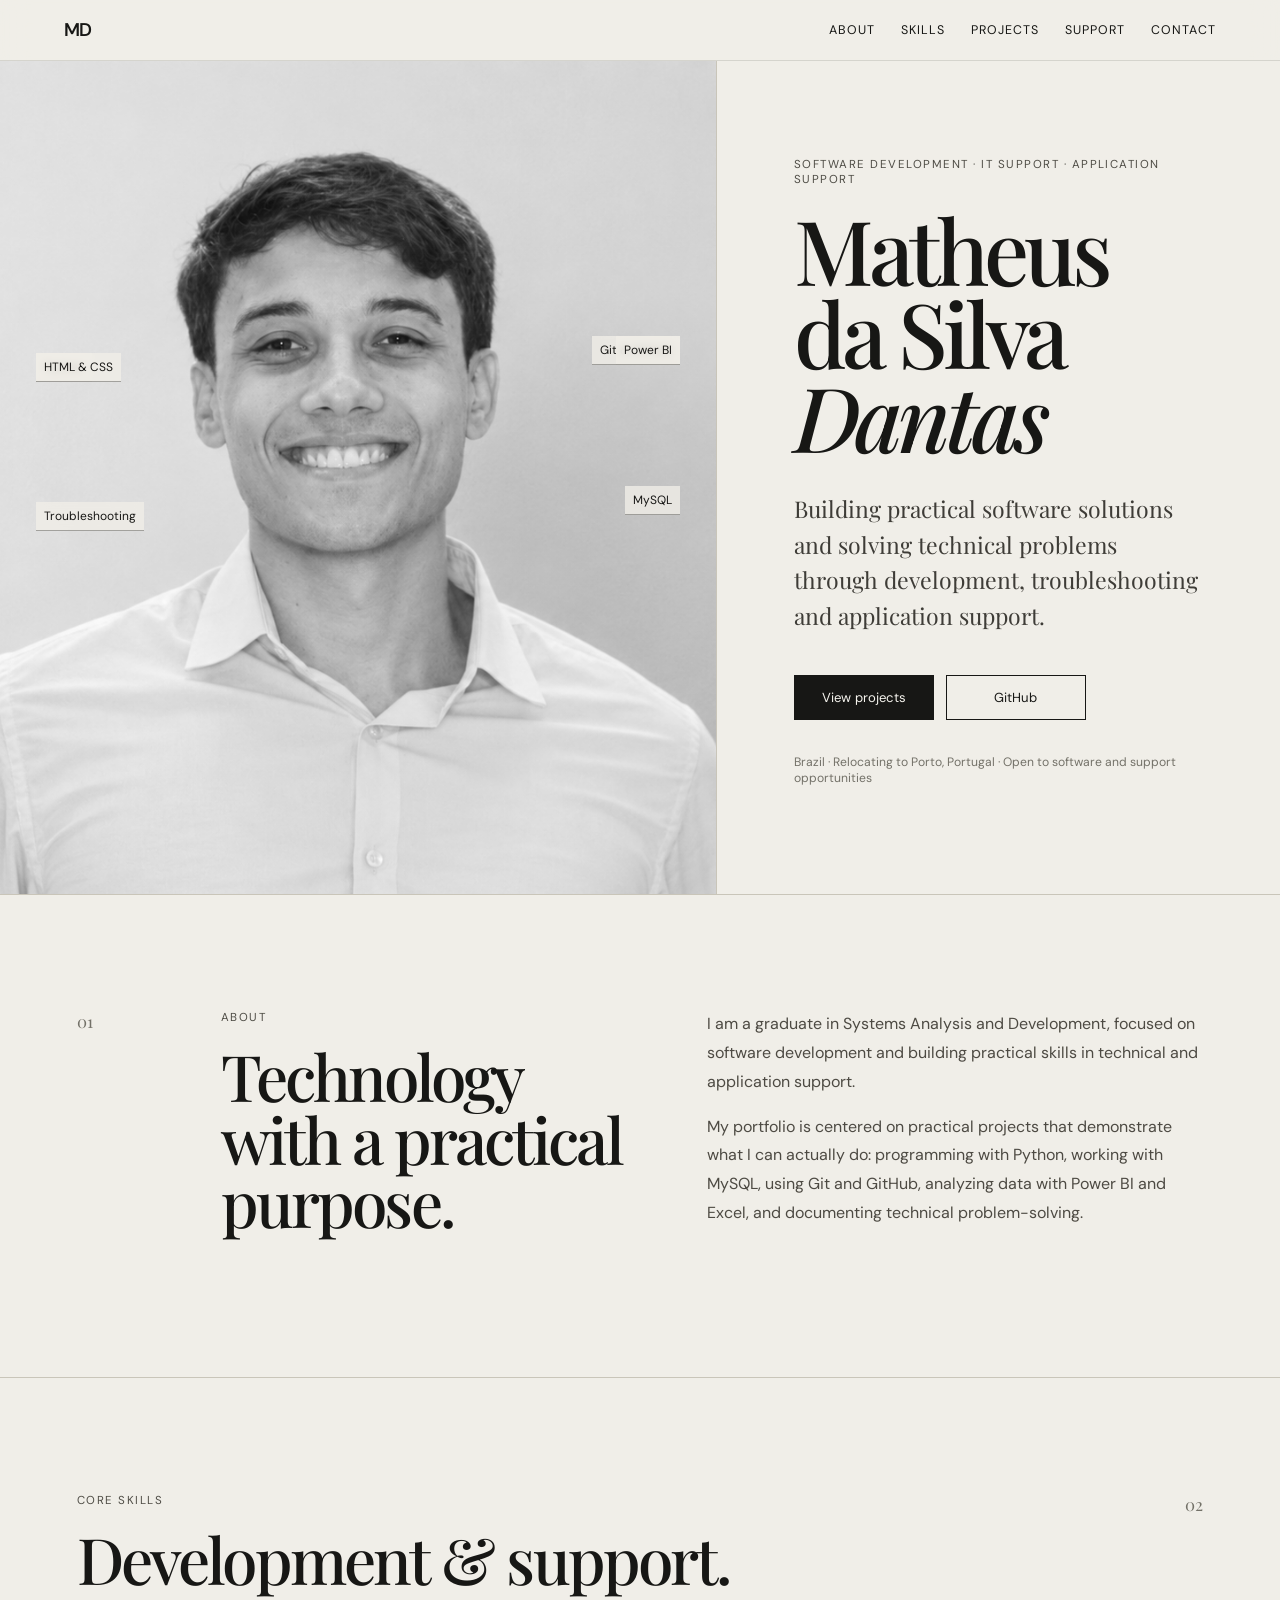
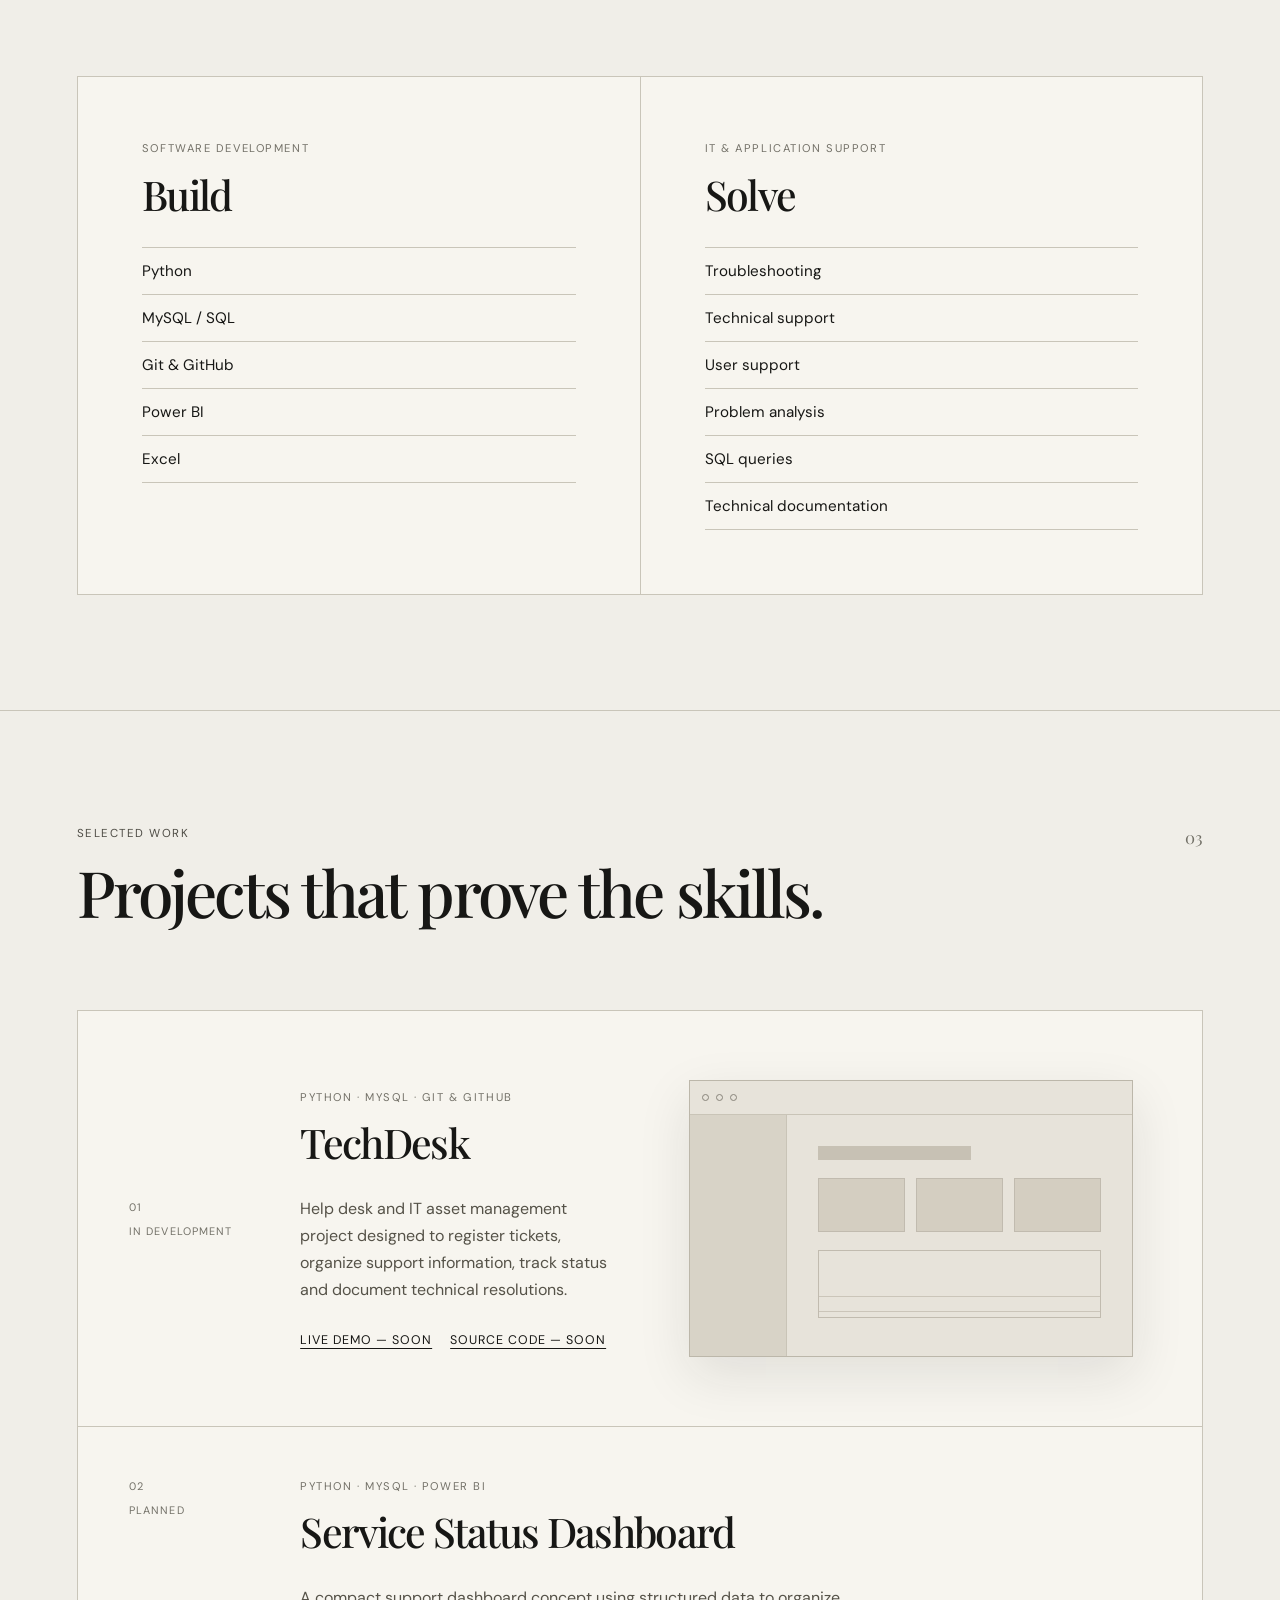
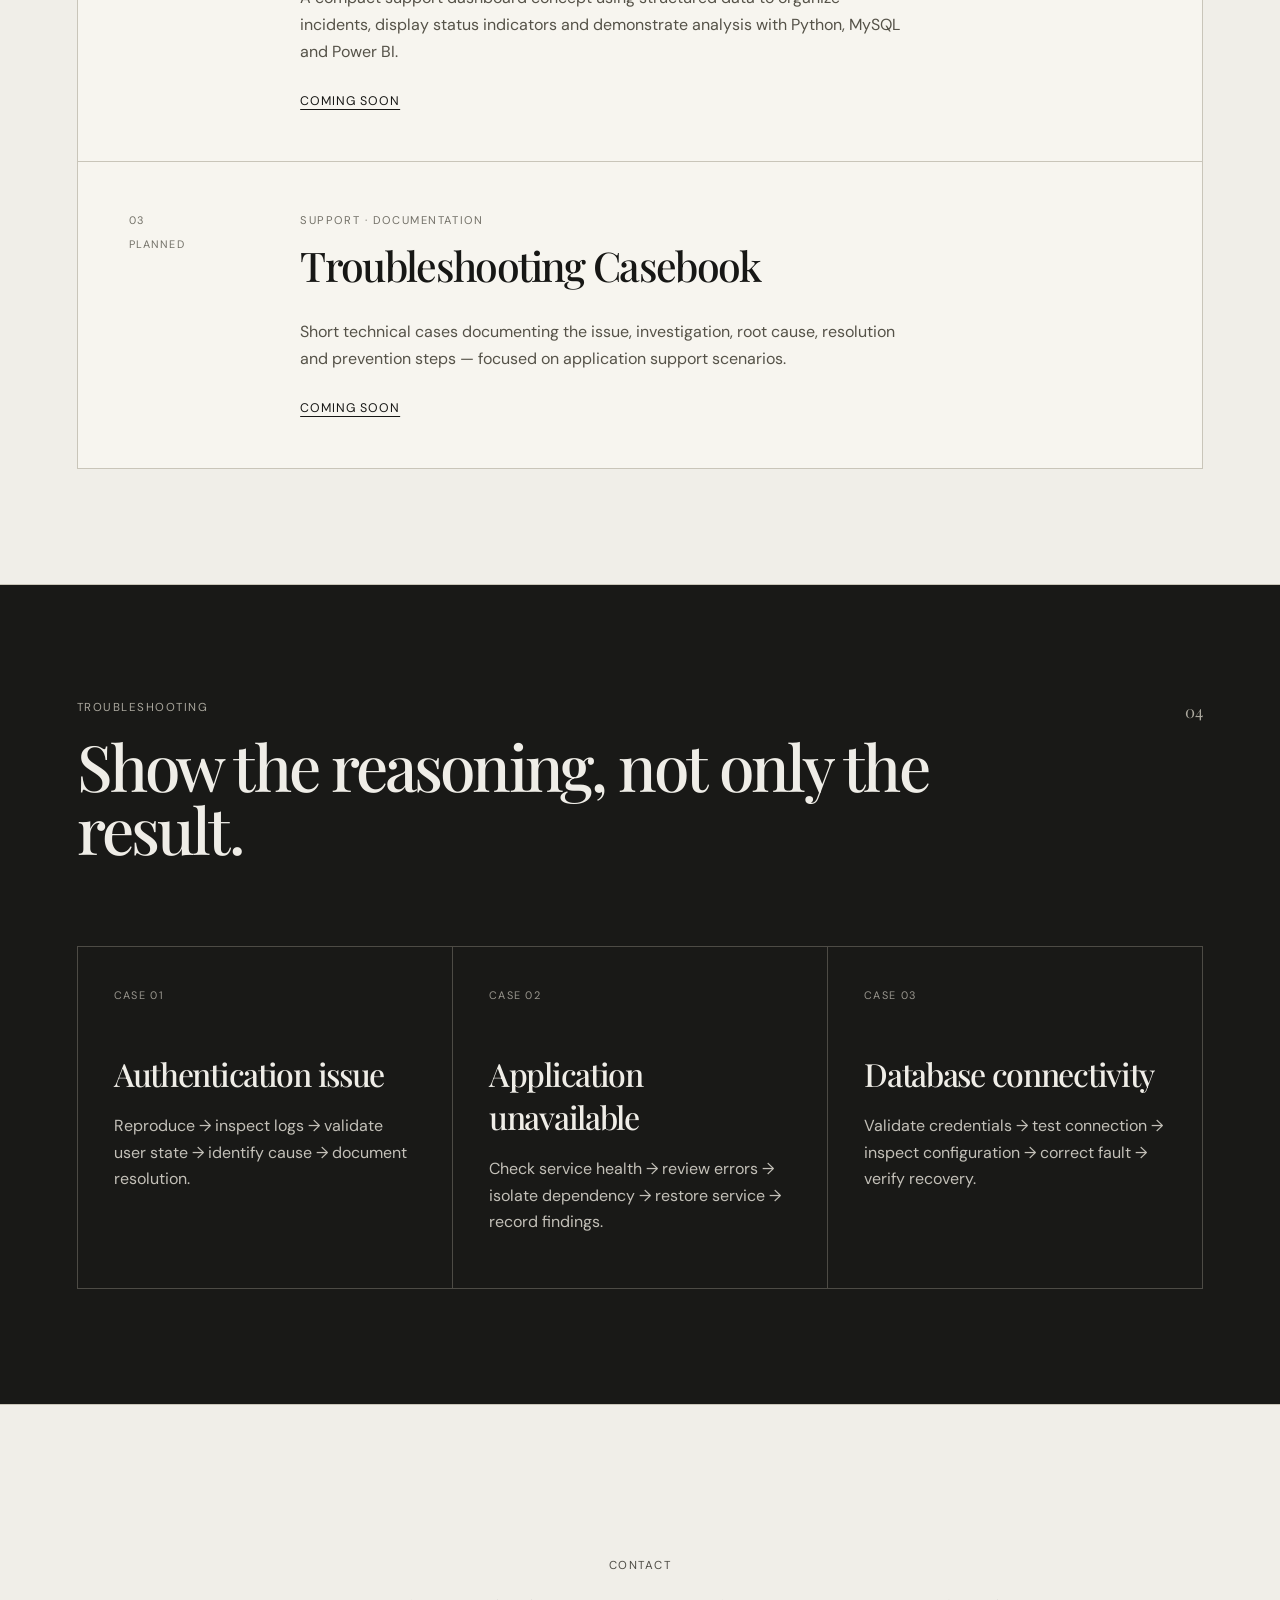
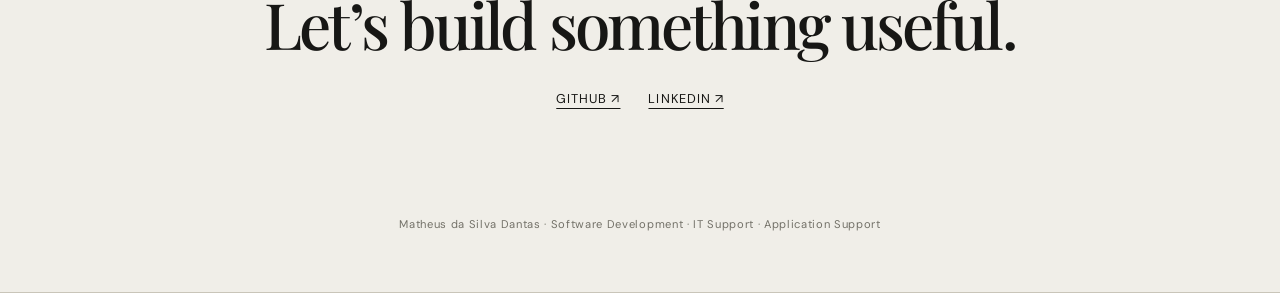
==== index.html @ ec2889f5 "Revise hero section photo tags Updated photo tags in the hero section to include HTML, CSS, and Powe" ====
<!doctype html>
<html lang="en">
<head>
  <meta charset="utf-8" />
  <meta name="viewport" content="width=device-width, initial-scale=1" />
  <meta name="description" content="Matheus da Silva Dantas — Software Development, IT Support and Application Support portfolio." />
  <title>Matheus Dantas — Portfolio</title>
  <link rel="preconnect" href="https://fonts.googleapis.com">
  <link rel="preconnect" href="https://fonts.gstatic.com" crossorigin>
  <link href="https://fonts.googleapis.com/css2?family=DM+Sans:wght@400;500;600&family=Playfair+Display:ital,wght@0,500;1,500&display=swap" rel="stylesheet">
  <link rel="stylesheet" href="styles.css" />
</head>
<body>
  <header class="site-header">
    <a class="brand" href="#top">MD</a>
    <nav aria-label="Main navigation">
      <a href="#about">About</a>
      <a href="#skills">Skills</a>
      <a href="#projects">Projects</a>
      <a href="#support">Support</a>
      <a href="#contact">Contact</a>
    </nav>
  </header>

  <main id="top">
    <section class="hero">
      <div class="hero-photo">
        <img src="assets/matheus-cover.png" alt="Matheus Dantas" />
       <div class="photo-tag tag-left">Python</div>
<div class="photo-tag tag-right">Git & GitHub</div>

<div class="photo-tag tag-left middle">HTML & CSS</div>
<div class="photo-tag tag-right middle">Power BI</div>

<div class="photo-tag tag-left lower">Troubleshooting</div>
<div class="photo-tag tag-right lower">MySQL</div>
      </div>

      <div class="hero-copy">
        <p class="eyebrow">SOFTWARE DEVELOPMENT · IT SUPPORT · APPLICATION SUPPORT</p>
        <h1>Matheus da Silva <em>Dantas</em></h1>
        <p class="intro">
          Building practical software solutions and solving technical problems through
development, troubleshooting and application support.
        </p>
        <div class="hero-actions">
          <a class="button primary" href="#projects">View projects</a>
          <a class="button" href="https://github.com/matheusdsdantas" target="_blank" rel="noreferrer">GitHub</a>
        </div>
        <p class="availability">Brazil · Relocating to Porto, Portugal · Open to software and support opportunities</p>
      </div>
    </section>

    <section class="section editorial-grid" id="about">
      <div class="section-number">01</div>
      <div>
        <p class="eyebrow">ABOUT</p>
        <h2>Technology with a practical purpose.</h2>
      </div>
      <div class="body-copy">
        <p>
          I am a graduate in Systems Analysis and Development, focused on software development
          and building practical skills in technical and application support.
        </p>
        <p>
          My portfolio is centered on practical projects that demonstrate what I can actually do:
          programming with Python, working with MySQL, using Git and GitHub, analyzing data
          with Power BI and Excel, and documenting technical problem-solving.
        </p>
      </div>
    </section>

    <section class="section" id="skills">
      <div class="section-heading">
        <div>
          <p class="eyebrow">CORE SKILLS</p>
          <h2>Development & support.</h2>
        </div>
        <span class="section-number">02</span>
      </div>

      <div class="skill-columns">
        <article class="skill-card">
          <p class="card-kicker">SOFTWARE DEVELOPMENT</p>
          <h3>Build</h3>
          <ul>
            <li>Python</li>
            <li>MySQL / SQL</li>
            <li>Git & GitHub</li>
            <li>Power BI</li>
            <li>Excel</li>
          </ul>
        </article>

        <article class="skill-card">
          <p class="card-kicker">IT & APPLICATION SUPPORT</p>
          <h3>Solve</h3>
          <ul>
            <li>Troubleshooting</li>
            <li>Technical support</li>
            <li>User support</li>
            <li>Problem analysis</li>
            <li>SQL queries</li>
            <li>Technical documentation</li>
          </ul>
        </article>
      </div>
    </section>

    <section class="section" id="projects">
      <div class="section-heading">
        <div>
          <p class="eyebrow">SELECTED WORK</p>
          <h2>Projects that prove the skills.</h2>
        </div>
        <span class="section-number">03</span>
      </div>

      <div class="projects">
        <article class="project project-featured">
          <div class="project-meta">
            <span>01</span>
            <span>IN DEVELOPMENT</span>
          </div>
          <div class="project-copy">
            <p class="card-kicker">PYTHON · MYSQL · GIT & GITHUB</p>
            <h3>TechDesk</h3>
            <p>
              Help desk and IT asset management project designed to register tickets,
              organize support information, track status and document technical resolutions.
            </p>
            <div class="project-links">
              <a href="#" aria-disabled="true">Live demo — soon</a>
              <a href="#" aria-disabled="true">Source code — soon</a>
            </div>
          </div>
          <div class="project-visual mock-ui">
            <div class="mock-window">
              <div class="mock-top"><i></i><i></i><i></i></div>
              <div class="mock-body">
                <div class="mock-sidebar"></div>
                <div class="mock-content">
                  <div class="mock-line wide"></div>
                  <div class="mock-cards">
                    <span></span><span></span><span></span>
                  </div>
                  <div class="mock-table"></div>
                </div>
              </div>
            </div>
          </div>
        </article>

        <article class="project">
          <div class="project-meta">
            <span>02</span>
            <span>PLANNED</span>
          </div>
          <div class="project-copy">
            <p class="card-kicker">PYTHON · MYSQL · POWER BI</p>
            <h3>Service Status Dashboard</h3>
            <p>
              A compact support dashboard concept using structured data to organize incidents,
              display status indicators and demonstrate analysis with Python, MySQL and Power BI.
            </p>
            <div class="project-links">
              <a href="#" aria-disabled="true">Coming soon</a>
            </div>
          </div>
        </article>

        <article class="project">
          <div class="project-meta">
            <span>03</span>
            <span>PLANNED</span>
          </div>
          <div class="project-copy">
            <p class="card-kicker">SUPPORT · DOCUMENTATION</p>
            <h3>Troubleshooting Casebook</h3>
            <p>
              Short technical cases documenting the issue, investigation, root cause,
              resolution and prevention steps — focused on application support scenarios.
            </p>
            <div class="project-links">
              <a href="#" aria-disabled="true">Coming soon</a>
            </div>
          </div>
        </article>
      </div>
    </section>

    <section class="section support-section" id="support">
      <div class="section-heading">
        <div>
          <p class="eyebrow">TROUBLESHOOTING</p>
          <h2>Show the reasoning, not only the result.</h2>
        </div>
        <span class="section-number">04</span>
      </div>

      <div class="case-grid">
        <article>
          <span>CASE 01</span>
          <h3>Authentication issue</h3>
          <p>Reproduce → inspect logs → validate user state → identify cause → document resolution.</p>
        </article>
        <article>
          <span>CASE 02</span>
          <h3>Application unavailable</h3>
          <p>Check service health → review errors → isolate dependency → restore service → record findings.</p>
        </article>
        <article>
          <span>CASE 03</span>
          <h3>Database connectivity</h3>
          <p>Validate credentials → test connection → inspect configuration → correct fault → verify recovery.</p>
        </article>
      </div>
    </section>

    <section class="section contact" id="contact">
      <p class="eyebrow">CONTACT</p>
      <h2>Let’s build something useful.</h2>
      <div class="contact-links">
        <a href="https://github.com/matheusdsdantas" target="_blank" rel="noreferrer">GitHub ↗</a>
        <a href="https://www.linkedin.com/in/matheus-ds-dantas/" target="_blank" rel="noreferrer">LinkedIn ↗</a>
      </div>
      <p class="footer-note">Matheus da Silva Dantas · Software Development · IT Support · Application Support</p>
    </section>
  </main>

  <script src="script.js"></script>
</body>
</html>
---- styles.css ----
:root{
  --bg:#f0eee8;
  --paper:#f7f5ef;
  --ink:#171715;
  --muted:#737168;
  --line:#c9c5b9;
  --accent:#d9d4c7;
  --serif:"Playfair Display", Georgia, serif;
  --sans:"DM Sans", Arial, sans-serif;
}
*{box-sizing:border-box}
html{scroll-behavior:smooth}
body{
  margin:0;
  background:var(--bg);
  color:var(--ink);
  font-family:var(--sans);
  -webkit-font-smoothing:antialiased;
}
a{color:inherit}
.site-header{
  position:sticky; top:0; z-index:50;
  display:flex; align-items:center; justify-content:space-between;
  padding:18px clamp(24px,5vw,80px);
  border-bottom:1px solid rgba(23,23,21,.12);
  background:rgba(240,238,232,.88);
  backdrop-filter:blur(14px);
}
.brand{
  text-decoration:none; font-weight:600; letter-spacing:-.04em; font-size:1.15rem;
}
nav{display:flex; gap:26px}
nav a{
  text-decoration:none; font-size:.78rem; text-transform:uppercase; letter-spacing:.08em;
}
.hero{
  min-height:calc(100vh - 66px);
  display:grid;
  grid-template-columns:minmax(0,1.12fr) minmax(360px,.88fr);
  border-bottom:1px solid var(--line);
}
.hero-photo{
  position:relative; min-height:680px; overflow:hidden; border-right:1px solid var(--line);
  background:#e9e7e2;
}
.hero-photo img{
  width:100%; height:100%; object-fit:cover; object-position:center center;
  filter:grayscale(1) contrast(.96) brightness(1.04);
  display:block;
}
.photo-tag{
  position:absolute; z-index:2; font-size:.75rem; background:rgba(240,238,232,.8);
  padding:6px 8px; border-bottom:1px solid rgba(23,23,21,.35); backdrop-filter:blur(4px);
}
.tag-left{left:5%; top:35%}
.tag-right{right:5%; top:33%}
.tag-left.lower{top:53%}
.tag-right.lower{top:51%}
.hero-copy{
  display:flex; flex-direction:column; justify-content:center;
  padding:clamp(44px,6vw,96px);
}
.eyebrow{
  font-size:.72rem; letter-spacing:.13em; text-transform:uppercase; margin:0 0 20px; color:#4e4c45;
}
h1,h2,h3,p{margin-top:0}
h1{
  font-family:var(--serif); font-weight:500; line-height:.93;
  font-size:clamp(3.8rem,7vw,7.8rem); letter-spacing:-.055em; margin-bottom:34px;
}
h1 em{font-weight:500}
.intro{
  max-width:620px; font-family:var(--serif); font-size:clamp(1.15rem,1.8vw,1.65rem);
  line-height:1.55; color:#3e3c37;
}
.hero-actions{display:flex; gap:12px; margin-top:18px; flex-wrap:wrap}
.button{
  display:inline-flex; align-items:center; justify-content:center;
  min-width:140px; padding:13px 18px; text-decoration:none;
  border:1px solid var(--ink); font-size:.82rem;
}
.button.primary{background:var(--ink); color:var(--paper)}
.availability{font-size:.76rem; color:var(--muted); margin-top:34px}
.section{
  padding:clamp(72px,9vw,150px) clamp(24px,6vw,96px);
  border-bottom:1px solid var(--line);
}
.editorial-grid{
  display:grid; grid-template-columns:80px minmax(260px,.85fr) minmax(280px,1fr);
  gap:clamp(24px,5vw,80px); align-items:start;
}
.section-number{
  font-family:var(--serif); font-size:1.05rem; color:var(--muted);
}
h2{
  font-family:var(--serif); font-weight:500; letter-spacing:-.045em;
  font-size:clamp(2.8rem,5vw,5.7rem); line-height:.98; max-width:900px; margin-bottom:28px;
}
.body-copy{
  max-width:700px; font-size:1rem; line-height:1.8; color:#4d4a43;
}
.section-heading{
  display:flex; justify-content:space-between; gap:30px; align-items:flex-start; margin-bottom:58px;
}
.skill-columns{
  display:grid; grid-template-columns:1fr 1fr; gap:1px; background:var(--line); border:1px solid var(--line);
}
.skill-card{background:var(--paper); padding:clamp(32px,5vw,70px)}
.card-kicker{
  font-size:.7rem; letter-spacing:.14em; text-transform:uppercase; color:var(--muted);
}
.skill-card h3,.project h3,.case-grid h3{
  font-family:var(--serif); font-weight:500; font-size:clamp(2.1rem,3.2vw,4rem);
  letter-spacing:-.04em; margin-bottom:26px;
}
.skill-card ul{list-style:none; padding:0; margin:0; border-top:1px solid var(--line)}
.skill-card li{padding:13px 0; border-bottom:1px solid var(--line); font-size:.95rem}
.projects{display:grid; gap:1px; background:var(--line); border:1px solid var(--line)}
.project{
  background:var(--paper); padding:clamp(28px,4vw,58px);
  display:grid; grid-template-columns:120px 1fr; gap:clamp(24px,4vw,60px);
}
.project-featured{grid-template-columns:120px .8fr 1.2fr; align-items:center}
.project-meta{
  display:flex; flex-direction:column; gap:10px; font-size:.68rem; letter-spacing:.1em; color:var(--muted);
}
.project-copy p:not(.card-kicker){max-width:600px; color:#555248; line-height:1.7}
.project-links{display:flex; gap:18px; flex-wrap:wrap; margin-top:28px}
.project-links a{font-size:.78rem; text-transform:uppercase; letter-spacing:.08em; text-underline-offset:4px}
.mock-ui{padding:18px}
.mock-window{
  width:100%; aspect-ratio:16/10; border:1px solid #bcb7aa; background:#e7e3da;
  box-shadow:0 18px 50px rgba(30,29,26,.10);
}
.mock-top{height:34px; display:flex; gap:7px; align-items:center; padding:0 12px; border-bottom:1px solid #c9c4b7}
.mock-top i{width:7px;height:7px;border:1px solid #88847a;border-radius:50%}
.mock-body{height:calc(100% - 34px); display:grid; grid-template-columns:22% 1fr}
.mock-sidebar{border-right:1px solid #c9c4b7;background:#d8d3c7}
.mock-content{padding:9%; display:flex; flex-direction:column; gap:10%}
.mock-line{height:8%;background:#c7c1b4;width:54%}
.mock-cards{display:grid;grid-template-columns:repeat(3,1fr);gap:4%}
.mock-cards span{aspect-ratio:1.6;background:#d4cec1;border:1px solid #c1bbaf}
.mock-table{height:38%;border:1px solid #c1bbaf;background:repeating-linear-gradient(to bottom,#e7e3da 0,#e7e3da 22%,#cbc5b9 22.5%,#cbc5b9 23%)}
.support-section{background:#191917;color:#efede7}
.support-section .eyebrow,.support-section .section-number{color:#aaa79d}
.case-grid{
  display:grid; grid-template-columns:repeat(3,1fr); gap:1px; background:#4d4b45; border:1px solid #4d4b45;
}
.case-grid article{background:#191917;padding:36px}
.case-grid span{font-size:.68rem;letter-spacing:.12em;color:#99968e}
.case-grid h3{font-size:2rem;margin:48px 0 18px}
.case-grid p{color:#c3c0b8;line-height:1.65}
.contact{text-align:center;padding-top:clamp(90px,12vw,190px);padding-bottom:50px}
.contact h2{margin-left:auto;margin-right:auto}
.contact-links{display:flex;justify-content:center;gap:28px;flex-wrap:wrap;margin:34px 0 110px}
.contact-links a{text-transform:uppercase;font-size:.8rem;letter-spacing:.08em;text-underline-offset:5px}
.footer-note{font-size:.7rem;letter-spacing:.06em;color:var(--muted)}
.reveal{opacity:0; transform:translateY(18px); transition:opacity .65s ease, transform .65s ease}
.reveal.visible{opacity:1; transform:none}

@media (max-width: 950px){
  nav{display:none}
  .hero{grid-template-columns:1fr}
  .hero-photo{min-height:58vh;border-right:0;border-bottom:1px solid var(--line)}
  .hero-copy{padding:55px 24px 70px}
  .editorial-grid{grid-template-columns:1fr}
  .skill-columns{grid-template-columns:1fr}
  .project,.project-featured{grid-template-columns:1fr}
  .case-grid{grid-template-columns:1fr}
  .mock-ui{padding:0}
}
@media (max-width: 560px){
  h1{font-size:3.7rem}
  .hero-photo{min-height:470px}
  .photo-tag{font-size:.65rem}
  .section{padding-left:20px;padding-right:20px}
}
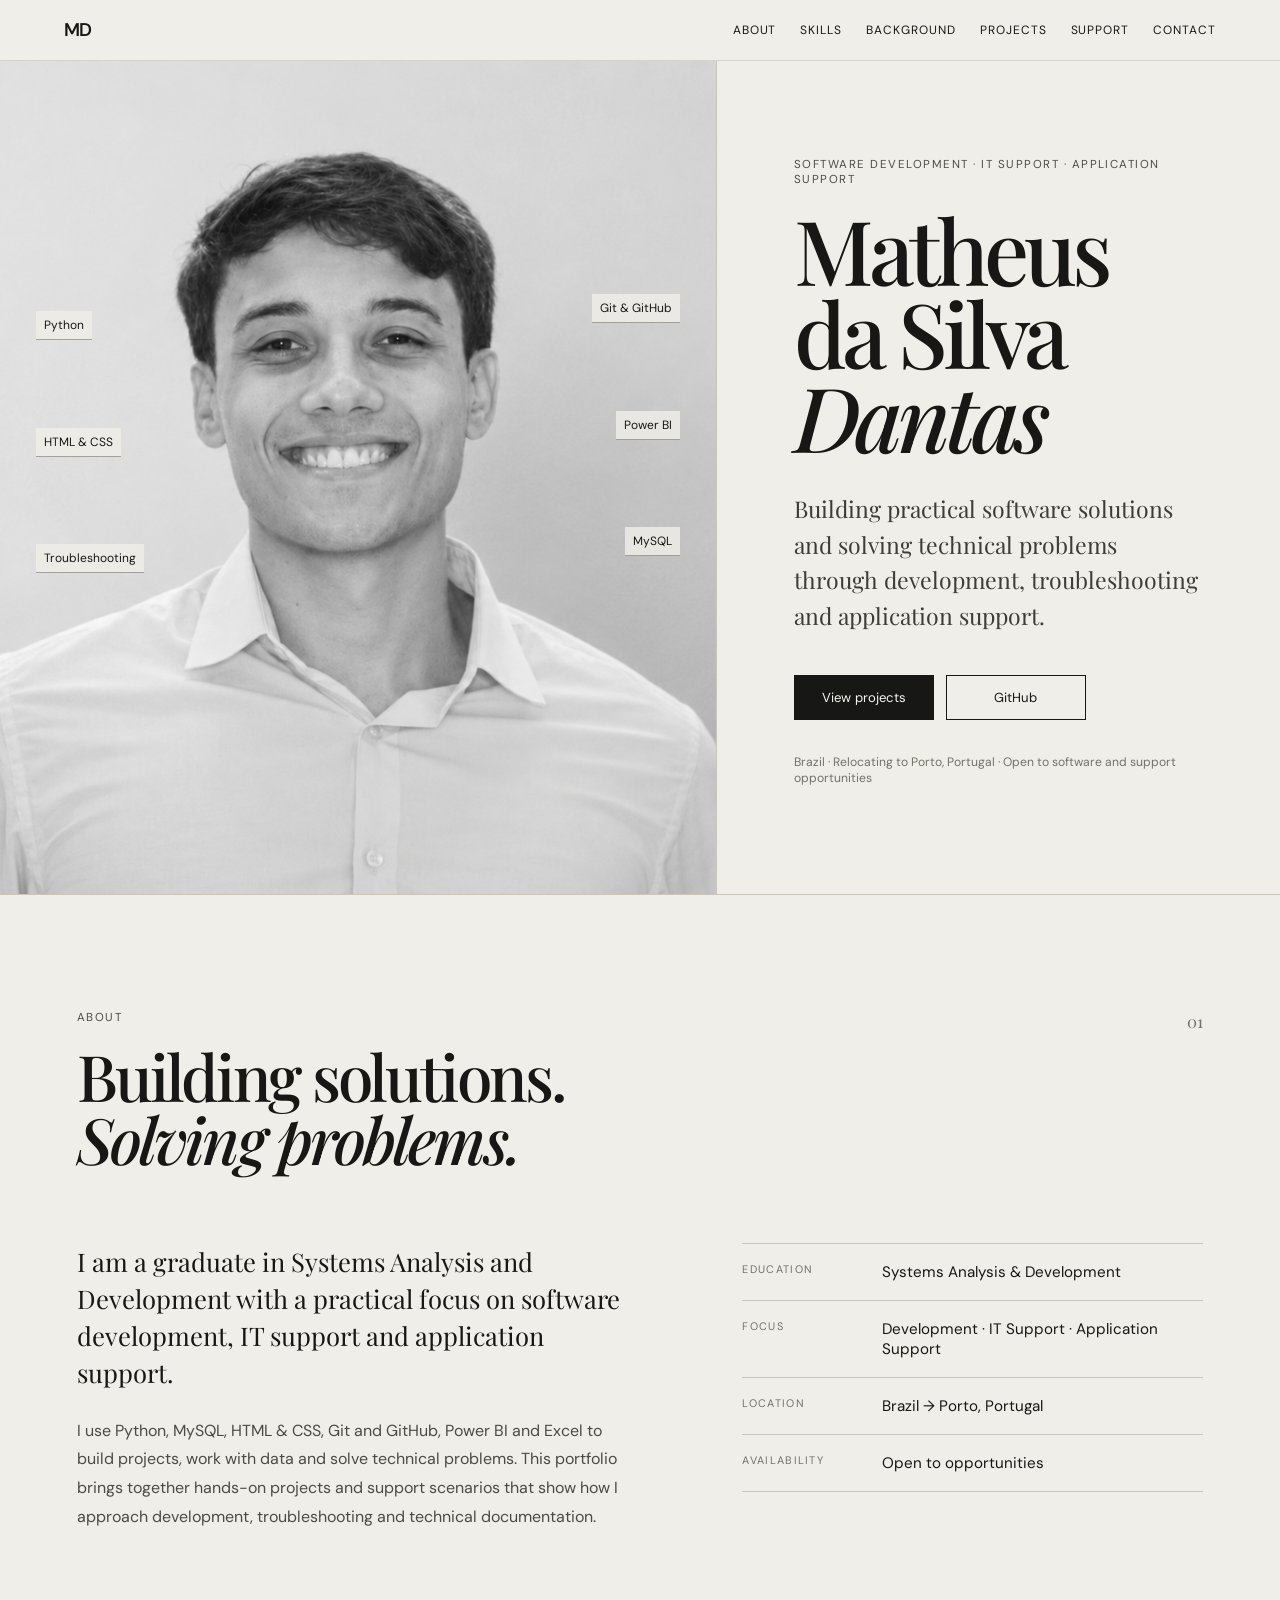
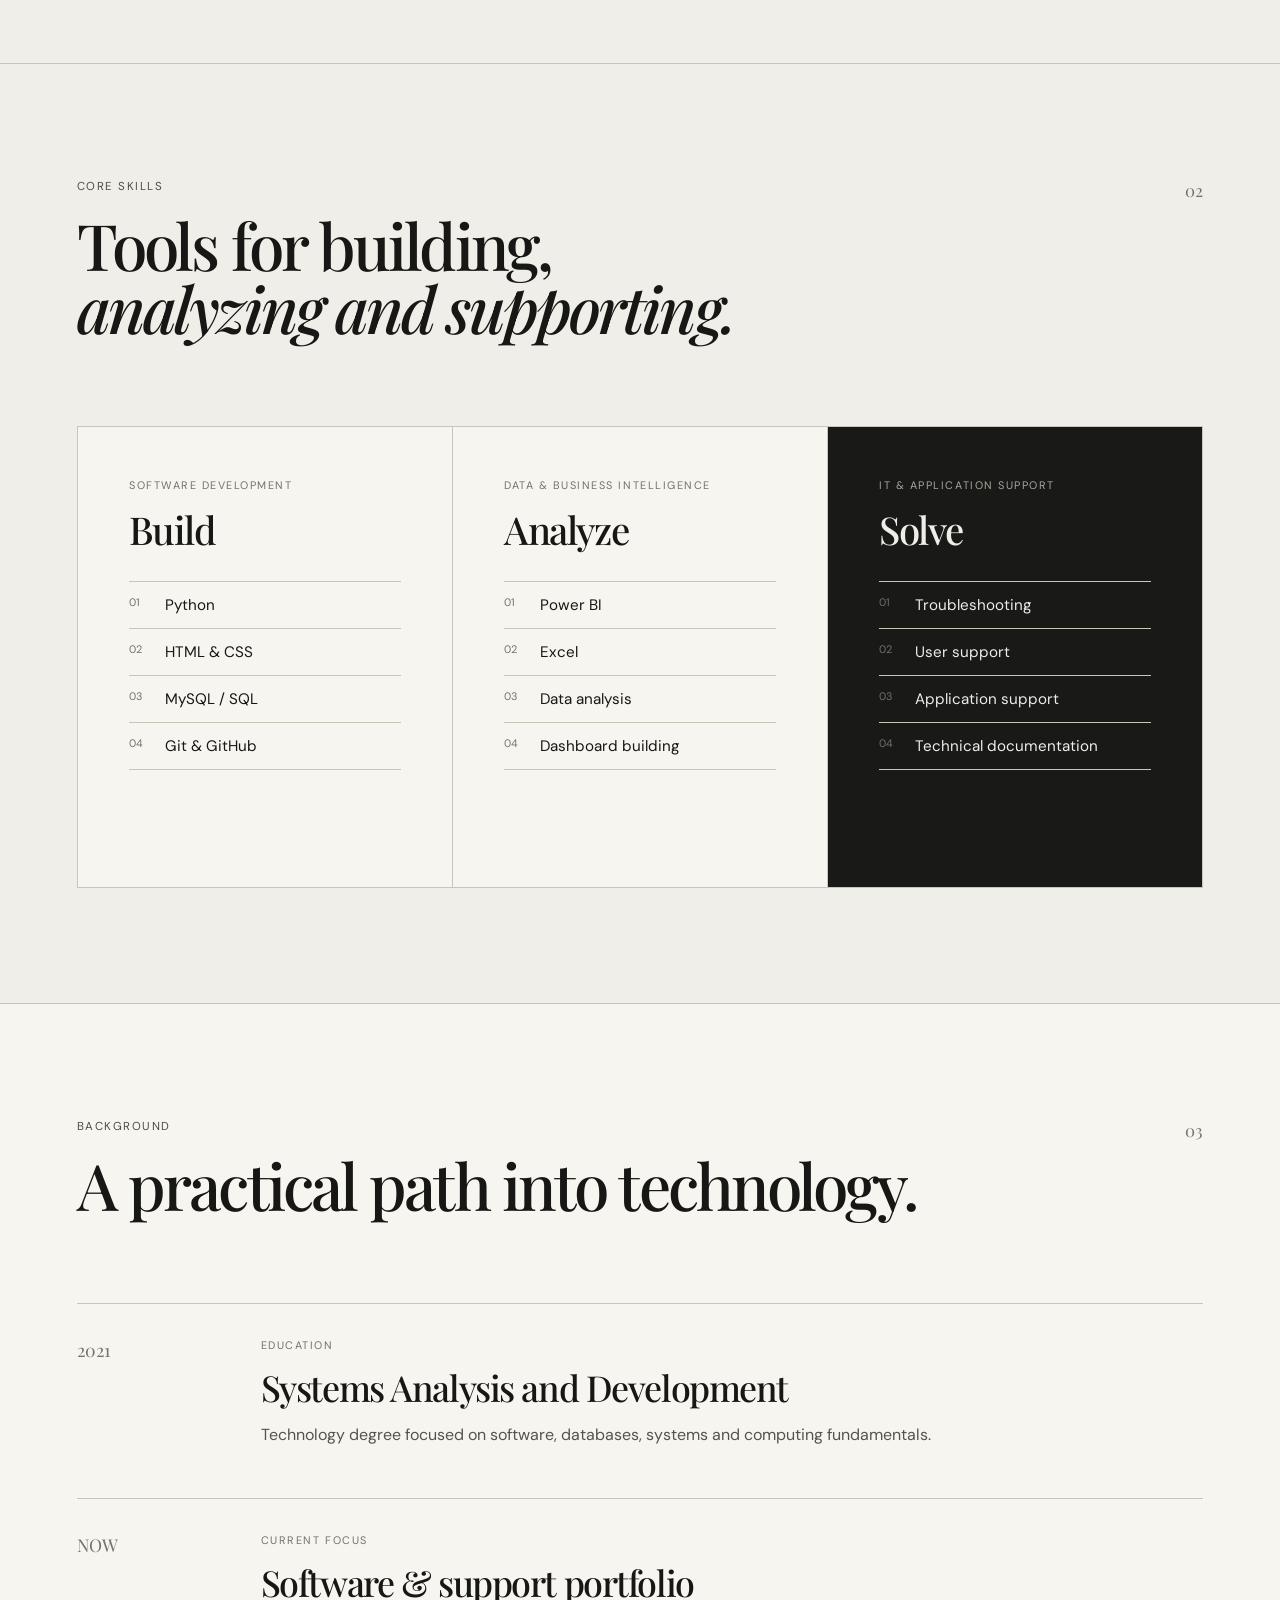
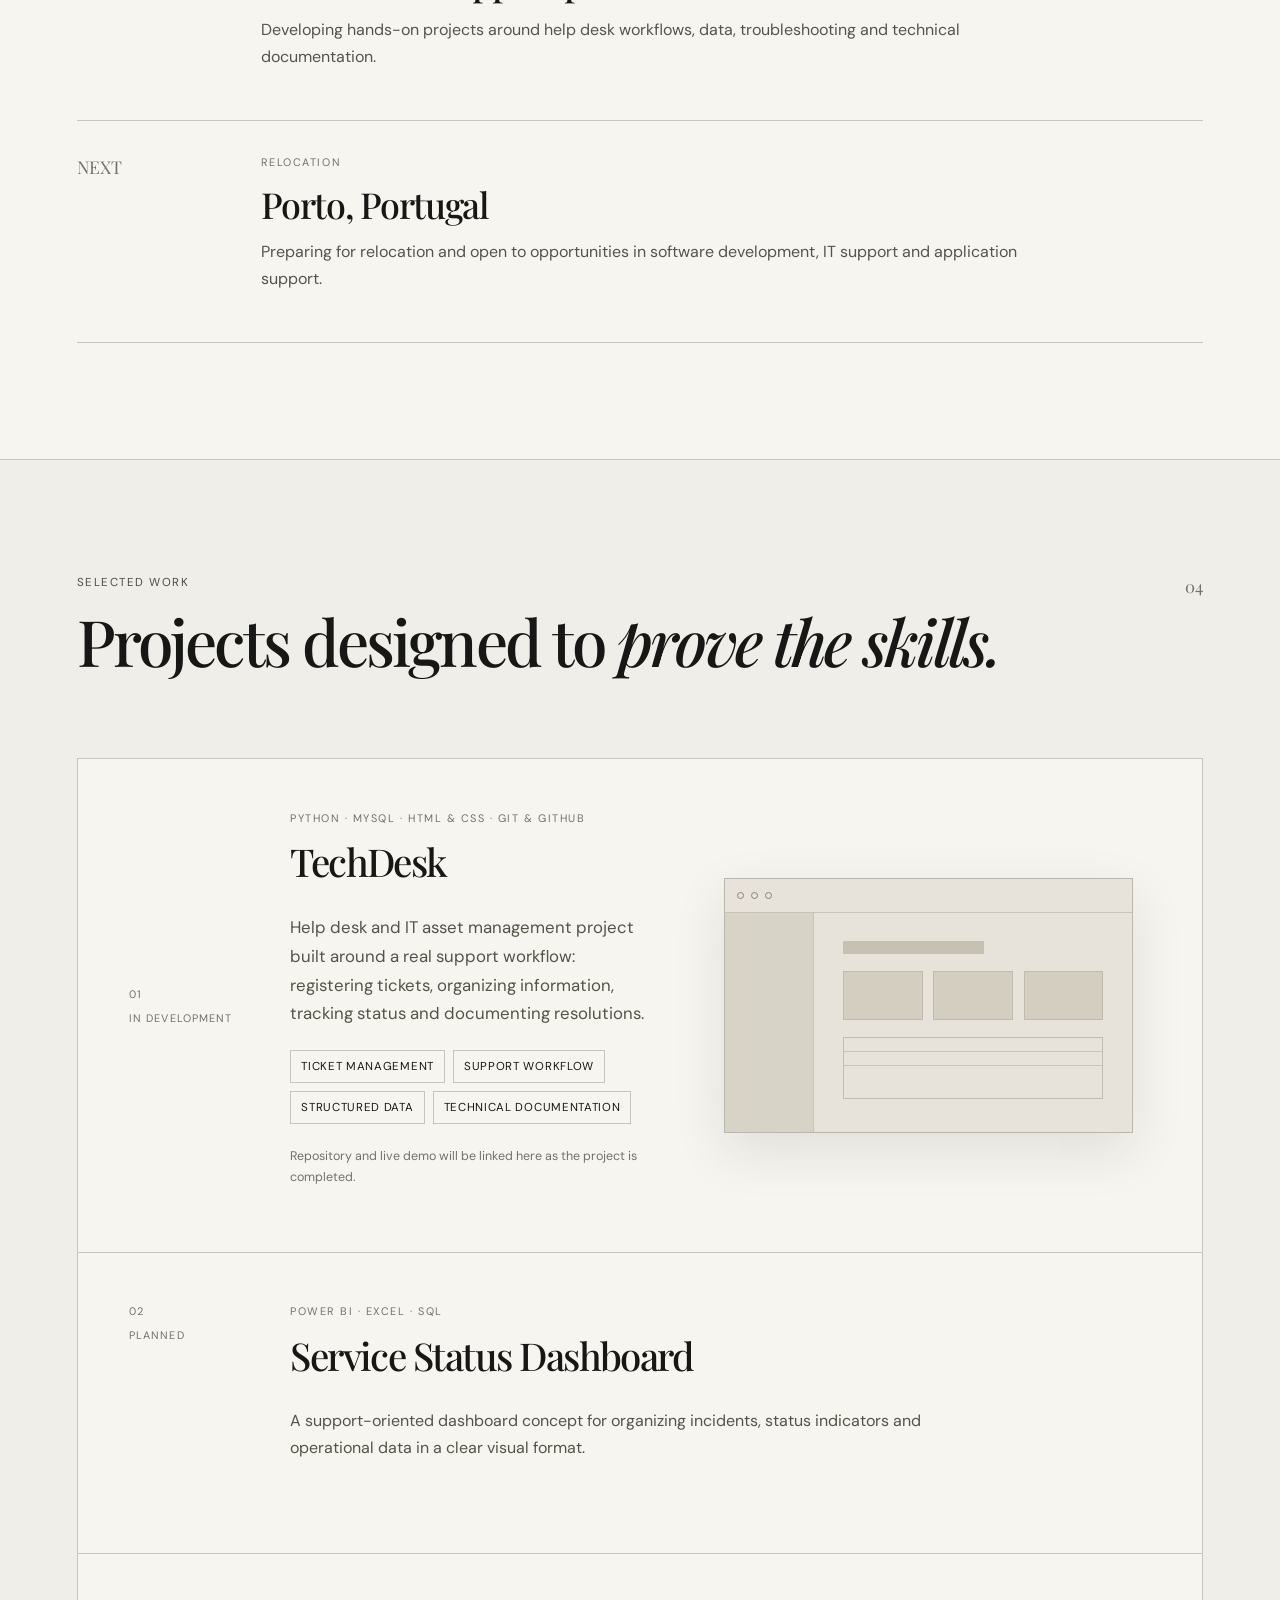
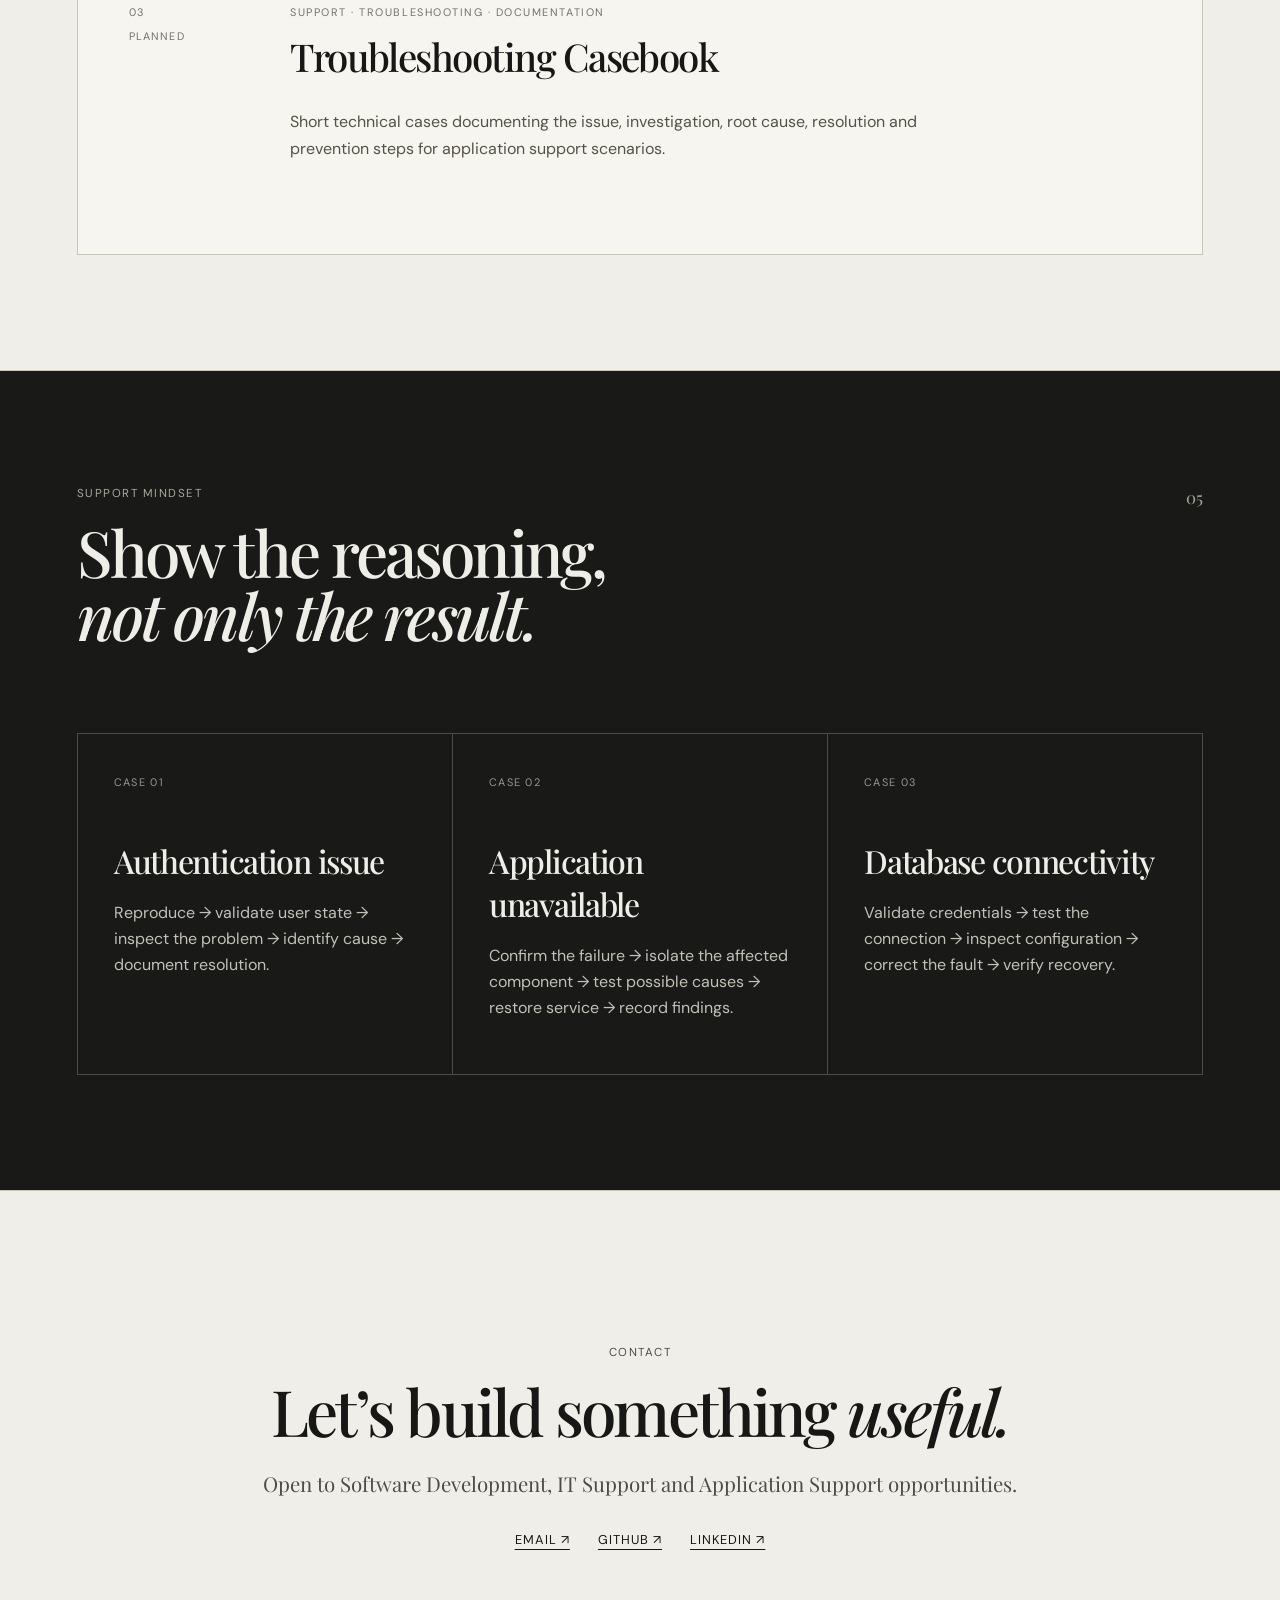
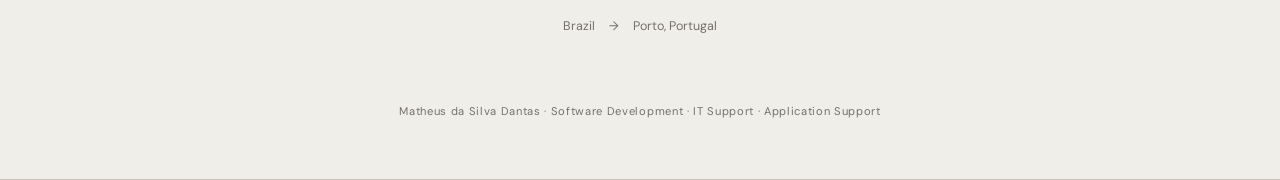
==== commit bc2eded7: "Redesign portfolio structure and content" ====
--- a/index.html
+++ b/index.html
@@ -4,6 +4,7 @@
   <meta charset="utf-8" />
   <meta name="viewport" content="width=device-width, initial-scale=1" />
   <meta name="description" content="Matheus da Silva Dantas — Software Development, IT Support and Application Support portfolio." />
+  <meta name="theme-color" content="#f0eee8" />
   <title>Matheus Dantas — Portfolio</title>
   <link rel="preconnect" href="https://fonts.googleapis.com">
   <link rel="preconnect" href="https://fonts.gstatic.com" crossorigin>
@@ -12,10 +13,12 @@
 </head>
 <body>
   <header class="site-header">
-    <a class="brand" href="#top">MD</a>
-    <nav aria-label="Main navigation">
+    <a class="brand" href="#top" aria-label="Matheus Dantas — Home">MD</a>
+    <button class="menu-toggle" type="button" aria-expanded="false" aria-controls="main-nav">Menu</button>
+    <nav id="main-nav" aria-label="Main navigation">
       <a href="#about">About</a>
       <a href="#skills">Skills</a>
+      <a href="#background">Background</a>
       <a href="#projects">Projects</a>
       <a href="#support">Support</a>
       <a href="#contact">Contact</a>
@@ -23,25 +26,23 @@
   </header>
 
   <main id="top">
-    <section class="hero">
+    <section class="hero" aria-labelledby="hero-title">
       <div class="hero-photo">
         <img src="assets/matheus-cover.png" alt="Matheus Dantas" />
-       <div class="photo-tag tag-left">Python</div>
-<div class="photo-tag tag-right">Git & GitHub</div>
-
-<div class="photo-tag tag-left middle">HTML & CSS</div>
-<div class="photo-tag tag-right middle">Power BI</div>
-
-<div class="photo-tag tag-left lower">Troubleshooting</div>
-<div class="photo-tag tag-right lower">MySQL</div>
+        <div class="photo-tag tag-left">Python</div>
+        <div class="photo-tag tag-right">Git & GitHub</div>
+        <div class="photo-tag tag-left middle">HTML & CSS</div>
+        <div class="photo-tag tag-right middle">Power BI</div>
+        <div class="photo-tag tag-left lower">Troubleshooting</div>
+        <div class="photo-tag tag-right lower">MySQL</div>
       </div>
 
       <div class="hero-copy">
         <p class="eyebrow">SOFTWARE DEVELOPMENT · IT SUPPORT · APPLICATION SUPPORT</p>
-        <h1>Matheus da Silva <em>Dantas</em></h1>
+        <h1 id="hero-title">Matheus da Silva <em>Dantas</em></h1>
         <p class="intro">
           Building practical software solutions and solving technical problems through
-development, troubleshooting and application support.
+          development, troubleshooting and application support.
         </p>
         <div class="hero-actions">
           <a class="button primary" href="#projects">View projects</a>
@@ -51,99 +52,158 @@
       </div>
     </section>
 
-    <section class="section editorial-grid" id="about">
-      <div class="section-number">01</div>
-      <div>
-        <p class="eyebrow">ABOUT</p>
-        <h2>Technology with a practical purpose.</h2>
-      </div>
-      <div class="body-copy">
-        <p>
-          I am a graduate in Systems Analysis and Development, focused on software development
-          and building practical skills in technical and application support.
-        </p>
-        <p>
-          My portfolio is centered on practical projects that demonstrate what I can actually do:
-          programming with Python, working with MySQL, using Git and GitHub, analyzing data
-          with Power BI and Excel, and documenting technical problem-solving.
-        </p>
-      </div>
-    </section>
-
-    <section class="section" id="skills">
+    <section class="section about-section" id="about">
+      <div class="section-heading compact">
+        <div>
+          <p class="eyebrow">ABOUT</p>
+          <h2>Building solutions.<br><em>Solving problems.</em></h2>
+        </div>
+        <span class="section-number">01</span>
+      </div>
+
+      <div class="about-layout">
+        <div class="about-copy body-copy">
+          <p class="lead">
+            I am a graduate in Systems Analysis and Development with a practical focus on
+            software development, IT support and application support.
+          </p>
+          <p>
+            I use Python, MySQL, HTML & CSS, Git and GitHub, Power BI and Excel to build projects,
+            work with data and solve technical problems. This portfolio brings together hands-on
+            projects and support scenarios that show how I approach development, troubleshooting
+            and technical documentation.
+          </p>
+        </div>
+
+        <dl class="profile-card">
+          <div><dt>Education</dt><dd>Systems Analysis & Development</dd></div>
+          <div><dt>Focus</dt><dd>Development · IT Support · Application Support</dd></div>
+          <div><dt>Location</dt><dd>Brazil → Porto, Portugal</dd></div>
+          <div><dt>Availability</dt><dd>Open to opportunities</dd></div>
+        </dl>
+      </div>
+    </section>
+
+    <section class="section skills-section" id="skills">
       <div class="section-heading">
         <div>
           <p class="eyebrow">CORE SKILLS</p>
-          <h2>Development & support.</h2>
+          <h2>Tools for building,<br><em>analyzing and supporting.</em></h2>
         </div>
         <span class="section-number">02</span>
       </div>
 
-      <div class="skill-columns">
+      <div class="skill-grid">
         <article class="skill-card">
           <p class="card-kicker">SOFTWARE DEVELOPMENT</p>
           <h3>Build</h3>
           <ul>
-            <li>Python</li>
-            <li>MySQL / SQL</li>
-            <li>Git & GitHub</li>
-            <li>Power BI</li>
-            <li>Excel</li>
+            <li><span>01</span>Python</li>
+            <li><span>02</span>HTML & CSS</li>
+            <li><span>03</span>MySQL / SQL</li>
+            <li><span>04</span>Git & GitHub</li>
           </ul>
         </article>
 
         <article class="skill-card">
+          <p class="card-kicker">DATA & BUSINESS INTELLIGENCE</p>
+          <h3>Analyze</h3>
+          <ul>
+            <li><span>01</span>Power BI</li>
+            <li><span>02</span>Excel</li>
+            <li><span>03</span>Data analysis</li>
+            <li><span>04</span>Dashboard building</li>
+          </ul>
+        </article>
+
+        <article class="skill-card dark-card">
           <p class="card-kicker">IT & APPLICATION SUPPORT</p>
           <h3>Solve</h3>
           <ul>
-            <li>Troubleshooting</li>
-            <li>Technical support</li>
-            <li>User support</li>
-            <li>Problem analysis</li>
-            <li>SQL queries</li>
-            <li>Technical documentation</li>
+            <li><span>01</span>Troubleshooting</li>
+            <li><span>02</span>User support</li>
+            <li><span>03</span>Application support</li>
+            <li><span>04</span>Technical documentation</li>
           </ul>
         </article>
       </div>
     </section>
 
-    <section class="section" id="projects">
+    <section class="section background-section" id="background">
+      <div class="section-heading">
+        <div>
+          <p class="eyebrow">BACKGROUND</p>
+          <h2>A practical path into technology.</h2>
+        </div>
+        <span class="section-number">03</span>
+      </div>
+
+      <div class="timeline">
+        <article class="timeline-item">
+          <div class="timeline-year">2021</div>
+          <div>
+            <p class="card-kicker">EDUCATION</p>
+            <h3>Systems Analysis and Development</h3>
+            <p>Technology degree focused on software, databases, systems and computing fundamentals.</p>
+          </div>
+        </article>
+        <article class="timeline-item">
+          <div class="timeline-year">NOW</div>
+          <div>
+            <p class="card-kicker">CURRENT FOCUS</p>
+            <h3>Software & support portfolio</h3>
+            <p>Developing hands-on projects around help desk workflows, data, troubleshooting and technical documentation.</p>
+          </div>
+        </article>
+        <article class="timeline-item">
+          <div class="timeline-year">NEXT</div>
+          <div>
+            <p class="card-kicker">RELOCATION</p>
+            <h3>Porto, Portugal</h3>
+            <p>Preparing for relocation and open to opportunities in software development, IT support and application support.</p>
+          </div>
+        </article>
+      </div>
+    </section>
+
+    <section class="section projects-section" id="projects">
       <div class="section-heading">
         <div>
           <p class="eyebrow">SELECTED WORK</p>
-          <h2>Projects that prove the skills.</h2>
-        </div>
-        <span class="section-number">03</span>
+          <h2>Projects designed to <em>prove the skills.</em></h2>
+        </div>
+        <span class="section-number">04</span>
       </div>
 
       <div class="projects">
         <article class="project project-featured">
           <div class="project-meta">
             <span>01</span>
-            <span>IN DEVELOPMENT</span>
+            <span class="status">IN DEVELOPMENT</span>
           </div>
           <div class="project-copy">
-            <p class="card-kicker">PYTHON · MYSQL · GIT & GITHUB</p>
+            <p class="card-kicker">PYTHON · MYSQL · HTML & CSS · GIT & GITHUB</p>
             <h3>TechDesk</h3>
-            <p>
-              Help desk and IT asset management project designed to register tickets,
-              organize support information, track status and document technical resolutions.
+            <p class="project-intro">
+              Help desk and IT asset management project built around a real support workflow:
+              registering tickets, organizing information, tracking status and documenting resolutions.
             </p>
-            <div class="project-links">
-              <a href="#" aria-disabled="true">Live demo — soon</a>
-              <a href="#" aria-disabled="true">Source code — soon</a>
+            <div class="feature-list">
+              <span>Ticket management</span>
+              <span>Support workflow</span>
+              <span>Structured data</span>
+              <span>Technical documentation</span>
             </div>
-          </div>
-          <div class="project-visual mock-ui">
+            <p class="project-note">Repository and live demo will be linked here as the project is completed.</p>
+          </div>
+          <div class="project-visual mock-ui" aria-hidden="true">
             <div class="mock-window">
               <div class="mock-top"><i></i><i></i><i></i></div>
               <div class="mock-body">
                 <div class="mock-sidebar"></div>
                 <div class="mock-content">
                   <div class="mock-line wide"></div>
-                  <div class="mock-cards">
-                    <span></span><span></span><span></span>
-                  </div>
+                  <div class="mock-cards"><span></span><span></span><span></span></div>
                   <div class="mock-table"></div>
                 </div>
               </div>
@@ -151,39 +211,21 @@
           </div>
         </article>
 
-        <article class="project">
-          <div class="project-meta">
-            <span>02</span>
-            <span>PLANNED</span>
-          </div>
+        <article class="project project-secondary">
+          <div class="project-meta"><span>02</span><span class="status">PLANNED</span></div>
           <div class="project-copy">
-            <p class="card-kicker">PYTHON · MYSQL · POWER BI</p>
+            <p class="card-kicker">POWER BI · EXCEL · SQL</p>
             <h3>Service Status Dashboard</h3>
-            <p>
-              A compact support dashboard concept using structured data to organize incidents,
-              display status indicators and demonstrate analysis with Python, MySQL and Power BI.
-            </p>
-            <div class="project-links">
-              <a href="#" aria-disabled="true">Coming soon</a>
-            </div>
-          </div>
-        </article>
-
-        <article class="project">
-          <div class="project-meta">
-            <span>03</span>
-            <span>PLANNED</span>
-          </div>
+            <p>A support-oriented dashboard concept for organizing incidents, status indicators and operational data in a clear visual format.</p>
+          </div>
+        </article>
+
+        <article class="project project-secondary">
+          <div class="project-meta"><span>03</span><span class="status">PLANNED</span></div>
           <div class="project-copy">
-            <p class="card-kicker">SUPPORT · DOCUMENTATION</p>
+            <p class="card-kicker">SUPPORT · TROUBLESHOOTING · DOCUMENTATION</p>
             <h3>Troubleshooting Casebook</h3>
-            <p>
-              Short technical cases documenting the issue, investigation, root cause,
-              resolution and prevention steps — focused on application support scenarios.
-            </p>
-            <div class="project-links">
-              <a href="#" aria-disabled="true">Coming soon</a>
-            </div>
+            <p>Short technical cases documenting the issue, investigation, root cause, resolution and prevention steps for application support scenarios.</p>
           </div>
         </article>
       </div>
@@ -192,37 +234,42 @@
     <section class="section support-section" id="support">
       <div class="section-heading">
         <div>
-          <p class="eyebrow">TROUBLESHOOTING</p>
-          <h2>Show the reasoning, not only the result.</h2>
-        </div>
-        <span class="section-number">04</span>
+          <p class="eyebrow">SUPPORT MINDSET</p>
+          <h2>Show the reasoning,<br><em>not only the result.</em></h2>
+        </div>
+        <span class="section-number">05</span>
       </div>
 
       <div class="case-grid">
         <article>
           <span>CASE 01</span>
           <h3>Authentication issue</h3>
-          <p>Reproduce → inspect logs → validate user state → identify cause → document resolution.</p>
+          <p>Reproduce → validate user state → inspect the problem → identify cause → document resolution.</p>
         </article>
         <article>
           <span>CASE 02</span>
           <h3>Application unavailable</h3>
-          <p>Check service health → review errors → isolate dependency → restore service → record findings.</p>
+          <p>Confirm the failure → isolate the affected component → test possible causes → restore service → record findings.</p>
         </article>
         <article>
           <span>CASE 03</span>
           <h3>Database connectivity</h3>
-          <p>Validate credentials → test connection → inspect configuration → correct fault → verify recovery.</p>
+          <p>Validate credentials → test the connection → inspect configuration → correct the fault → verify recovery.</p>
         </article>
       </div>
     </section>
 
     <section class="section contact" id="contact">
       <p class="eyebrow">CONTACT</p>
-      <h2>Let’s build something useful.</h2>
+      <h2>Let’s build something <em>useful.</em></h2>
+      <p class="contact-intro">Open to Software Development, IT Support and Application Support opportunities.</p>
       <div class="contact-links">
+        <a href="mailto:matheus.dantas3110@gmail.com">Email ↗</a>
         <a href="https://github.com/matheusdsdantas" target="_blank" rel="noreferrer">GitHub ↗</a>
         <a href="https://www.linkedin.com/in/matheus-ds-dantas/" target="_blank" rel="noreferrer">LinkedIn ↗</a>
+      </div>
+      <div class="contact-meta">
+        <span>Brazil</span><span>→</span><span>Porto, Portugal</span>
       </div>
       <p class="footer-note">Matheus da Silva Dantas · Software Development · IT Support · Application Support</p>
     </section>
--- a/styles.css
+++ b/styles.css
@@ -10,168 +10,56 @@
 }
 *{box-sizing:border-box}
 html{scroll-behavior:smooth}
-body{
-  margin:0;
-  background:var(--bg);
-  color:var(--ink);
-  font-family:var(--sans);
-  -webkit-font-smoothing:antialiased;
-}
+body{margin:0;background:var(--bg);color:var(--ink);font-family:var(--sans);-webkit-font-smoothing:antialiased}
 a{color:inherit}
-.site-header{
-  position:sticky; top:0; z-index:50;
-  display:flex; align-items:center; justify-content:space-between;
-  padding:18px clamp(24px,5vw,80px);
-  border-bottom:1px solid rgba(23,23,21,.12);
-  background:rgba(240,238,232,.88);
-  backdrop-filter:blur(14px);
-}
-.brand{
-  text-decoration:none; font-weight:600; letter-spacing:-.04em; font-size:1.15rem;
-}
-nav{display:flex; gap:26px}
-nav a{
-  text-decoration:none; font-size:.78rem; text-transform:uppercase; letter-spacing:.08em;
-}
-.hero{
-  min-height:calc(100vh - 66px);
-  display:grid;
-  grid-template-columns:minmax(0,1.12fr) minmax(360px,.88fr);
-  border-bottom:1px solid var(--line);
-}
-.hero-photo{
-  position:relative; min-height:680px; overflow:hidden; border-right:1px solid var(--line);
-  background:#e9e7e2;
-}
-.hero-photo img{
-  width:100%; height:100%; object-fit:cover; object-position:center center;
-  filter:grayscale(1) contrast(.96) brightness(1.04);
-  display:block;
-}
-.photo-tag{
-  position:absolute; z-index:2; font-size:.75rem; background:rgba(240,238,232,.8);
-  padding:6px 8px; border-bottom:1px solid rgba(23,23,21,.35); backdrop-filter:blur(4px);
-}
-.tag-left{left:5%; top:35%}
-.tag-right{right:5%; top:33%}
-.tag-left.lower{top:53%}
-.tag-right.lower{top:51%}
-.hero-copy{
-  display:flex; flex-direction:column; justify-content:center;
-  padding:clamp(44px,6vw,96px);
-}
-.eyebrow{
-  font-size:.72rem; letter-spacing:.13em; text-transform:uppercase; margin:0 0 20px; color:#4e4c45;
-}
+em{font-weight:500}
+.site-header{position:sticky;top:0;z-index:50;display:flex;align-items:center;justify-content:space-between;padding:18px clamp(24px,5vw,80px);border-bottom:1px solid rgba(23,23,21,.12);background:rgba(240,238,232,.9);backdrop-filter:blur(14px)}
+.brand{text-decoration:none;font-weight:600;letter-spacing:-.04em;font-size:1.15rem}
+nav{display:flex;gap:24px}
+nav a{text-decoration:none;font-size:.75rem;text-transform:uppercase;letter-spacing:.08em;position:relative}
+nav a:after{content:"";position:absolute;left:0;bottom:-6px;width:0;height:1px;background:var(--ink);transition:width .25s ease}
+nav a:hover:after{width:100%}
+.menu-toggle{display:none;border:1px solid var(--line);background:transparent;padding:9px 12px;font:inherit;font-size:.76rem;text-transform:uppercase;letter-spacing:.08em}
+.hero{min-height:calc(100vh - 66px);display:grid;grid-template-columns:minmax(0,1.12fr) minmax(360px,.88fr);border-bottom:1px solid var(--line)}
+.hero-photo{position:relative;min-height:680px;overflow:hidden;border-right:1px solid var(--line);background:#e9e7e2}
+.hero-photo:after{content:"";position:absolute;inset:0;background:linear-gradient(to top,rgba(23,23,21,.06),transparent 40%);pointer-events:none}
+.hero-photo img{width:100%;height:100%;object-fit:cover;object-position:center center;filter:grayscale(1) contrast(.96) brightness(1.04);display:block}
+.photo-tag{position:absolute;z-index:2;font-size:.75rem;background:rgba(240,238,232,.84);padding:6px 8px;border-bottom:1px solid rgba(23,23,21,.35);backdrop-filter:blur(4px)}
+.tag-left{left:5%;top:30%}.tag-right{right:5%;top:28%}.tag-left.middle{top:44%}.tag-right.middle{top:42%}.tag-left.lower{top:58%}.tag-right.lower{top:56%}
+.hero-copy{display:flex;flex-direction:column;justify-content:center;padding:clamp(44px,6vw,96px)}
+.eyebrow{font-size:.72rem;letter-spacing:.13em;text-transform:uppercase;margin:0 0 20px;color:#4e4c45}
 h1,h2,h3,p{margin-top:0}
-h1{
-  font-family:var(--serif); font-weight:500; line-height:.93;
-  font-size:clamp(3.8rem,7vw,7.8rem); letter-spacing:-.055em; margin-bottom:34px;
-}
-h1 em{font-weight:500}
-.intro{
-  max-width:620px; font-family:var(--serif); font-size:clamp(1.15rem,1.8vw,1.65rem);
-  line-height:1.55; color:#3e3c37;
-}
-.hero-actions{display:flex; gap:12px; margin-top:18px; flex-wrap:wrap}
-.button{
-  display:inline-flex; align-items:center; justify-content:center;
-  min-width:140px; padding:13px 18px; text-decoration:none;
-  border:1px solid var(--ink); font-size:.82rem;
-}
-.button.primary{background:var(--ink); color:var(--paper)}
-.availability{font-size:.76rem; color:var(--muted); margin-top:34px}
-.section{
-  padding:clamp(72px,9vw,150px) clamp(24px,6vw,96px);
-  border-bottom:1px solid var(--line);
-}
-.editorial-grid{
-  display:grid; grid-template-columns:80px minmax(260px,.85fr) minmax(280px,1fr);
-  gap:clamp(24px,5vw,80px); align-items:start;
-}
-.section-number{
-  font-family:var(--serif); font-size:1.05rem; color:var(--muted);
-}
-h2{
-  font-family:var(--serif); font-weight:500; letter-spacing:-.045em;
-  font-size:clamp(2.8rem,5vw,5.7rem); line-height:.98; max-width:900px; margin-bottom:28px;
-}
-.body-copy{
-  max-width:700px; font-size:1rem; line-height:1.8; color:#4d4a43;
-}
-.section-heading{
-  display:flex; justify-content:space-between; gap:30px; align-items:flex-start; margin-bottom:58px;
-}
-.skill-columns{
-  display:grid; grid-template-columns:1fr 1fr; gap:1px; background:var(--line); border:1px solid var(--line);
-}
-.skill-card{background:var(--paper); padding:clamp(32px,5vw,70px)}
-.card-kicker{
-  font-size:.7rem; letter-spacing:.14em; text-transform:uppercase; color:var(--muted);
-}
-.skill-card h3,.project h3,.case-grid h3{
-  font-family:var(--serif); font-weight:500; font-size:clamp(2.1rem,3.2vw,4rem);
-  letter-spacing:-.04em; margin-bottom:26px;
-}
-.skill-card ul{list-style:none; padding:0; margin:0; border-top:1px solid var(--line)}
-.skill-card li{padding:13px 0; border-bottom:1px solid var(--line); font-size:.95rem}
-.projects{display:grid; gap:1px; background:var(--line); border:1px solid var(--line)}
-.project{
-  background:var(--paper); padding:clamp(28px,4vw,58px);
-  display:grid; grid-template-columns:120px 1fr; gap:clamp(24px,4vw,60px);
-}
-.project-featured{grid-template-columns:120px .8fr 1.2fr; align-items:center}
-.project-meta{
-  display:flex; flex-direction:column; gap:10px; font-size:.68rem; letter-spacing:.1em; color:var(--muted);
-}
-.project-copy p:not(.card-kicker){max-width:600px; color:#555248; line-height:1.7}
-.project-links{display:flex; gap:18px; flex-wrap:wrap; margin-top:28px}
-.project-links a{font-size:.78rem; text-transform:uppercase; letter-spacing:.08em; text-underline-offset:4px}
-.mock-ui{padding:18px}
-.mock-window{
-  width:100%; aspect-ratio:16/10; border:1px solid #bcb7aa; background:#e7e3da;
-  box-shadow:0 18px 50px rgba(30,29,26,.10);
-}
-.mock-top{height:34px; display:flex; gap:7px; align-items:center; padding:0 12px; border-bottom:1px solid #c9c4b7}
-.mock-top i{width:7px;height:7px;border:1px solid #88847a;border-radius:50%}
-.mock-body{height:calc(100% - 34px); display:grid; grid-template-columns:22% 1fr}
-.mock-sidebar{border-right:1px solid #c9c4b7;background:#d8d3c7}
-.mock-content{padding:9%; display:flex; flex-direction:column; gap:10%}
-.mock-line{height:8%;background:#c7c1b4;width:54%}
-.mock-cards{display:grid;grid-template-columns:repeat(3,1fr);gap:4%}
-.mock-cards span{aspect-ratio:1.6;background:#d4cec1;border:1px solid #c1bbaf}
-.mock-table{height:38%;border:1px solid #c1bbaf;background:repeating-linear-gradient(to bottom,#e7e3da 0,#e7e3da 22%,#cbc5b9 22.5%,#cbc5b9 23%)}
-.support-section{background:#191917;color:#efede7}
-.support-section .eyebrow,.support-section .section-number{color:#aaa79d}
-.case-grid{
-  display:grid; grid-template-columns:repeat(3,1fr); gap:1px; background:#4d4b45; border:1px solid #4d4b45;
-}
-.case-grid article{background:#191917;padding:36px}
-.case-grid span{font-size:.68rem;letter-spacing:.12em;color:#99968e}
-.case-grid h3{font-size:2rem;margin:48px 0 18px}
-.case-grid p{color:#c3c0b8;line-height:1.65}
-.contact{text-align:center;padding-top:clamp(90px,12vw,190px);padding-bottom:50px}
-.contact h2{margin-left:auto;margin-right:auto}
-.contact-links{display:flex;justify-content:center;gap:28px;flex-wrap:wrap;margin:34px 0 110px}
-.contact-links a{text-transform:uppercase;font-size:.8rem;letter-spacing:.08em;text-underline-offset:5px}
-.footer-note{font-size:.7rem;letter-spacing:.06em;color:var(--muted)}
-.reveal{opacity:0; transform:translateY(18px); transition:opacity .65s ease, transform .65s ease}
-.reveal.visible{opacity:1; transform:none}
-
-@media (max-width: 950px){
-  nav{display:none}
-  .hero{grid-template-columns:1fr}
-  .hero-photo{min-height:58vh;border-right:0;border-bottom:1px solid var(--line)}
-  .hero-copy{padding:55px 24px 70px}
-  .editorial-grid{grid-template-columns:1fr}
-  .skill-columns{grid-template-columns:1fr}
-  .project,.project-featured{grid-template-columns:1fr}
-  .case-grid{grid-template-columns:1fr}
-  .mock-ui{padding:0}
-}
-@media (max-width: 560px){
-  h1{font-size:3.7rem}
-  .hero-photo{min-height:470px}
-  .photo-tag{font-size:.65rem}
-  .section{padding-left:20px;padding-right:20px}
-}
+h1{font-family:var(--serif);font-weight:500;line-height:.93;font-size:clamp(3.8rem,7vw,7.8rem);letter-spacing:-.055em;margin-bottom:34px}
+.intro{max-width:620px;font-family:var(--serif);font-size:clamp(1.15rem,1.8vw,1.65rem);line-height:1.55;color:#3e3c37}
+.hero-actions{display:flex;gap:12px;margin-top:18px;flex-wrap:wrap}
+.button{display:inline-flex;align-items:center;justify-content:center;min-width:140px;padding:13px 18px;text-decoration:none;border:1px solid var(--ink);font-size:.82rem;transition:transform .2s ease,background .2s ease,color .2s ease}
+.button:hover{transform:translateY(-2px)}.button.primary{background:var(--ink);color:var(--paper)}
+.availability{font-size:.76rem;color:var(--muted);margin-top:34px}
+.section{padding:clamp(72px,9vw,150px) clamp(24px,6vw,96px);border-bottom:1px solid var(--line)}
+.section-number{font-family:var(--serif);font-size:1.05rem;color:var(--muted)}
+.section-heading{display:flex;justify-content:space-between;gap:30px;align-items:flex-start;margin-bottom:58px}.section-heading.compact{margin-bottom:44px}
+h2{font-family:var(--serif);font-weight:500;letter-spacing:-.045em;font-size:clamp(2.8rem,5vw,5.7rem);line-height:.98;max-width:1000px;margin-bottom:28px}
+.body-copy{max-width:760px;font-size:1rem;line-height:1.8;color:#4d4a43}.body-copy .lead{font-family:var(--serif);font-size:clamp(1.35rem,2vw,2rem);line-height:1.45;color:var(--ink)}
+.about-layout{display:grid;grid-template-columns:minmax(0,1.1fr) minmax(320px,.9fr);gap:clamp(36px,8vw,110px);align-items:start}
+.profile-card{margin:0;border-top:1px solid var(--line)}.profile-card div{display:grid;grid-template-columns:120px 1fr;gap:20px;padding:18px 0;border-bottom:1px solid var(--line)}.profile-card dt{font-size:.68rem;text-transform:uppercase;letter-spacing:.12em;color:var(--muted)}.profile-card dd{margin:0;font-size:.95rem}
+.skill-grid{display:grid;grid-template-columns:repeat(3,1fr);gap:1px;background:var(--line);border:1px solid var(--line)}
+.skill-card{background:var(--paper);padding:clamp(30px,4vw,54px);min-height:460px}.dark-card{background:#191917;color:#efede7}.dark-card .card-kicker{color:#aaa79d}.dark-card ul{border-color:#4d4b45}.dark-card li{border-color:#4d4b45}
+.card-kicker{font-size:.68rem;letter-spacing:.14em;text-transform:uppercase;color:var(--muted)}
+.skill-card h3,.project h3,.timeline-item h3,.case-grid h3{font-family:var(--serif);font-weight:500;font-size:clamp(2rem,3vw,3.6rem);letter-spacing:-.04em;margin-bottom:26px}
+.skill-card ul{list-style:none;padding:0;margin:0;border-top:1px solid var(--line)}.skill-card li{display:flex;gap:14px;padding:13px 0;border-bottom:1px solid var(--line);font-size:.95rem}.skill-card li span{font-size:.68rem;color:var(--muted);min-width:22px}
+.background-section{background:var(--paper)}
+.timeline{border-top:1px solid var(--line)}.timeline-item{display:grid;grid-template-columns:120px 1fr;gap:clamp(24px,5vw,70px);padding:34px 0;border-bottom:1px solid var(--line)}.timeline-year{font-family:var(--serif);font-size:1.1rem;color:var(--muted)}.timeline-item h3{font-size:clamp(1.8rem,2.8vw,3.2rem);margin-bottom:10px}.timeline-item p:last-child{max-width:760px;color:#56534b;line-height:1.7}
+.projects{display:grid;gap:1px;background:var(--line);border:1px solid var(--line)}
+.project{background:var(--paper);padding:clamp(28px,4vw,58px);display:grid;grid-template-columns:110px 1fr;gap:clamp(24px,4vw,60px)}
+.project-featured{grid-template-columns:110px .9fr 1.1fr;align-items:center}.project-secondary{min-height:300px;align-items:start}
+.project-meta{display:flex;flex-direction:column;gap:10px;font-size:.68rem;letter-spacing:.1em;color:var(--muted)}.status{display:inline-block}
+.project-copy p:not(.card-kicker){max-width:640px;color:#555248;line-height:1.7}.project-intro{font-size:1.05rem}.project-note{font-size:.78rem;color:var(--muted)!important;margin-top:22px}
+.feature-list{display:flex;flex-wrap:wrap;gap:8px;margin-top:22px}.feature-list span{border:1px solid var(--line);padding:8px 10px;font-size:.72rem;text-transform:uppercase;letter-spacing:.06em}
+.mock-ui{padding:18px}.mock-window{width:100%;aspect-ratio:16/10;border:1px solid #bcb7aa;background:#e7e3da;box-shadow:0 18px 50px rgba(30,29,26,.10)}.mock-top{height:34px;display:flex;gap:7px;align-items:center;padding:0 12px;border-bottom:1px solid #c9c4b7}.mock-top i{width:7px;height:7px;border:1px solid #88847a;border-radius:50%}.mock-body{height:calc(100% - 34px);display:grid;grid-template-columns:22% 1fr}.mock-sidebar{border-right:1px solid #c9c4b7;background:#d8d3c7}.mock-content{padding:9%;display:flex;flex-direction:column;gap:10%}.mock-line{height:8%;background:#c7c1b4;width:54%}.mock-cards{display:grid;grid-template-columns:repeat(3,1fr);gap:4%}.mock-cards span{aspect-ratio:1.6;background:#d4cec1;border:1px solid #c1bbaf}.mock-table{height:38%;border:1px solid #c1bbaf;background:repeating-linear-gradient(to bottom,#e7e3da 0,#e7e3da 22%,#cbc5b9 22.5%,#cbc5b9 23%)}
+.support-section{background:#191917;color:#efede7}.support-section .eyebrow,.support-section .section-number{color:#aaa79d}
+.case-grid{display:grid;grid-template-columns:repeat(3,1fr);gap:1px;background:#4d4b45;border:1px solid #4d4b45}.case-grid article{background:#191917;padding:36px;min-height:330px}.case-grid span{font-size:.68rem;letter-spacing:.12em;color:#99968e}.case-grid h3{font-size:2rem;margin:48px 0 18px}.case-grid p{color:#c3c0b8;line-height:1.65}
+.contact{text-align:center;padding-top:clamp(90px,12vw,190px);padding-bottom:50px}.contact h2{margin-left:auto;margin-right:auto}.contact-intro{font-family:var(--serif);font-size:clamp(1.1rem,1.6vw,1.4rem);color:#4f4c44}.contact-links{display:flex;justify-content:center;gap:28px;flex-wrap:wrap;margin:34px 0 70px}.contact-links a{text-transform:uppercase;font-size:.8rem;letter-spacing:.08em;text-underline-offset:5px}.contact-meta{display:flex;justify-content:center;gap:14px;font-size:.78rem;color:var(--muted);margin-bottom:70px}.footer-note{font-size:.7rem;letter-spacing:.06em;color:var(--muted)}
+.reveal{opacity:0;transform:translateY(18px);transition:opacity .65s ease,transform .65s ease}.reveal.visible{opacity:1;transform:none}
+@media (max-width:1100px){nav{gap:16px}nav a{font-size:.7rem}.skill-grid{grid-template-columns:1fr}.skill-card{min-height:auto}.project-featured{grid-template-columns:90px 1fr}.project-featured .project-visual{grid-column:2}.about-layout{grid-template-columns:1fr}}
+@media (max-width:950px){.menu-toggle{display:inline-flex}nav{display:none;position:absolute;top:65px;right:20px;left:20px;background:var(--paper);border:1px solid var(--line);padding:16px;flex-direction:column}nav.open{display:flex}.hero{grid-template-columns:1fr}.hero-photo{min-height:58vh;border-right:0;border-bottom:1px solid var(--line)}.hero-copy{padding:55px 24px 70px}.project,.project-featured{grid-template-columns:1fr}.project-featured .project-visual{grid-column:auto}.case-grid{grid-template-columns:1fr}.mock-ui{padding:0}.timeline-item{grid-template-columns:1fr}}
+@media (max-width:560px){h1{font-size:3.7rem}.hero-photo{min-height:470px}.photo-tag{font-size:.65rem}.section{padding-left:20px;padding-right:20px}.profile-card div{grid-template-columns:1fr;gap:6px}.hero-actions{flex-direction:column}.button{width:100%}.contact-meta{flex-wrap:wrap}}
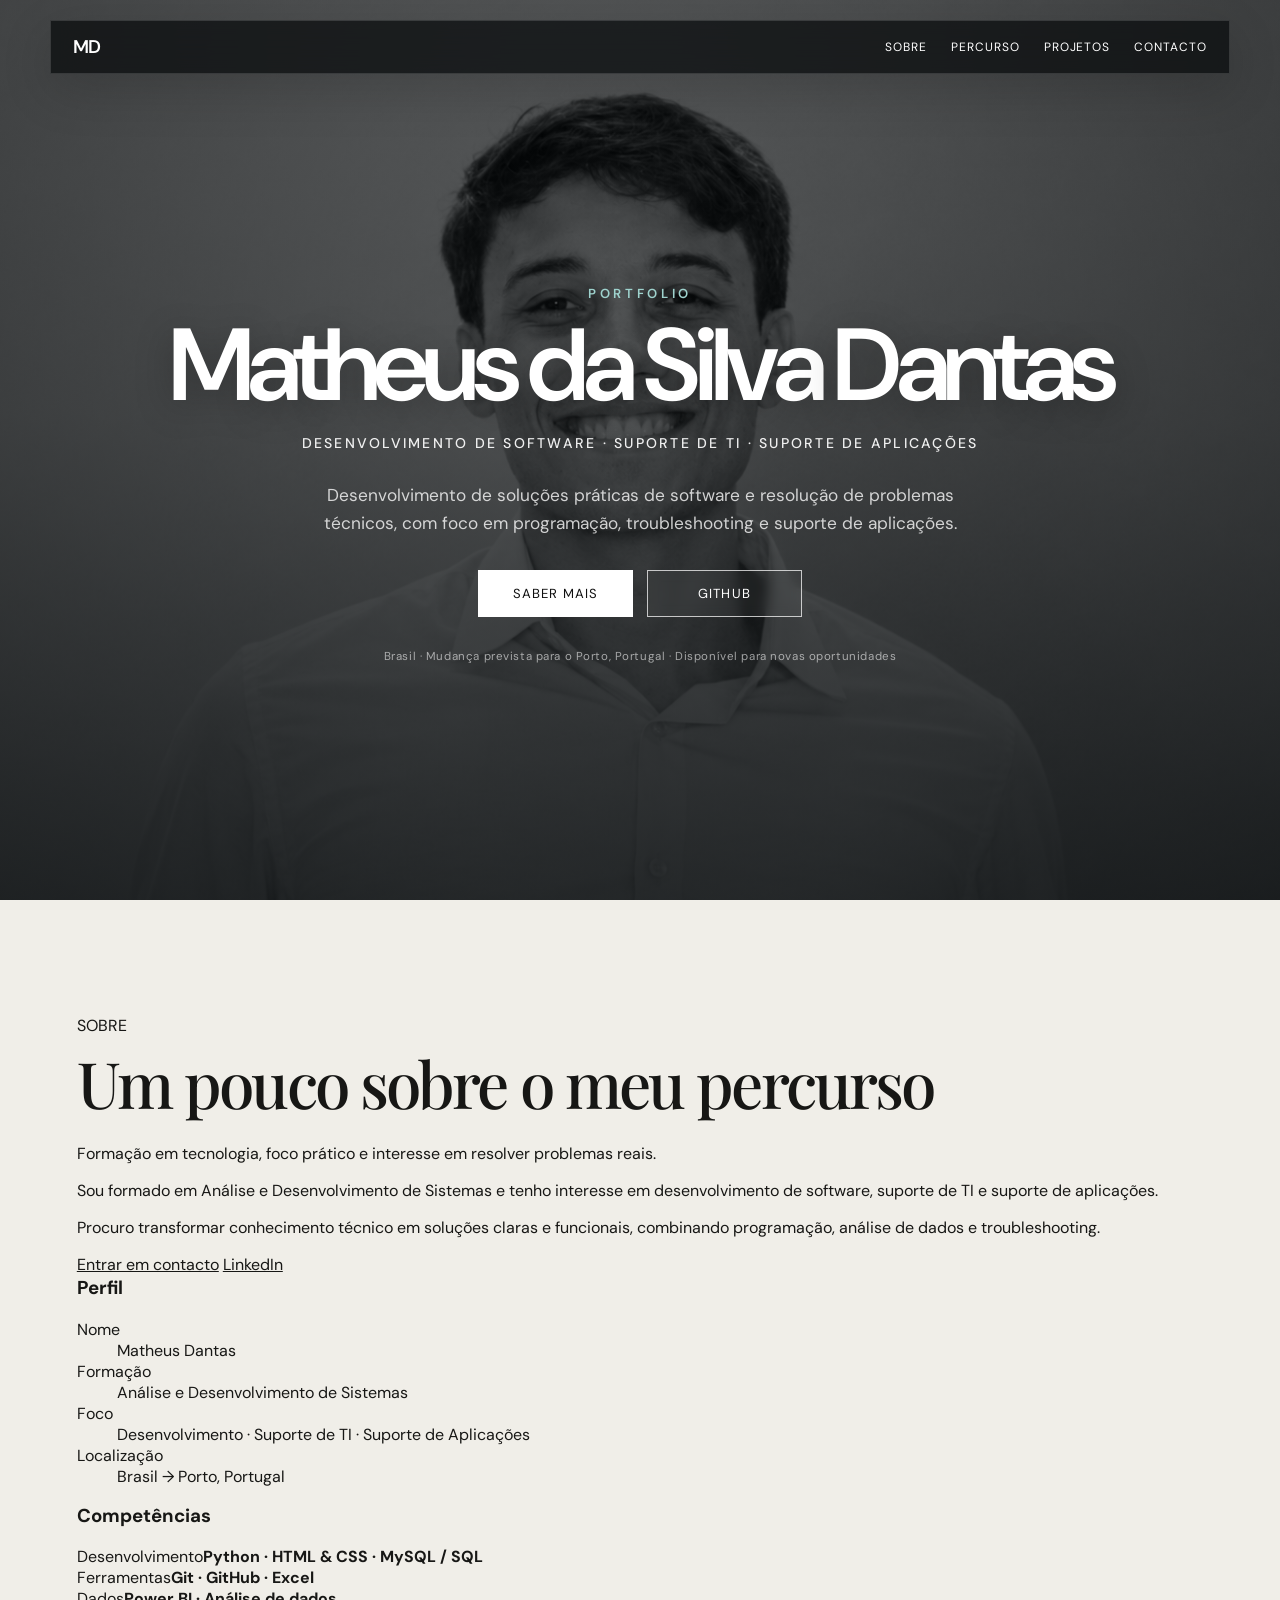
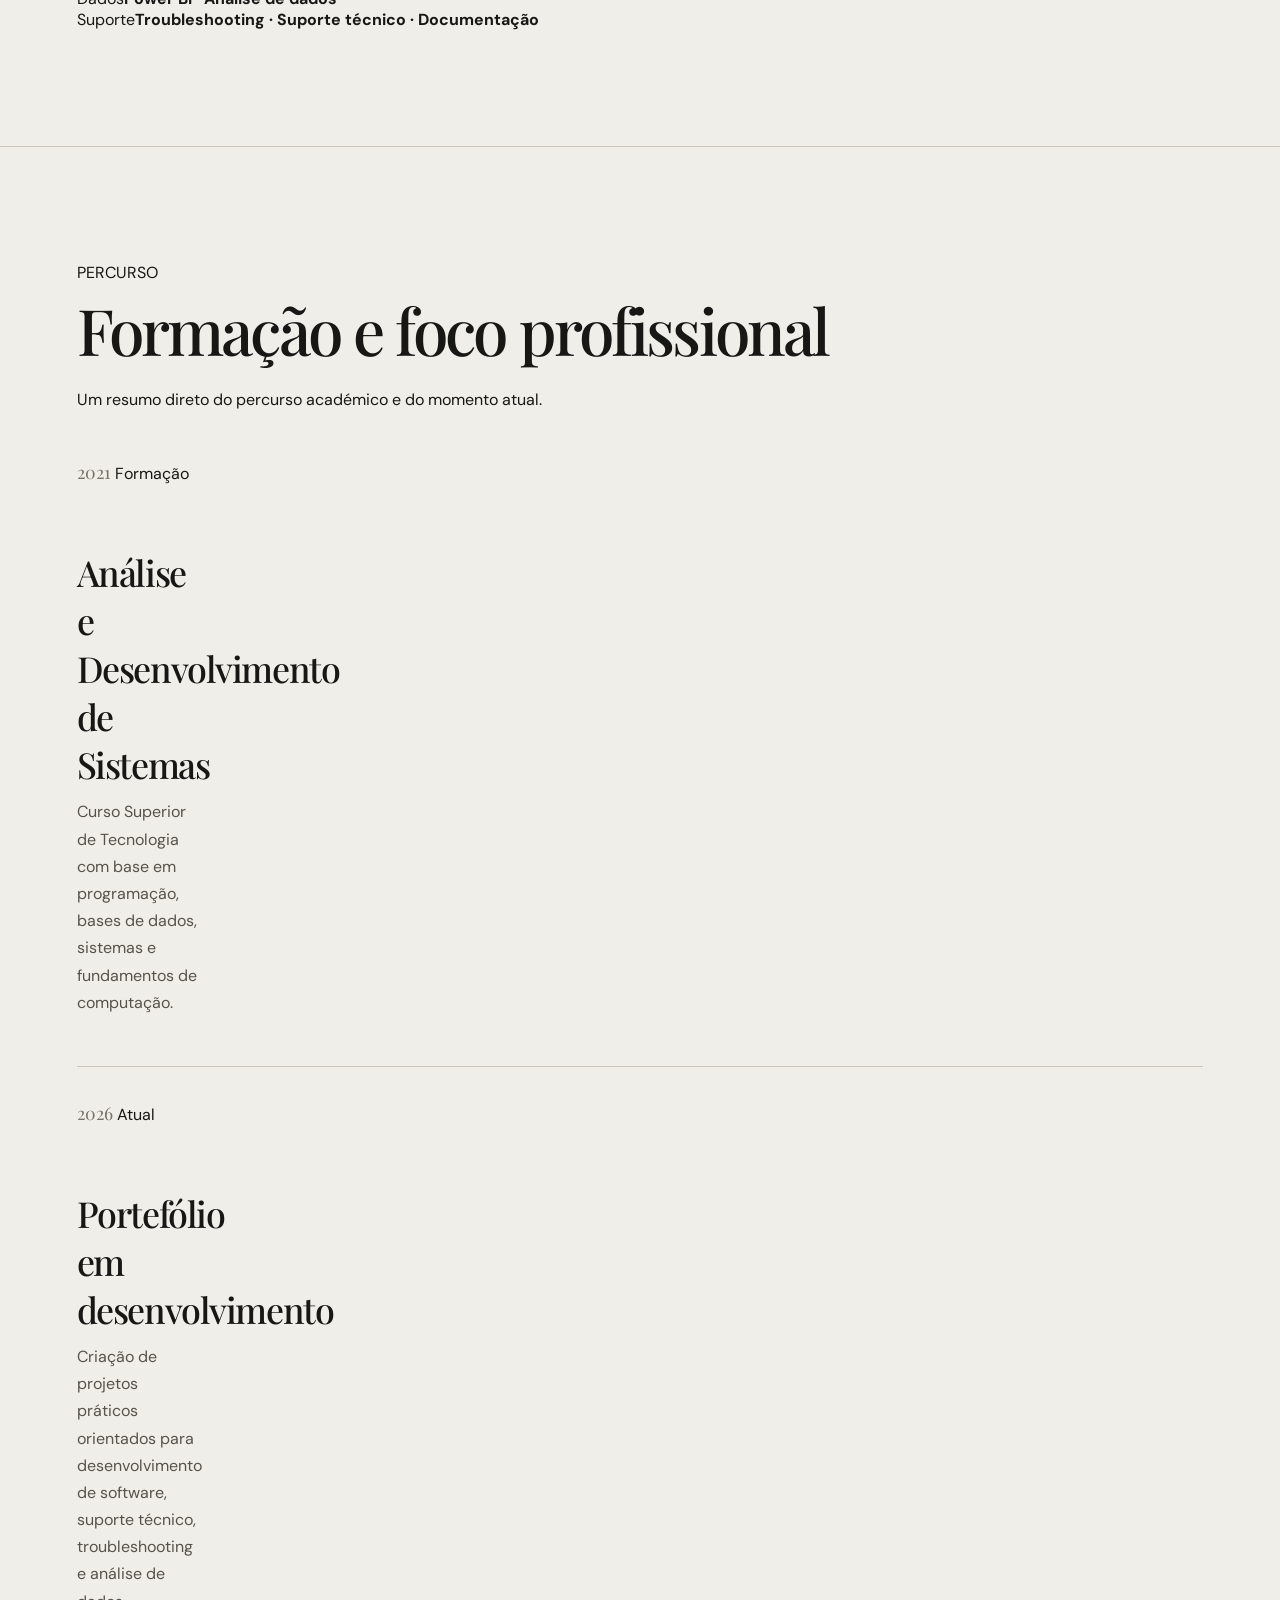
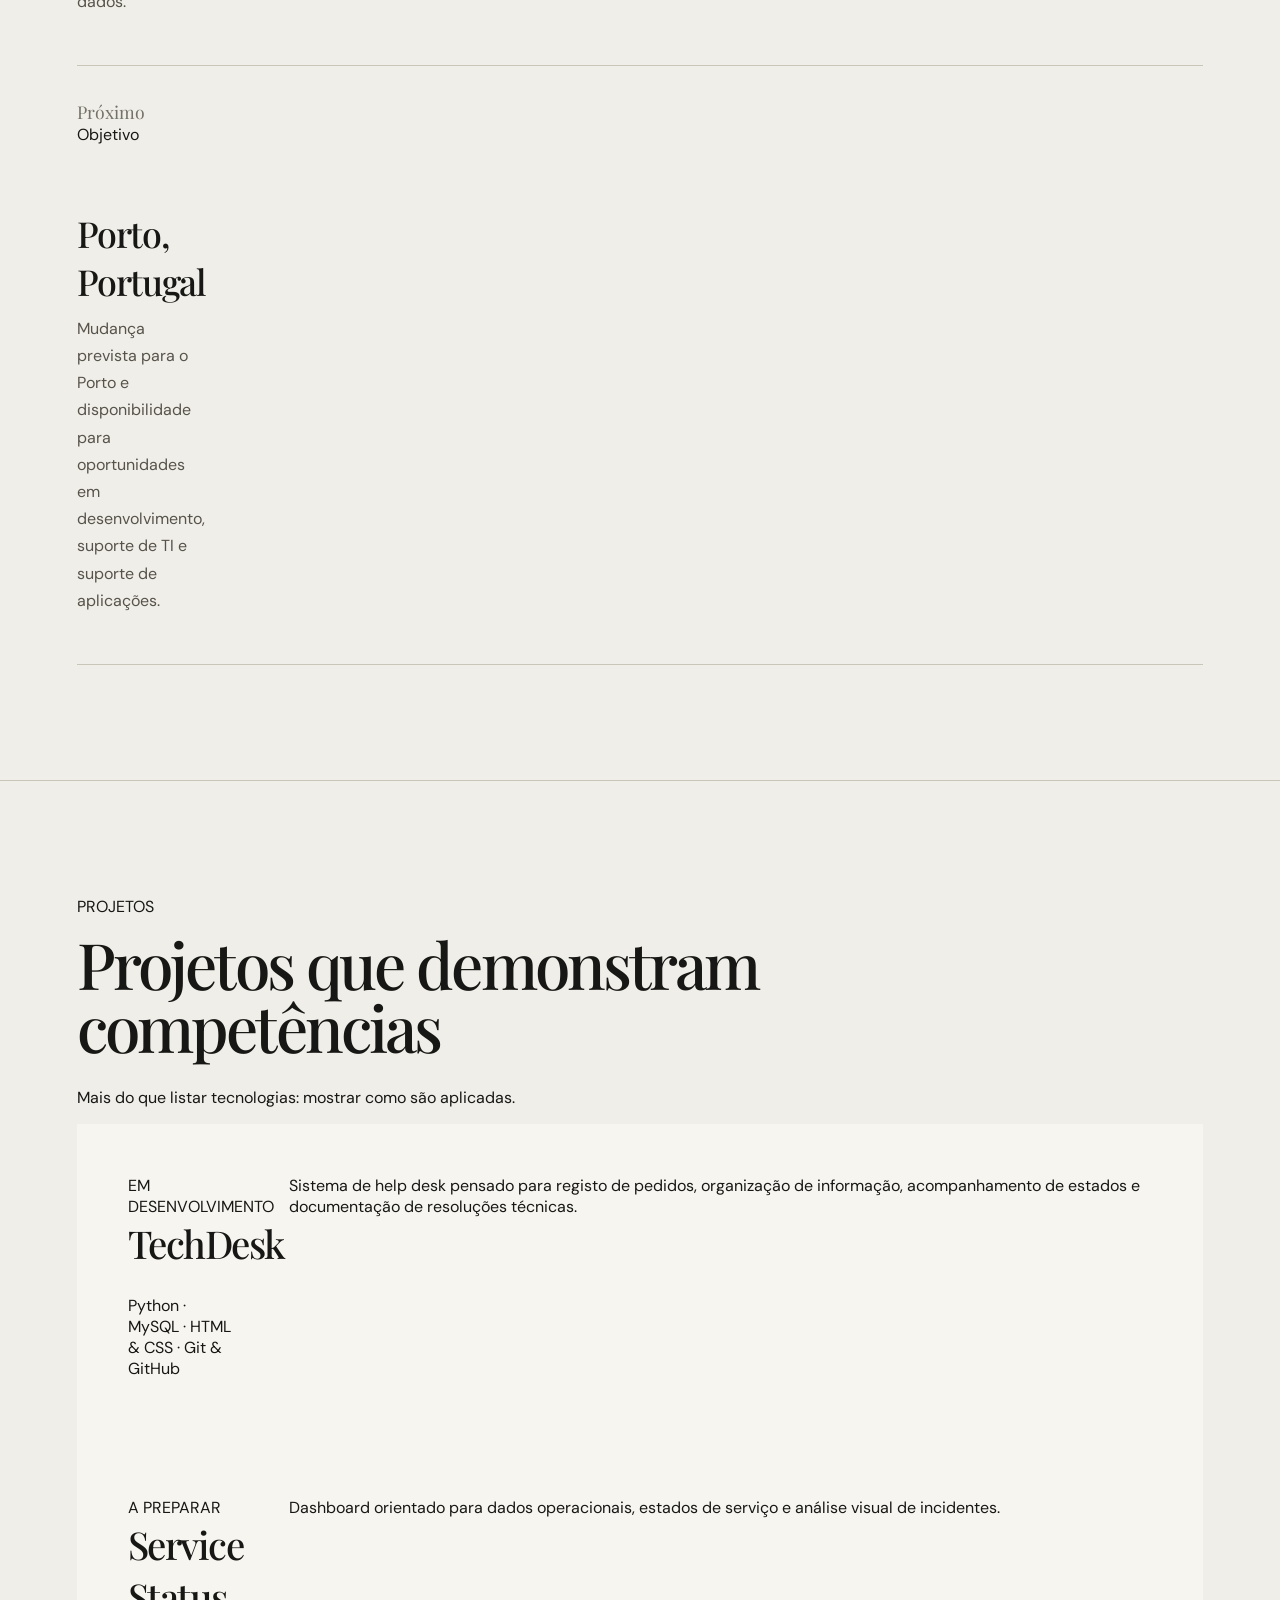
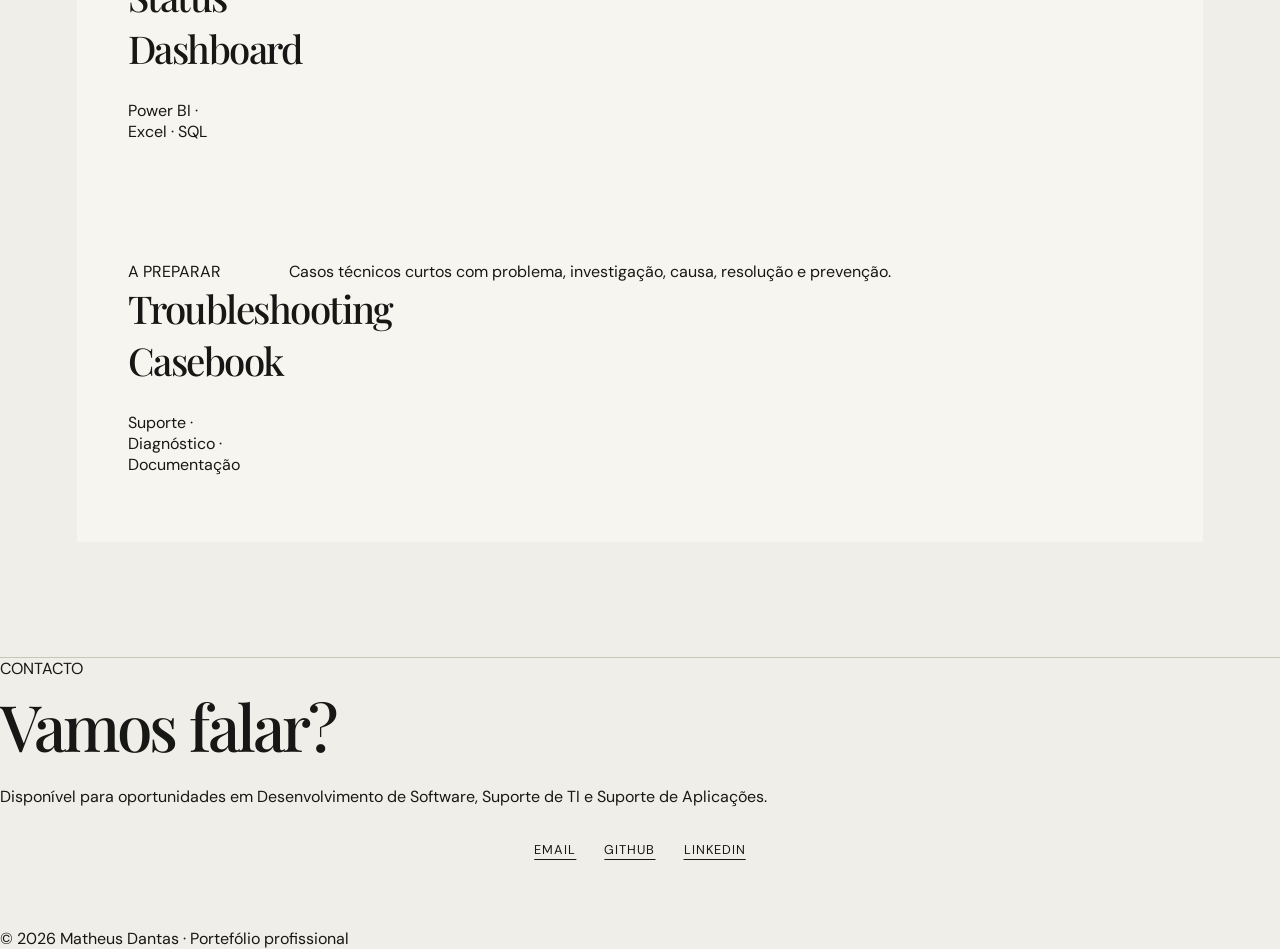
==== commit 31e7d845: "Simplify portfolio and adapt content to Portuguese" ====
--- a/index.html
+++ b/index.html
@@ -1,11 +1,11 @@
 <!doctype html>
-<html lang="en">
+<html lang="pt-PT">
 <head>
   <meta charset="utf-8" />
   <meta name="viewport" content="width=device-width, initial-scale=1" />
-  <meta name="description" content="Matheus da Silva Dantas — Software Development, IT Support and Application Support portfolio." />
-  <meta name="theme-color" content="#f0eee8" />
-  <title>Matheus Dantas — Portfolio</title>
+  <meta name="description" content="Portefólio de Matheus da Silva Dantas — Desenvolvimento de Software, Suporte de TI e Suporte de Aplicações." />
+  <meta name="theme-color" content="#0d1113" />
+  <title>Matheus Dantas — Portefólio</title>
   <link rel="preconnect" href="https://fonts.googleapis.com">
   <link rel="preconnect" href="https://fonts.gstatic.com" crossorigin>
   <link href="https://fonts.googleapis.com/css2?family=DM+Sans:wght@400;500;600&family=Playfair+Display:ital,wght@0,500;1,500&display=swap" rel="stylesheet">
@@ -13,15 +13,13 @@
 </head>
 <body>
   <header class="site-header">
-    <a class="brand" href="#top" aria-label="Matheus Dantas — Home">MD</a>
+    <a class="brand" href="#top" aria-label="Matheus Dantas — Início">MD</a>
     <button class="menu-toggle" type="button" aria-expanded="false" aria-controls="main-nav">Menu</button>
-    <nav id="main-nav" aria-label="Main navigation">
-      <a href="#about">About</a>
-      <a href="#skills">Skills</a>
-      <a href="#background">Background</a>
-      <a href="#projects">Projects</a>
-      <a href="#support">Support</a>
-      <a href="#contact">Contact</a>
+    <nav id="main-nav" aria-label="Navegação principal">
+      <a href="#sobre">Sobre</a>
+      <a href="#percurso">Percurso</a>
+      <a href="#projetos">Projetos</a>
+      <a href="#contacto">Contacto</a>
     </nav>
   </header>
 
@@ -29,249 +27,176 @@
     <section class="hero" aria-labelledby="hero-title">
       <div class="hero-photo">
         <img src="assets/matheus-cover.png" alt="Matheus Dantas" />
-        <div class="photo-tag tag-left">Python</div>
-        <div class="photo-tag tag-right">Git & GitHub</div>
-        <div class="photo-tag tag-left middle">HTML & CSS</div>
-        <div class="photo-tag tag-right middle">Power BI</div>
-        <div class="photo-tag tag-left lower">Troubleshooting</div>
-        <div class="photo-tag tag-right lower">MySQL</div>
       </div>
 
       <div class="hero-copy">
-        <p class="eyebrow">SOFTWARE DEVELOPMENT · IT SUPPORT · APPLICATION SUPPORT</p>
+        <p class="eyebrow">DESENVOLVIMENTO DE SOFTWARE · SUPORTE DE TI · SUPORTE DE APLICAÇÕES</p>
         <h1 id="hero-title">Matheus da Silva <em>Dantas</em></h1>
         <p class="intro">
-          Building practical software solutions and solving technical problems through
-          development, troubleshooting and application support.
+          Desenvolvimento de soluções práticas de software e resolução de problemas técnicos,
+          com foco em programação, troubleshooting e suporte de aplicações.
         </p>
         <div class="hero-actions">
-          <a class="button primary" href="#projects">View projects</a>
+          <a class="button primary" href="#sobre">Saber mais</a>
           <a class="button" href="https://github.com/matheusdsdantas" target="_blank" rel="noreferrer">GitHub</a>
         </div>
-        <p class="availability">Brazil · Relocating to Porto, Portugal · Open to software and support opportunities</p>
-      </div>
-    </section>
-
-    <section class="section about-section" id="about">
-      <div class="section-heading compact">
-        <div>
-          <p class="eyebrow">ABOUT</p>
-          <h2>Building solutions.<br><em>Solving problems.</em></h2>
-        </div>
-        <span class="section-number">01</span>
-      </div>
-
-      <div class="about-layout">
-        <div class="about-copy body-copy">
+        <p class="availability">Brasil · Mudança prevista para o Porto, Portugal · Disponível para novas oportunidades</p>
+      </div>
+    </section>
+
+    <section class="section about-section" id="sobre">
+      <div class="section-title centered-title">
+        <p class="section-kicker">SOBRE</p>
+        <h2>Um pouco sobre o meu percurso</h2>
+        <p class="section-subtitle">Formação em tecnologia, foco prático e interesse em resolver problemas reais.</p>
+      </div>
+
+      <div class="about-grid">
+        <div class="about-intro">
           <p class="lead">
-            I am a graduate in Systems Analysis and Development with a practical focus on
-            software development, IT support and application support.
+            Sou formado em Análise e Desenvolvimento de Sistemas e tenho interesse em
+            desenvolvimento de software, suporte de TI e suporte de aplicações.
           </p>
           <p>
-            I use Python, MySQL, HTML & CSS, Git and GitHub, Power BI and Excel to build projects,
-            work with data and solve technical problems. This portfolio brings together hands-on
-            projects and support scenarios that show how I approach development, troubleshooting
-            and technical documentation.
+            Procuro transformar conhecimento técnico em soluções claras e funcionais,
+            combinando programação, análise de dados e troubleshooting.
           </p>
-        </div>
-
-        <dl class="profile-card">
-          <div><dt>Education</dt><dd>Systems Analysis & Development</dd></div>
-          <div><dt>Focus</dt><dd>Development · IT Support · Application Support</dd></div>
-          <div><dt>Location</dt><dd>Brazil → Porto, Portugal</dd></div>
-          <div><dt>Availability</dt><dd>Open to opportunities</dd></div>
-        </dl>
-      </div>
-    </section>
-
-    <section class="section skills-section" id="skills">
-      <div class="section-heading">
-        <div>
-          <p class="eyebrow">CORE SKILLS</p>
-          <h2>Tools for building,<br><em>analyzing and supporting.</em></h2>
-        </div>
-        <span class="section-number">02</span>
-      </div>
-
-      <div class="skill-grid">
-        <article class="skill-card">
-          <p class="card-kicker">SOFTWARE DEVELOPMENT</p>
-          <h3>Build</h3>
-          <ul>
-            <li><span>01</span>Python</li>
-            <li><span>02</span>HTML & CSS</li>
-            <li><span>03</span>MySQL / SQL</li>
-            <li><span>04</span>Git & GitHub</li>
-          </ul>
-        </article>
-
-        <article class="skill-card">
-          <p class="card-kicker">DATA & BUSINESS INTELLIGENCE</p>
-          <h3>Analyze</h3>
-          <ul>
-            <li><span>01</span>Power BI</li>
-            <li><span>02</span>Excel</li>
-            <li><span>03</span>Data analysis</li>
-            <li><span>04</span>Dashboard building</li>
-          </ul>
-        </article>
-
-        <article class="skill-card dark-card">
-          <p class="card-kicker">IT & APPLICATION SUPPORT</p>
-          <h3>Solve</h3>
-          <ul>
-            <li><span>01</span>Troubleshooting</li>
-            <li><span>02</span>User support</li>
-            <li><span>03</span>Application support</li>
-            <li><span>04</span>Technical documentation</li>
-          </ul>
-        </article>
-      </div>
-    </section>
-
-    <section class="section background-section" id="background">
-      <div class="section-heading">
-        <div>
-          <p class="eyebrow">BACKGROUND</p>
-          <h2>A practical path into technology.</h2>
-        </div>
-        <span class="section-number">03</span>
-      </div>
-
-      <div class="timeline">
+
+          <div class="about-actions">
+            <a class="outline-link" href="#contacto">Entrar em contacto</a>
+            <a class="solid-link" href="https://www.linkedin.com/in/matheus-ds-dantas/" target="_blank" rel="noreferrer">LinkedIn</a>
+          </div>
+        </div>
+
+        <div class="profile-block">
+          <h3>Perfil</h3>
+          <dl class="profile-list">
+            <div><dt>Nome</dt><dd>Matheus Dantas</dd></div>
+            <div><dt>Formação</dt><dd>Análise e Desenvolvimento de Sistemas</dd></div>
+            <div><dt>Foco</dt><dd>Desenvolvimento · Suporte de TI · Suporte de Aplicações</dd></div>
+            <div><dt>Localização</dt><dd>Brasil → Porto, Portugal</dd></div>
+          </dl>
+        </div>
+
+        <div class="skills-block">
+          <h3>Competências</h3>
+          <div class="skill-lines">
+            <div class="skill-line"><span>Desenvolvimento</span><strong>Python · HTML & CSS · MySQL / SQL</strong></div>
+            <div class="skill-line"><span>Ferramentas</span><strong>Git · GitHub · Excel</strong></div>
+            <div class="skill-line"><span>Dados</span><strong>Power BI · Análise de dados</strong></div>
+            <div class="skill-line"><span>Suporte</span><strong>Troubleshooting · Suporte técnico · Documentação</strong></div>
+          </div>
+        </div>
+      </div>
+    </section>
+
+    <section class="section resume-section" id="percurso">
+      <div class="section-title centered-title">
+        <p class="section-kicker">PERCURSO</p>
+        <h2>Formação e foco profissional</h2>
+        <p class="section-subtitle">Um resumo direto do percurso académico e do momento atual.</p>
+      </div>
+
+      <div class="resume-timeline">
         <article class="timeline-item">
-          <div class="timeline-year">2021</div>
-          <div>
-            <p class="card-kicker">EDUCATION</p>
-            <h3>Systems Analysis and Development</h3>
-            <p>Technology degree focused on software, databases, systems and computing fundamentals.</p>
-          </div>
-        </article>
+          <div class="timeline-side">
+            <span class="timeline-year">2021</span>
+            <span class="timeline-label">Formação</span>
+          </div>
+          <div class="timeline-marker" aria-hidden="true"></div>
+          <div class="timeline-content">
+            <h3>Análise e Desenvolvimento de Sistemas</h3>
+            <p>Curso Superior de Tecnologia com base em programação, bases de dados, sistemas e fundamentos de computação.</p>
+          </div>
+        </article>
+
         <article class="timeline-item">
-          <div class="timeline-year">NOW</div>
-          <div>
-            <p class="card-kicker">CURRENT FOCUS</p>
-            <h3>Software & support portfolio</h3>
-            <p>Developing hands-on projects around help desk workflows, data, troubleshooting and technical documentation.</p>
-          </div>
-        </article>
+          <div class="timeline-side">
+            <span class="timeline-year">2026</span>
+            <span class="timeline-label">Atual</span>
+          </div>
+          <div class="timeline-marker" aria-hidden="true"></div>
+          <div class="timeline-content">
+            <h3>Portefólio em desenvolvimento</h3>
+            <p>Criação de projetos práticos orientados para desenvolvimento de software, suporte técnico, troubleshooting e análise de dados.</p>
+          </div>
+        </article>
+
         <article class="timeline-item">
-          <div class="timeline-year">NEXT</div>
-          <div>
-            <p class="card-kicker">RELOCATION</p>
+          <div class="timeline-side">
+            <span class="timeline-year">Próximo</span>
+            <span class="timeline-label">Objetivo</span>
+          </div>
+          <div class="timeline-marker" aria-hidden="true"></div>
+          <div class="timeline-content">
             <h3>Porto, Portugal</h3>
-            <p>Preparing for relocation and open to opportunities in software development, IT support and application support.</p>
-          </div>
-        </article>
-      </div>
-    </section>
-
-    <section class="section projects-section" id="projects">
-      <div class="section-heading">
-        <div>
-          <p class="eyebrow">SELECTED WORK</p>
-          <h2>Projects designed to <em>prove the skills.</em></h2>
-        </div>
-        <span class="section-number">04</span>
-      </div>
-
-      <div class="projects">
-        <article class="project project-featured">
-          <div class="project-meta">
-            <span>01</span>
-            <span class="status">IN DEVELOPMENT</span>
-          </div>
-          <div class="project-copy">
-            <p class="card-kicker">PYTHON · MYSQL · HTML & CSS · GIT & GITHUB</p>
-            <h3>TechDesk</h3>
-            <p class="project-intro">
-              Help desk and IT asset management project built around a real support workflow:
-              registering tickets, organizing information, tracking status and documenting resolutions.
-            </p>
-            <div class="feature-list">
-              <span>Ticket management</span>
-              <span>Support workflow</span>
-              <span>Structured data</span>
-              <span>Technical documentation</span>
+            <p>Mudança prevista para o Porto e disponibilidade para oportunidades em desenvolvimento, suporte de TI e suporte de aplicações.</p>
+          </div>
+        </article>
+      </div>
+    </section>
+
+    <section class="section portfolio-section" id="projetos">
+      <div class="section-title centered-title">
+        <p class="section-kicker">PROJETOS</p>
+        <h2>Projetos que demonstram competências</h2>
+        <p class="section-subtitle">Mais do que listar tecnologias: mostrar como são aplicadas.</p>
+      </div>
+
+      <div class="portfolio-grid">
+        <article class="project project-large">
+          <div class="project-cover cover-techdesk">
+            <div class="project-overlay">
+              <span class="project-status">EM DESENVOLVIMENTO</span>
+              <h3>TechDesk</h3>
+              <p>Python · MySQL · HTML & CSS · Git & GitHub</p>
             </div>
-            <p class="project-note">Repository and live demo will be linked here as the project is completed.</p>
-          </div>
-          <div class="project-visual mock-ui" aria-hidden="true">
-            <div class="mock-window">
-              <div class="mock-top"><i></i><i></i><i></i></div>
-              <div class="mock-body">
-                <div class="mock-sidebar"></div>
-                <div class="mock-content">
-                  <div class="mock-line wide"></div>
-                  <div class="mock-cards"><span></span><span></span><span></span></div>
-                  <div class="mock-table"></div>
-                </div>
-              </div>
+          </div>
+          <div class="project-description">
+            <p>Sistema de help desk pensado para registo de pedidos, organização de informação, acompanhamento de estados e documentação de resoluções técnicas.</p>
+          </div>
+        </article>
+
+        <article class="project">
+          <div class="project-cover cover-dashboard">
+            <div class="project-overlay">
+              <span class="project-status">A PREPARAR</span>
+              <h3>Service Status Dashboard</h3>
+              <p>Power BI · Excel · SQL</p>
             </div>
           </div>
-        </article>
-
-        <article class="project project-secondary">
-          <div class="project-meta"><span>02</span><span class="status">PLANNED</span></div>
-          <div class="project-copy">
-            <p class="card-kicker">POWER BI · EXCEL · SQL</p>
-            <h3>Service Status Dashboard</h3>
-            <p>A support-oriented dashboard concept for organizing incidents, status indicators and operational data in a clear visual format.</p>
-          </div>
-        </article>
-
-        <article class="project project-secondary">
-          <div class="project-meta"><span>03</span><span class="status">PLANNED</span></div>
-          <div class="project-copy">
-            <p class="card-kicker">SUPPORT · TROUBLESHOOTING · DOCUMENTATION</p>
-            <h3>Troubleshooting Casebook</h3>
-            <p>Short technical cases documenting the issue, investigation, root cause, resolution and prevention steps for application support scenarios.</p>
-          </div>
-        </article>
-      </div>
-    </section>
-
-    <section class="section support-section" id="support">
-      <div class="section-heading">
-        <div>
-          <p class="eyebrow">SUPPORT MINDSET</p>
-          <h2>Show the reasoning,<br><em>not only the result.</em></h2>
-        </div>
-        <span class="section-number">05</span>
-      </div>
-
-      <div class="case-grid">
-        <article>
-          <span>CASE 01</span>
-          <h3>Authentication issue</h3>
-          <p>Reproduce → validate user state → inspect the problem → identify cause → document resolution.</p>
-        </article>
-        <article>
-          <span>CASE 02</span>
-          <h3>Application unavailable</h3>
-          <p>Confirm the failure → isolate the affected component → test possible causes → restore service → record findings.</p>
-        </article>
-        <article>
-          <span>CASE 03</span>
-          <h3>Database connectivity</h3>
-          <p>Validate credentials → test the connection → inspect configuration → correct the fault → verify recovery.</p>
-        </article>
-      </div>
-    </section>
-
-    <section class="section contact" id="contact">
-      <p class="eyebrow">CONTACT</p>
-      <h2>Let’s build something <em>useful.</em></h2>
-      <p class="contact-intro">Open to Software Development, IT Support and Application Support opportunities.</p>
-      <div class="contact-links">
-        <a href="mailto:matheus.dantas3110@gmail.com">Email ↗</a>
-        <a href="https://github.com/matheusdsdantas" target="_blank" rel="noreferrer">GitHub ↗</a>
-        <a href="https://www.linkedin.com/in/matheus-ds-dantas/" target="_blank" rel="noreferrer">LinkedIn ↗</a>
-      </div>
-      <div class="contact-meta">
-        <span>Brazil</span><span>→</span><span>Porto, Portugal</span>
-      </div>
-      <p class="footer-note">Matheus da Silva Dantas · Software Development · IT Support · Application Support</p>
+          <div class="project-description">
+            <p>Dashboard orientado para dados operacionais, estados de serviço e análise visual de incidentes.</p>
+          </div>
+        </article>
+
+        <article class="project">
+          <div class="project-cover cover-support">
+            <div class="project-overlay">
+              <span class="project-status">A PREPARAR</span>
+              <h3>Troubleshooting Casebook</h3>
+              <p>Suporte · Diagnóstico · Documentação</p>
+            </div>
+          </div>
+          <div class="project-description">
+            <p>Casos técnicos curtos com problema, investigação, causa, resolução e prevenção.</p>
+          </div>
+        </article>
+      </div>
+    </section>
+
+    <section class="contact-section" id="contacto">
+      <div class="contact-inner">
+        <p class="section-kicker light">CONTACTO</p>
+        <h2>Vamos falar?</h2>
+        <p>Disponível para oportunidades em Desenvolvimento de Software, Suporte de TI e Suporte de Aplicações.</p>
+        <div class="contact-links">
+          <a href="mailto:matheus.dantas3110@gmail.com">Email</a>
+          <a href="https://github.com/matheusdsdantas" target="_blank" rel="noreferrer">GitHub</a>
+          <a href="https://www.linkedin.com/in/matheus-ds-dantas/" target="_blank" rel="noreferrer">LinkedIn</a>
+        </div>
+      </div>
+      <footer>© 2026 Matheus Dantas · Portefólio profissional</footer>
     </section>
   </main>
 
--- a/styles.css
+++ b/styles.css
@@ -63,3 +63,171 @@
 @media (max-width:1100px){nav{gap:16px}nav a{font-size:.7rem}.skill-grid{grid-template-columns:1fr}.skill-card{min-height:auto}.project-featured{grid-template-columns:90px 1fr}.project-featured .project-visual{grid-column:2}.about-layout{grid-template-columns:1fr}}
 @media (max-width:950px){.menu-toggle{display:inline-flex}nav{display:none;position:absolute;top:65px;right:20px;left:20px;background:var(--paper);border:1px solid var(--line);padding:16px;flex-direction:column}nav.open{display:flex}.hero{grid-template-columns:1fr}.hero-photo{min-height:58vh;border-right:0;border-bottom:1px solid var(--line)}.hero-copy{padding:55px 24px 70px}.project,.project-featured{grid-template-columns:1fr}.project-featured .project-visual{grid-column:auto}.case-grid{grid-template-columns:1fr}.mock-ui{padding:0}.timeline-item{grid-template-columns:1fr}}
 @media (max-width:560px){h1{font-size:3.7rem}.hero-photo{min-height:470px}.photo-tag{font-size:.65rem}.section{padding-left:20px;padding-right:20px}.profile-card div{grid-template-columns:1fr;gap:6px}.hero-actions{flex-direction:column}.button{width:100%}.contact-meta{flex-wrap:wrap}}
+
+/* Full-screen photographic hero */
+.site-header{
+  position:fixed;
+  top:20px;
+  left:50%;
+  transform:translateX(-50%);
+  width:min(1180px,calc(100% - 40px));
+  padding:14px 22px;
+  border:1px solid rgba(255,255,255,.14);
+  background:rgba(7,10,12,.72);
+  color:#fff;
+  backdrop-filter:blur(16px);
+  -webkit-backdrop-filter:blur(16px);
+  box-shadow:0 16px 50px rgba(0,0,0,.16);
+}
+.site-header .brand,.site-header nav a{color:#fff}
+.site-header nav a:after{background:#fff}
+.menu-toggle{color:#fff;border-color:rgba(255,255,255,.35)}
+
+.hero{
+  position:relative;
+  min-height:100vh;
+  min-height:100svh;
+  display:flex;
+  align-items:center;
+  justify-content:center;
+  padding:140px 32px 80px;
+  border:0;
+  overflow:hidden;
+  background:#0d1113;
+  color:#fff;
+  text-align:center;
+}
+.hero-photo{
+  position:absolute;
+  inset:0;
+  z-index:0;
+  min-height:0;
+  border:0;
+  overflow:hidden;
+  background:#0d1113;
+}
+.hero-photo:after{
+  content:"";
+  position:absolute;
+  inset:0;
+  pointer-events:none;
+  background:
+    linear-gradient(180deg,rgba(4,8,10,.48) 0%,rgba(4,8,10,.55) 46%,rgba(4,8,10,.74) 100%),
+    radial-gradient(circle at 50% 35%,rgba(0,0,0,.04) 0%,rgba(0,0,0,.42) 100%);
+}
+.hero-photo img{
+  width:100%;
+  height:100%;
+  display:block;
+  object-fit:cover;
+  object-position:center 34%;
+  filter:grayscale(1) contrast(1.08) brightness(.82);
+  transform:scale(1.015);
+}
+.photo-tag{display:none}
+.hero-copy{
+  position:relative;
+  z-index:2;
+  width:min(980px,100%);
+  padding:0;
+  display:flex;
+  flex-direction:column;
+  align-items:center;
+  justify-content:center;
+  text-align:center;
+}
+.hero-copy:before{
+  content:"PORTFOLIO";
+  order:1;
+  display:block;
+  margin-bottom:18px;
+  color:#9fd3ce;
+  font-size:.82rem;
+  font-weight:600;
+  letter-spacing:.28em;
+}
+.hero-copy h1{
+  order:2;
+  margin:0 0 22px;
+  max-width:1000px;
+  color:#fff;
+  font-family:var(--sans);
+  font-size:clamp(4.3rem,8vw,8.6rem);
+  font-weight:600;
+  line-height:.88;
+  letter-spacing:-.065em;
+  text-shadow:0 8px 36px rgba(0,0,0,.28);
+}
+.hero-copy h1 em{
+  font-family:var(--sans);
+  font-style:normal;
+  font-weight:600;
+}
+.hero-copy .eyebrow{
+  order:3;
+  margin:0 0 26px;
+  color:rgba(255,255,255,.92);
+  font-size:clamp(.72rem,1.1vw,.95rem);
+  font-weight:500;
+  letter-spacing:.16em;
+  line-height:1.6;
+}
+.hero-copy .intro{
+  order:4;
+  margin:0 auto;
+  max-width:690px;
+  color:rgba(255,255,255,.78);
+  font-family:var(--sans);
+  font-size:clamp(.98rem,1.35vw,1.2rem);
+  line-height:1.65;
+}
+.hero-actions{
+  order:5;
+  justify-content:center;
+  gap:14px;
+  margin-top:32px;
+}
+.hero .button{
+  min-width:155px;
+  padding:14px 22px;
+  border-color:rgba(255,255,255,.72);
+  color:#fff;
+  background:rgba(255,255,255,.04);
+  text-transform:uppercase;
+  letter-spacing:.08em;
+  backdrop-filter:blur(6px);
+}
+.hero .button:hover{background:rgba(255,255,255,.12)}
+.hero .button.primary{
+  background:#fff;
+  border-color:#fff;
+  color:#111;
+}
+.hero .button.primary:hover{background:#efefec}
+.availability{
+  order:6;
+  margin-top:32px;
+  color:rgba(255,255,255,.58);
+  font-size:.72rem;
+  letter-spacing:.05em;
+}
+
+@media (max-width:950px){
+  .site-header{top:12px;width:calc(100% - 24px);padding:12px 14px}
+  .site-header nav{top:58px;right:0;left:0;background:rgba(7,10,12,.95);border-color:rgba(255,255,255,.14);backdrop-filter:blur(16px)}
+  .site-header nav a{color:#fff}
+  .hero{min-height:100svh;padding:120px 22px 64px}
+  .hero-photo{min-height:0;border:0}
+  .hero-photo img{object-position:center 30%}
+  .hero-copy{padding:0}
+  .hero-copy h1{font-size:clamp(3.4rem,13vw,5.4rem);line-height:.92}
+  .hero-copy .eyebrow{font-size:.7rem;letter-spacing:.11em}
+  .hero-copy .intro{font-size:.98rem;max-width:560px}
+}
+@media (max-width:560px){
+  .hero-copy:before{font-size:.7rem;letter-spacing:.22em}
+  .hero-copy h1{font-size:clamp(3rem,15vw,4.4rem)}
+  .hero-actions{width:100%;max-width:340px}
+  .hero .button{width:100%}
+  .availability{max-width:330px;line-height:1.55}
+}
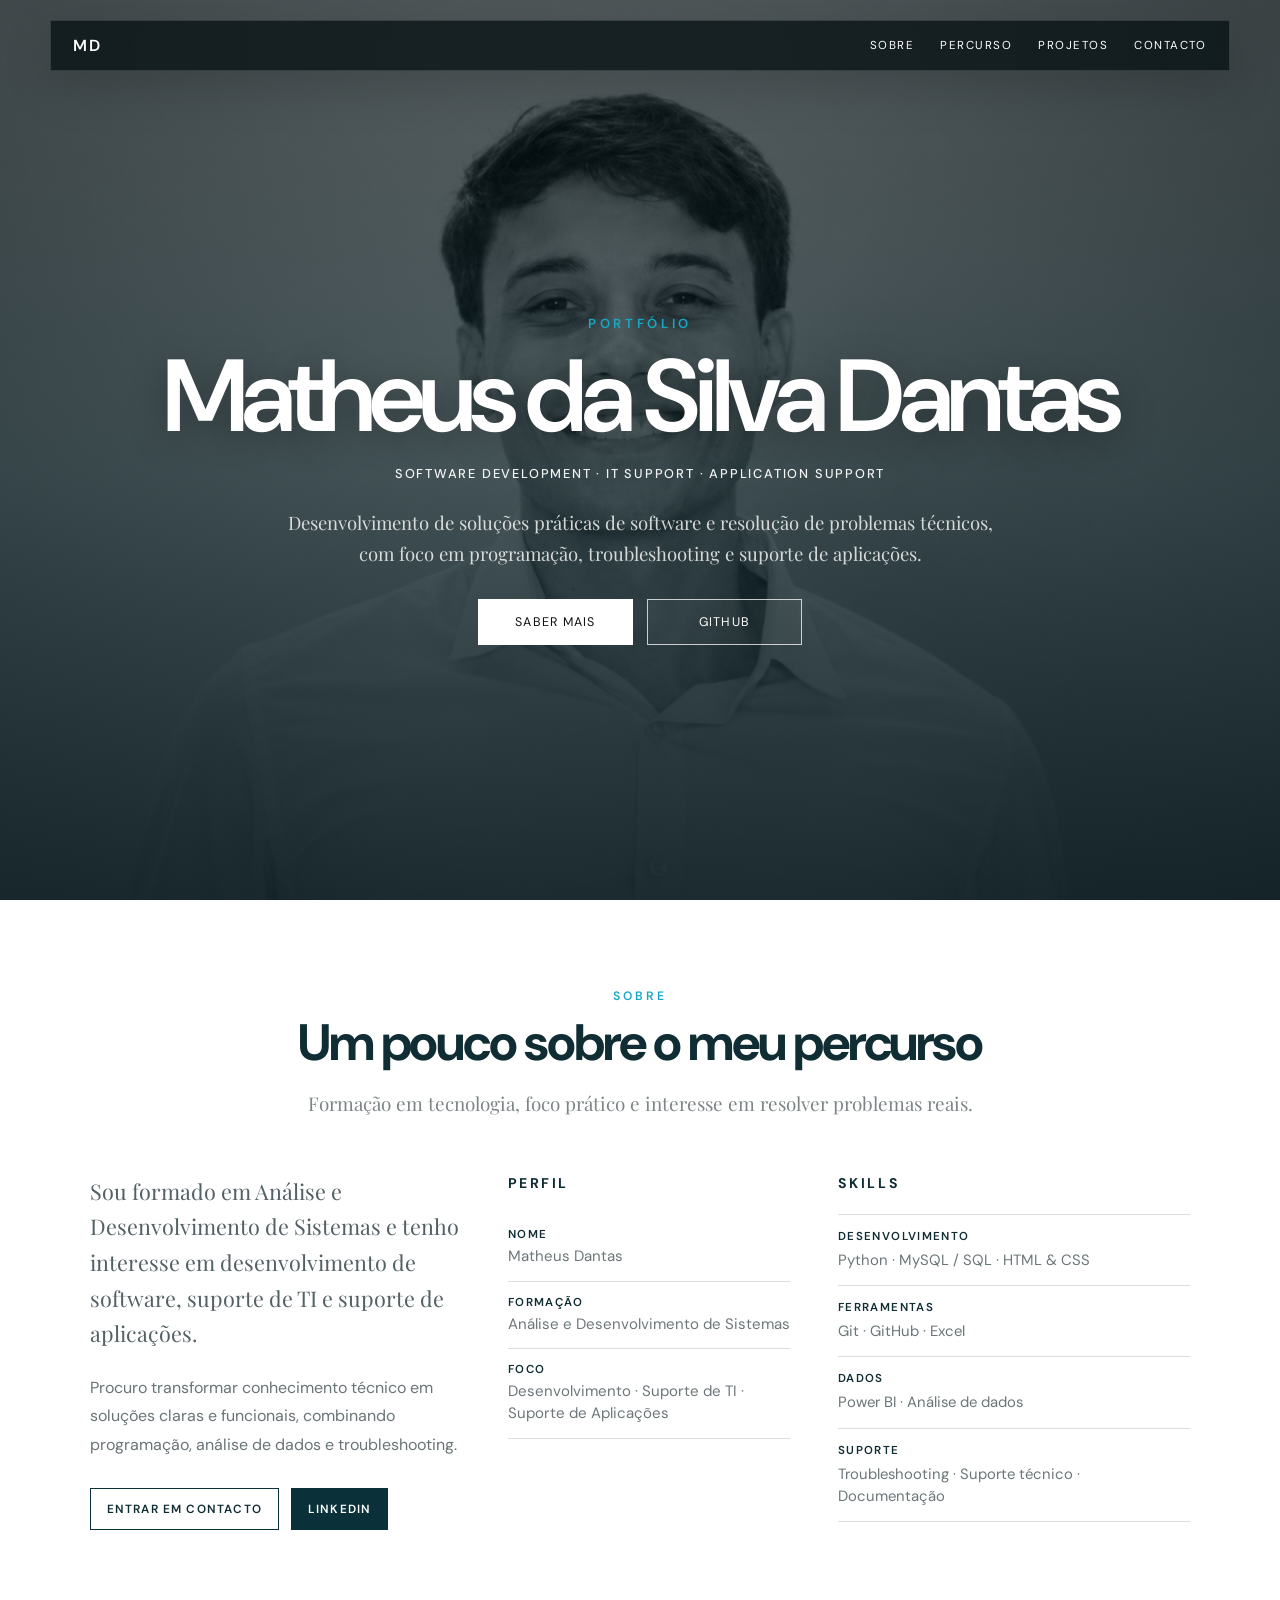
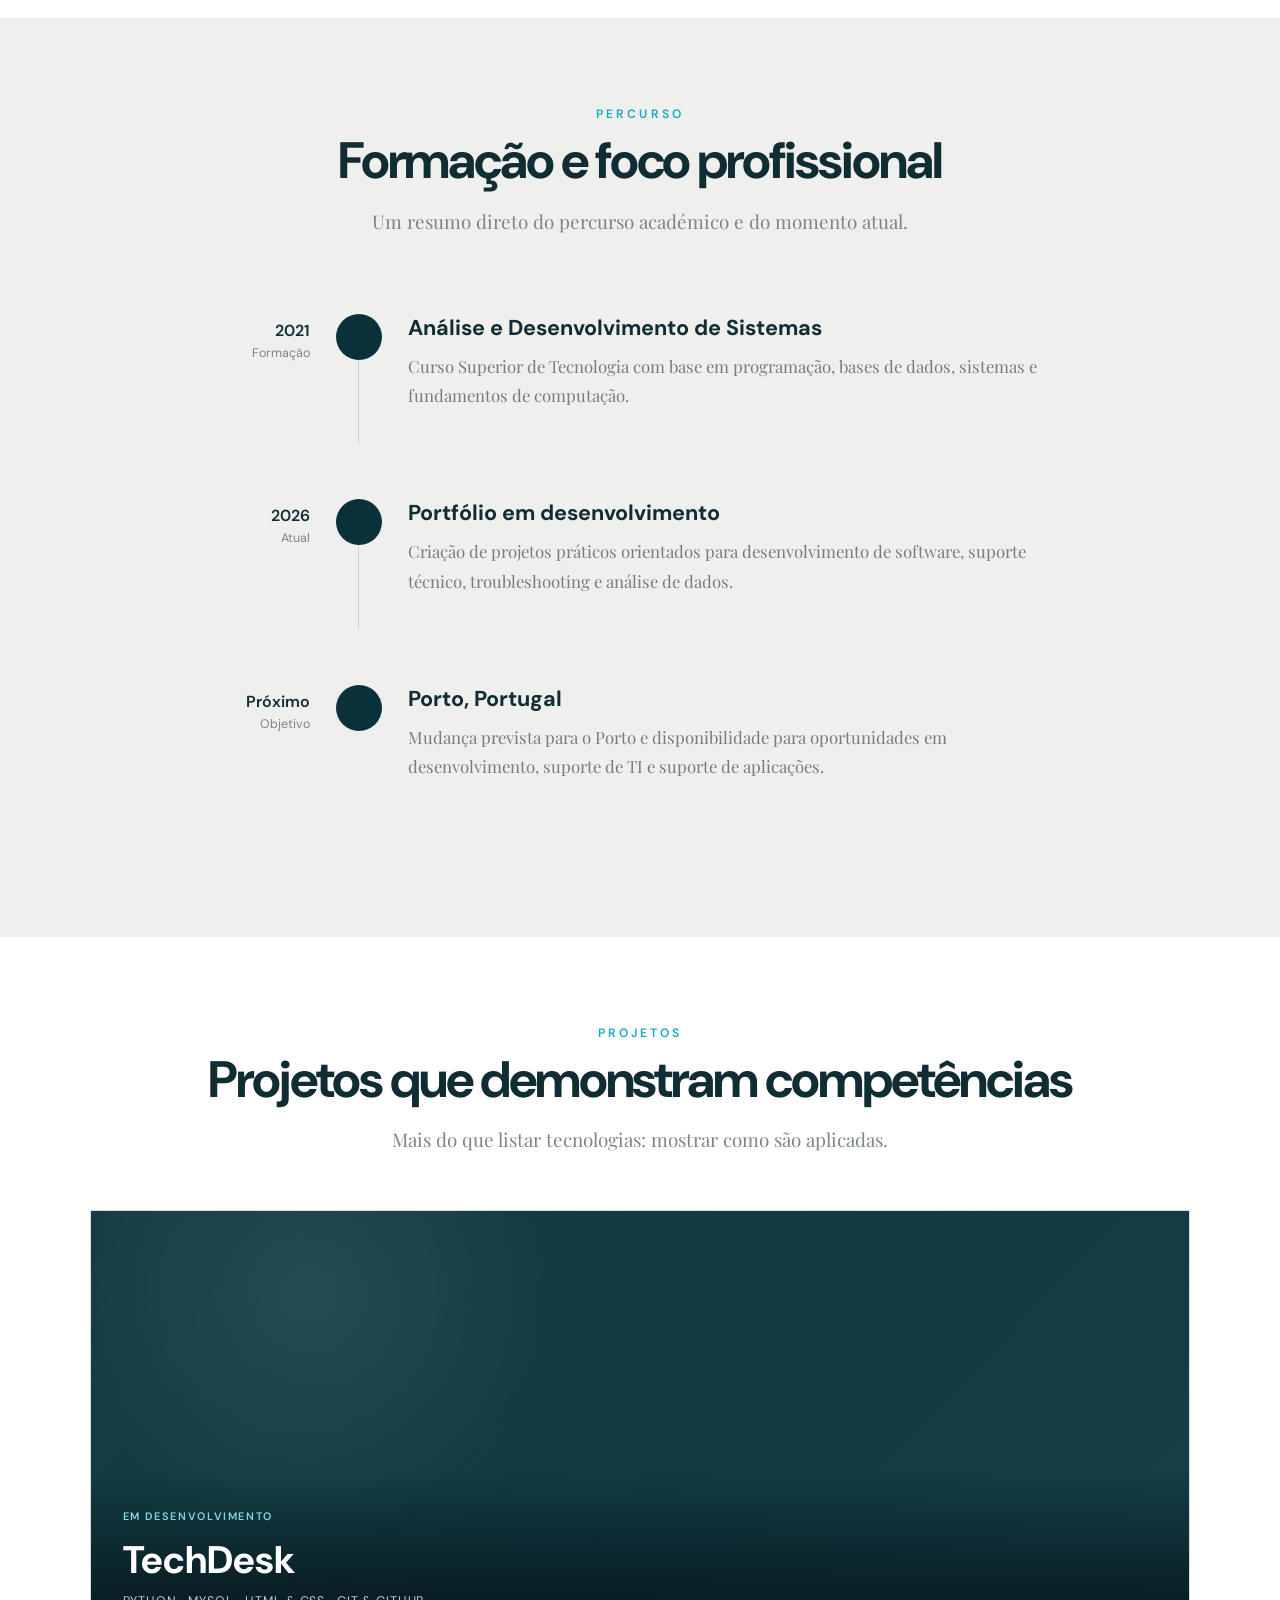
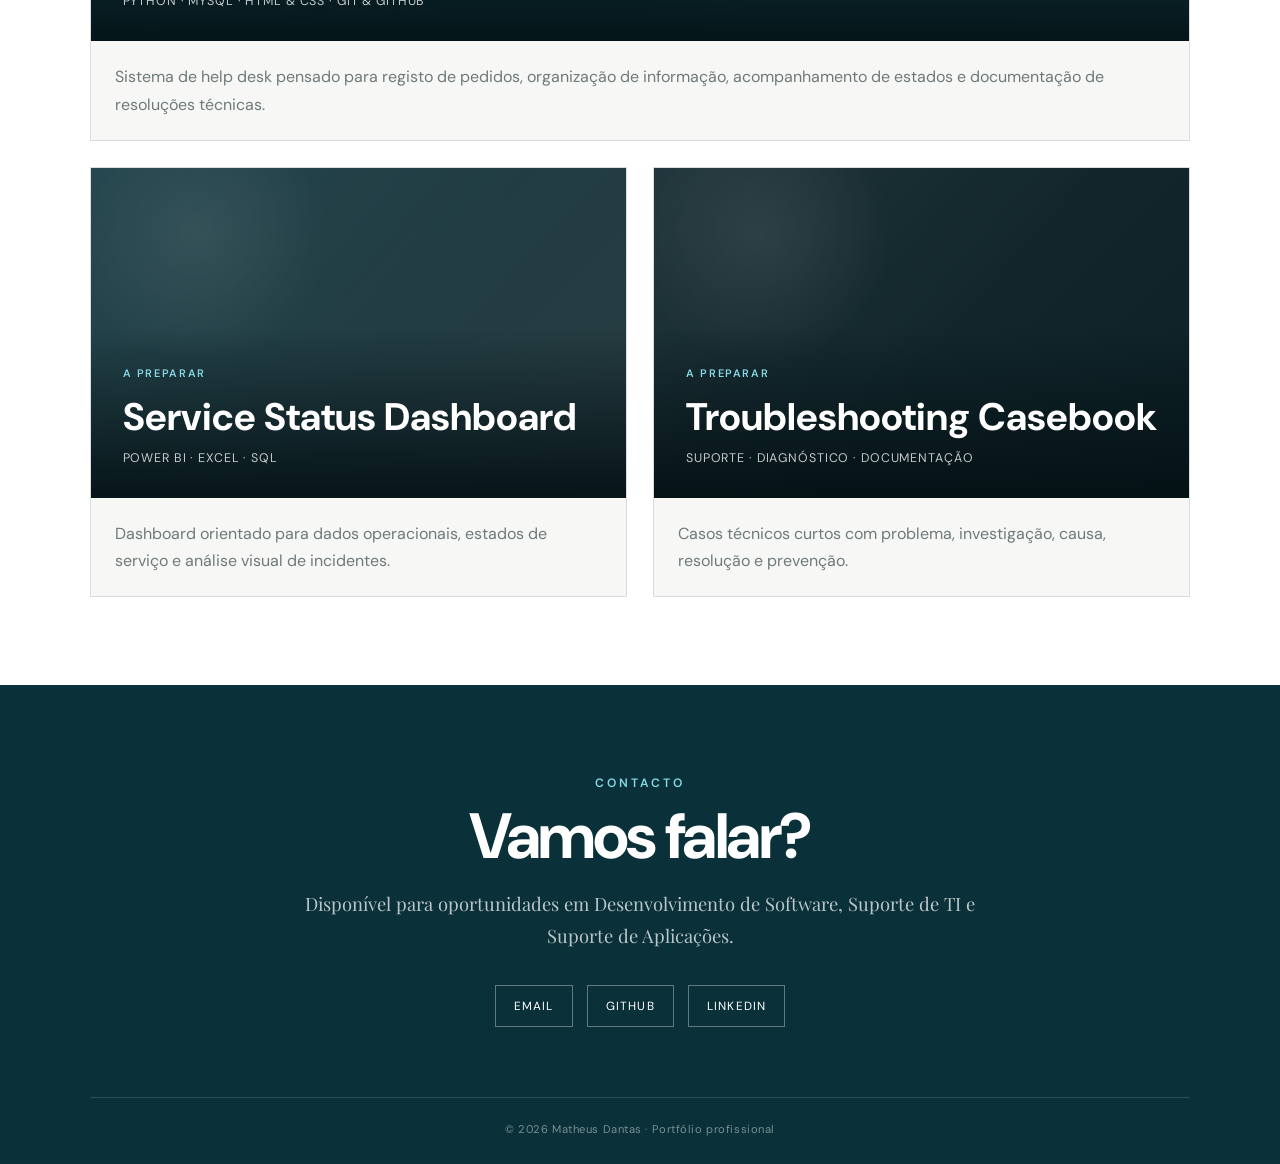
==== commit 42e5a1a4: "Refine portfolio wording and profile details" ====
--- a/index.html
+++ b/index.html
@@ -3,9 +3,9 @@
 <head>
   <meta charset="utf-8" />
   <meta name="viewport" content="width=device-width, initial-scale=1" />
-  <meta name="description" content="Portefólio de Matheus da Silva Dantas — Desenvolvimento de Software, Suporte de TI e Suporte de Aplicações." />
+  <meta name="description" content="Portfólio de Matheus da Silva Dantas — Desenvolvimento de Software, Suporte de TI e Suporte de Aplicações." />
   <meta name="theme-color" content="#0d1113" />
-  <title>Matheus Dantas — Portefólio</title>
+  <title>Matheus Dantas — Portfólio</title>
   <link rel="preconnect" href="https://fonts.googleapis.com">
   <link rel="preconnect" href="https://fonts.gstatic.com" crossorigin>
   <link href="https://fonts.googleapis.com/css2?family=DM+Sans:wght@400;500;600&family=Playfair+Display:ital,wght@0,500;1,500&display=swap" rel="stylesheet">
@@ -30,7 +30,7 @@
       </div>
 
       <div class="hero-copy">
-        <p class="eyebrow">DESENVOLVIMENTO DE SOFTWARE · SUPORTE DE TI · SUPORTE DE APLICAÇÕES</p>
+        <p class="eyebrow">SOFTWARE DEVELOPMENT · IT SUPPORT · APPLICATION SUPPORT</p>
         <h1 id="hero-title">Matheus da Silva <em>Dantas</em></h1>
         <p class="intro">
           Desenvolvimento de soluções práticas de software e resolução de problemas técnicos,
@@ -40,7 +40,6 @@
           <a class="button primary" href="#sobre">Saber mais</a>
           <a class="button" href="https://github.com/matheusdsdantas" target="_blank" rel="noreferrer">GitHub</a>
         </div>
-        <p class="availability">Brasil · Mudança prevista para o Porto, Portugal · Disponível para novas oportunidades</p>
       </div>
     </section>
 
@@ -74,14 +73,13 @@
             <div><dt>Nome</dt><dd>Matheus Dantas</dd></div>
             <div><dt>Formação</dt><dd>Análise e Desenvolvimento de Sistemas</dd></div>
             <div><dt>Foco</dt><dd>Desenvolvimento · Suporte de TI · Suporte de Aplicações</dd></div>
-            <div><dt>Localização</dt><dd>Brasil → Porto, Portugal</dd></div>
           </dl>
         </div>
 
         <div class="skills-block">
-          <h3>Competências</h3>
+          <h3>Skills</h3>
           <div class="skill-lines">
-            <div class="skill-line"><span>Desenvolvimento</span><strong>Python · HTML & CSS · MySQL / SQL</strong></div>
+            <div class="skill-line"><span>Desenvolvimento</span><strong>Python · MySQL / SQL · HTML & CSS</strong></div>
             <div class="skill-line"><span>Ferramentas</span><strong>Git · GitHub · Excel</strong></div>
             <div class="skill-line"><span>Dados</span><strong>Power BI · Análise de dados</strong></div>
             <div class="skill-line"><span>Suporte</span><strong>Troubleshooting · Suporte técnico · Documentação</strong></div>
@@ -117,7 +115,7 @@
           </div>
           <div class="timeline-marker" aria-hidden="true"></div>
           <div class="timeline-content">
-            <h3>Portefólio em desenvolvimento</h3>
+            <h3>Portfólio em desenvolvimento</h3>
             <p>Criação de projetos práticos orientados para desenvolvimento de software, suporte técnico, troubleshooting e análise de dados.</p>
           </div>
         </article>
@@ -196,7 +194,7 @@
           <a href="https://www.linkedin.com/in/matheus-ds-dantas/" target="_blank" rel="noreferrer">LinkedIn</a>
         </div>
       </div>
-      <footer>© 2026 Matheus Dantas · Portefólio profissional</footer>
+      <footer>© 2026 Matheus Dantas · Portfólio profissional</footer>
     </section>
   </main>
 
--- a/styles.css
+++ b/styles.css
@@ -1,10 +1,11 @@
 :root{
-  --bg:#f0eee8;
-  --paper:#f7f5ef;
-  --ink:#171715;
-  --muted:#737168;
-  --line:#c9c5b9;
-  --accent:#d9d4c7;
+  --bg:#f6f5f1;
+  --paper:#ffffff;
+  --ink:#102d34;
+  --muted:#7d8587;
+  --line:#d8dddd;
+  --accent:#17a9c3;
+  --dark:#0a3139;
   --serif:"Playfair Display", Georgia, serif;
   --sans:"DM Sans", Arial, sans-serif;
 }
@@ -12,222 +13,112 @@
 html{scroll-behavior:smooth}
 body{margin:0;background:var(--bg);color:var(--ink);font-family:var(--sans);-webkit-font-smoothing:antialiased}
 a{color:inherit}
-em{font-weight:500}
-.site-header{position:sticky;top:0;z-index:50;display:flex;align-items:center;justify-content:space-between;padding:18px clamp(24px,5vw,80px);border-bottom:1px solid rgba(23,23,21,.12);background:rgba(240,238,232,.9);backdrop-filter:blur(14px)}
-.brand{text-decoration:none;font-weight:600;letter-spacing:-.04em;font-size:1.15rem}
-nav{display:flex;gap:24px}
-nav a{text-decoration:none;font-size:.75rem;text-transform:uppercase;letter-spacing:.08em;position:relative}
-nav a:after{content:"";position:absolute;left:0;bottom:-6px;width:0;height:1px;background:var(--ink);transition:width .25s ease}
+h1,h2,h3,p{margin-top:0}
+
+.site-header{position:fixed;top:20px;left:50%;transform:translateX(-50%);z-index:50;width:min(1180px,calc(100% - 40px));display:flex;align-items:center;justify-content:space-between;padding:14px 22px;border:1px solid rgba(255,255,255,.14);background:rgba(5,15,18,.74);color:#fff;backdrop-filter:blur(16px);-webkit-backdrop-filter:blur(16px);box-shadow:0 16px 50px rgba(0,0,0,.16)}
+.brand{text-decoration:none;font-weight:600;letter-spacing:.14em;font-size:1rem}
+nav{display:flex;gap:26px}
+nav a{text-decoration:none;font-size:.72rem;text-transform:uppercase;letter-spacing:.13em;position:relative;color:#fff}
+nav a:after{content:"";position:absolute;left:0;bottom:-6px;width:0;height:2px;background:var(--accent);transition:width .25s ease}
 nav a:hover:after{width:100%}
-.menu-toggle{display:none;border:1px solid var(--line);background:transparent;padding:9px 12px;font:inherit;font-size:.76rem;text-transform:uppercase;letter-spacing:.08em}
-.hero{min-height:calc(100vh - 66px);display:grid;grid-template-columns:minmax(0,1.12fr) minmax(360px,.88fr);border-bottom:1px solid var(--line)}
-.hero-photo{position:relative;min-height:680px;overflow:hidden;border-right:1px solid var(--line);background:#e9e7e2}
-.hero-photo:after{content:"";position:absolute;inset:0;background:linear-gradient(to top,rgba(23,23,21,.06),transparent 40%);pointer-events:none}
-.hero-photo img{width:100%;height:100%;object-fit:cover;object-position:center center;filter:grayscale(1) contrast(.96) brightness(1.04);display:block}
-.photo-tag{position:absolute;z-index:2;font-size:.75rem;background:rgba(240,238,232,.84);padding:6px 8px;border-bottom:1px solid rgba(23,23,21,.35);backdrop-filter:blur(4px)}
-.tag-left{left:5%;top:30%}.tag-right{right:5%;top:28%}.tag-left.middle{top:44%}.tag-right.middle{top:42%}.tag-left.lower{top:58%}.tag-right.lower{top:56%}
-.hero-copy{display:flex;flex-direction:column;justify-content:center;padding:clamp(44px,6vw,96px)}
-.eyebrow{font-size:.72rem;letter-spacing:.13em;text-transform:uppercase;margin:0 0 20px;color:#4e4c45}
-h1,h2,h3,p{margin-top:0}
-h1{font-family:var(--serif);font-weight:500;line-height:.93;font-size:clamp(3.8rem,7vw,7.8rem);letter-spacing:-.055em;margin-bottom:34px}
-.intro{max-width:620px;font-family:var(--serif);font-size:clamp(1.15rem,1.8vw,1.65rem);line-height:1.55;color:#3e3c37}
-.hero-actions{display:flex;gap:12px;margin-top:18px;flex-wrap:wrap}
-.button{display:inline-flex;align-items:center;justify-content:center;min-width:140px;padding:13px 18px;text-decoration:none;border:1px solid var(--ink);font-size:.82rem;transition:transform .2s ease,background .2s ease,color .2s ease}
-.button:hover{transform:translateY(-2px)}.button.primary{background:var(--ink);color:var(--paper)}
-.availability{font-size:.76rem;color:var(--muted);margin-top:34px}
-.section{padding:clamp(72px,9vw,150px) clamp(24px,6vw,96px);border-bottom:1px solid var(--line)}
-.section-number{font-family:var(--serif);font-size:1.05rem;color:var(--muted)}
-.section-heading{display:flex;justify-content:space-between;gap:30px;align-items:flex-start;margin-bottom:58px}.section-heading.compact{margin-bottom:44px}
-h2{font-family:var(--serif);font-weight:500;letter-spacing:-.045em;font-size:clamp(2.8rem,5vw,5.7rem);line-height:.98;max-width:1000px;margin-bottom:28px}
-.body-copy{max-width:760px;font-size:1rem;line-height:1.8;color:#4d4a43}.body-copy .lead{font-family:var(--serif);font-size:clamp(1.35rem,2vw,2rem);line-height:1.45;color:var(--ink)}
-.about-layout{display:grid;grid-template-columns:minmax(0,1.1fr) minmax(320px,.9fr);gap:clamp(36px,8vw,110px);align-items:start}
-.profile-card{margin:0;border-top:1px solid var(--line)}.profile-card div{display:grid;grid-template-columns:120px 1fr;gap:20px;padding:18px 0;border-bottom:1px solid var(--line)}.profile-card dt{font-size:.68rem;text-transform:uppercase;letter-spacing:.12em;color:var(--muted)}.profile-card dd{margin:0;font-size:.95rem}
-.skill-grid{display:grid;grid-template-columns:repeat(3,1fr);gap:1px;background:var(--line);border:1px solid var(--line)}
-.skill-card{background:var(--paper);padding:clamp(30px,4vw,54px);min-height:460px}.dark-card{background:#191917;color:#efede7}.dark-card .card-kicker{color:#aaa79d}.dark-card ul{border-color:#4d4b45}.dark-card li{border-color:#4d4b45}
-.card-kicker{font-size:.68rem;letter-spacing:.14em;text-transform:uppercase;color:var(--muted)}
-.skill-card h3,.project h3,.timeline-item h3,.case-grid h3{font-family:var(--serif);font-weight:500;font-size:clamp(2rem,3vw,3.6rem);letter-spacing:-.04em;margin-bottom:26px}
-.skill-card ul{list-style:none;padding:0;margin:0;border-top:1px solid var(--line)}.skill-card li{display:flex;gap:14px;padding:13px 0;border-bottom:1px solid var(--line);font-size:.95rem}.skill-card li span{font-size:.68rem;color:var(--muted);min-width:22px}
-.background-section{background:var(--paper)}
-.timeline{border-top:1px solid var(--line)}.timeline-item{display:grid;grid-template-columns:120px 1fr;gap:clamp(24px,5vw,70px);padding:34px 0;border-bottom:1px solid var(--line)}.timeline-year{font-family:var(--serif);font-size:1.1rem;color:var(--muted)}.timeline-item h3{font-size:clamp(1.8rem,2.8vw,3.2rem);margin-bottom:10px}.timeline-item p:last-child{max-width:760px;color:#56534b;line-height:1.7}
-.projects{display:grid;gap:1px;background:var(--line);border:1px solid var(--line)}
-.project{background:var(--paper);padding:clamp(28px,4vw,58px);display:grid;grid-template-columns:110px 1fr;gap:clamp(24px,4vw,60px)}
-.project-featured{grid-template-columns:110px .9fr 1.1fr;align-items:center}.project-secondary{min-height:300px;align-items:start}
-.project-meta{display:flex;flex-direction:column;gap:10px;font-size:.68rem;letter-spacing:.1em;color:var(--muted)}.status{display:inline-block}
-.project-copy p:not(.card-kicker){max-width:640px;color:#555248;line-height:1.7}.project-intro{font-size:1.05rem}.project-note{font-size:.78rem;color:var(--muted)!important;margin-top:22px}
-.feature-list{display:flex;flex-wrap:wrap;gap:8px;margin-top:22px}.feature-list span{border:1px solid var(--line);padding:8px 10px;font-size:.72rem;text-transform:uppercase;letter-spacing:.06em}
-.mock-ui{padding:18px}.mock-window{width:100%;aspect-ratio:16/10;border:1px solid #bcb7aa;background:#e7e3da;box-shadow:0 18px 50px rgba(30,29,26,.10)}.mock-top{height:34px;display:flex;gap:7px;align-items:center;padding:0 12px;border-bottom:1px solid #c9c4b7}.mock-top i{width:7px;height:7px;border:1px solid #88847a;border-radius:50%}.mock-body{height:calc(100% - 34px);display:grid;grid-template-columns:22% 1fr}.mock-sidebar{border-right:1px solid #c9c4b7;background:#d8d3c7}.mock-content{padding:9%;display:flex;flex-direction:column;gap:10%}.mock-line{height:8%;background:#c7c1b4;width:54%}.mock-cards{display:grid;grid-template-columns:repeat(3,1fr);gap:4%}.mock-cards span{aspect-ratio:1.6;background:#d4cec1;border:1px solid #c1bbaf}.mock-table{height:38%;border:1px solid #c1bbaf;background:repeating-linear-gradient(to bottom,#e7e3da 0,#e7e3da 22%,#cbc5b9 22.5%,#cbc5b9 23%)}
-.support-section{background:#191917;color:#efede7}.support-section .eyebrow,.support-section .section-number{color:#aaa79d}
-.case-grid{display:grid;grid-template-columns:repeat(3,1fr);gap:1px;background:#4d4b45;border:1px solid #4d4b45}.case-grid article{background:#191917;padding:36px;min-height:330px}.case-grid span{font-size:.68rem;letter-spacing:.12em;color:#99968e}.case-grid h3{font-size:2rem;margin:48px 0 18px}.case-grid p{color:#c3c0b8;line-height:1.65}
-.contact{text-align:center;padding-top:clamp(90px,12vw,190px);padding-bottom:50px}.contact h2{margin-left:auto;margin-right:auto}.contact-intro{font-family:var(--serif);font-size:clamp(1.1rem,1.6vw,1.4rem);color:#4f4c44}.contact-links{display:flex;justify-content:center;gap:28px;flex-wrap:wrap;margin:34px 0 70px}.contact-links a{text-transform:uppercase;font-size:.8rem;letter-spacing:.08em;text-underline-offset:5px}.contact-meta{display:flex;justify-content:center;gap:14px;font-size:.78rem;color:var(--muted);margin-bottom:70px}.footer-note{font-size:.7rem;letter-spacing:.06em;color:var(--muted)}
+.menu-toggle{display:none;color:#fff;border:1px solid rgba(255,255,255,.34);background:transparent;padding:9px 12px;font:inherit;font-size:.72rem;text-transform:uppercase;letter-spacing:.1em}
+
+.hero{position:relative;min-height:100vh;min-height:100svh;display:flex;align-items:center;justify-content:center;padding:140px 32px 80px;overflow:hidden;background:#08191e;color:#fff;text-align:center}
+.hero-photo{position:absolute;inset:0;z-index:0;overflow:hidden;background:#08191e}
+.hero-photo:after{content:"";position:absolute;inset:0;background:linear-gradient(180deg,rgba(2,17,22,.48) 0%,rgba(3,29,35,.58) 52%,rgba(2,22,28,.8) 100%),radial-gradient(circle at 50% 35%,rgba(0,0,0,.02) 0%,rgba(0,0,0,.42) 100%)}
+.hero-photo img{width:100%;height:100%;display:block;object-fit:cover;object-position:center 34%;filter:grayscale(1) contrast(1.05) brightness(.82);transform:scale(1.015)}
+.hero-copy{position:relative;z-index:2;width:min(980px,100%);display:flex;flex-direction:column;align-items:center;text-align:center}
+.hero-copy:before{content:"PORTFÓLIO";order:1;display:block;margin-bottom:18px;color:var(--accent);font-size:.82rem;font-weight:600;letter-spacing:.28em}
+.hero-copy h1{order:2;margin:0 0 22px;color:#fff;font-family:var(--sans);font-size:clamp(4.2rem,8vw,8.4rem);font-weight:600;line-height:.9;letter-spacing:-.06em;text-shadow:0 8px 36px rgba(0,0,0,.28)}
+.hero-copy h1 em{font-style:normal;font-weight:600}
+.hero-copy .eyebrow{order:3;margin:0 0 24px;color:rgba(255,255,255,.94);font-size:clamp(.7rem,1vw,.92rem);font-weight:500;letter-spacing:.14em;line-height:1.6}
+.intro{order:4;margin:0 auto;max-width:720px;color:rgba(255,255,255,.8);font-family:var(--serif);font-size:clamp(1.05rem,1.45vw,1.28rem);line-height:1.65}
+.hero-actions{order:5;display:flex;gap:14px;justify-content:center;flex-wrap:wrap;margin-top:30px}
+.button{display:inline-flex;align-items:center;justify-content:center;min-width:155px;padding:14px 22px;text-decoration:none;border:1px solid rgba(255,255,255,.74);color:#fff;font-size:.78rem;text-transform:uppercase;letter-spacing:.1em;background:rgba(255,255,255,.04);transition:.2s ease}
+.button:hover{transform:translateY(-2px);background:rgba(255,255,255,.12)}
+.button.primary{background:#fff;color:#111;border-color:#fff}
+.availability{order:6;margin-top:30px;color:rgba(255,255,255,.58);font-size:.7rem;letter-spacing:.05em}
+
+.section{padding:88px clamp(24px,7vw,110px)}
+.section-title{text-align:center;max-width:900px;margin:0 auto 54px}
+.section-kicker{margin-bottom:12px;color:var(--accent);font-size:.76rem;font-weight:600;letter-spacing:.25em;text-transform:uppercase}
+.section-kicker.light{color:#83d9e8}
+.section-title h2,.contact-inner h2{margin-bottom:18px;font-size:clamp(2.2rem,4vw,4.3rem);line-height:1.05;letter-spacing:-.04em}
+.section-subtitle{margin:0 auto;max-width:720px;color:var(--muted);font-family:var(--serif);font-size:1.18rem;line-height:1.7}
+
+.about-section{background:#fff}
+.about-grid{display:grid;grid-template-columns:1.05fr .8fr 1fr;gap:48px;max-width:1180px;margin:0 auto;align-items:start}
+.about-intro .lead{font-family:var(--serif);font-size:1.35rem;line-height:1.65;color:#536064}
+.about-intro p:not(.lead){color:#697477;line-height:1.8}
+.profile-block h3,.skills-block h3{margin-bottom:22px;font-size:.88rem;letter-spacing:.18em;text-transform:uppercase}
+.profile-list{margin:0}
+.profile-list div{padding:13px 0;border-bottom:1px solid var(--line)}
+.profile-list dt{margin-bottom:4px;color:var(--ink);font-size:.72rem;font-weight:600;letter-spacing:.12em;text-transform:uppercase}
+.profile-list dd{margin:0;color:#6d777a;font-size:.94rem;line-height:1.45}
+.skill-lines{border-top:1px solid var(--line)}
+.skill-line{padding:14px 0;border-bottom:1px solid var(--line)}
+.skill-line span{display:block;margin-bottom:5px;font-size:.72rem;font-weight:600;letter-spacing:.12em;text-transform:uppercase}
+.skill-line strong{font-weight:400;color:#6b7679;font-size:.93rem;line-height:1.5}
+.about-actions{display:flex;gap:12px;margin-top:28px;flex-wrap:wrap}
+.outline-link,.solid-link{display:inline-flex;align-items:center;justify-content:center;padding:12px 16px;text-decoration:none;font-size:.74rem;font-weight:600;letter-spacing:.1em;text-transform:uppercase;border:1px solid var(--dark)}
+.solid-link{background:var(--dark);color:#fff}
+
+.resume-section{background:#efefed}
+.resume-timeline{max-width:980px;margin:0 auto}
+.timeline-item{display:grid;grid-template-columns:160px 46px 1fr;gap:26px;position:relative;padding:22px 0}
+.timeline-side{text-align:right;padding-top:6px}
+.timeline-year{display:block;font-weight:600;font-size:1rem}
+.timeline-label{display:block;margin-top:4px;color:#7c8588;font-size:.78rem}
+.timeline-marker{position:relative;width:46px;height:46px;border-radius:50%;background:var(--dark);box-shadow:0 0 0 8px #efefed;z-index:2}
+.timeline-marker:after{content:"";position:absolute;left:22px;top:46px;width:1px;height:calc(100% + 38px);background:#ccd2d3}
+.timeline-item:last-child .timeline-marker:after{display:none}
+.timeline-content{padding-bottom:28px}
+.timeline-content h3{margin-bottom:10px;font-size:1.35rem}
+.timeline-content p{max-width:650px;color:#747d80;font-family:var(--serif);font-size:1.05rem;line-height:1.75}
+
+.portfolio-section{background:#fff}
+.portfolio-grid{display:grid;grid-template-columns:repeat(2,1fr);gap:26px;max-width:1180px;margin:0 auto}
+.project{background:#f7f7f5;border:1px solid var(--line)}
+.project-large{grid-column:span 2}
+.project-cover{position:relative;min-height:330px;overflow:hidden;background:linear-gradient(135deg,#0b343c,#163f48)}
+.project-large .project-cover{min-height:430px}
+.project-cover:before{content:"";position:absolute;inset:0;opacity:.8;background:radial-gradient(circle at 20% 20%,rgba(255,255,255,.10),transparent 26%),linear-gradient(130deg,rgba(255,255,255,.05),transparent 60%)}
+.cover-dashboard{background:linear-gradient(135deg,#1b3e46,#273b40)}
+.cover-support{background:linear-gradient(135deg,#172d33,#0d2025)}
+.project-overlay{position:absolute;left:0;right:0;bottom:0;padding:32px;color:#fff;background:linear-gradient(transparent,rgba(3,16,20,.9))}
+.project-status{display:inline-block;margin-bottom:12px;color:#86d6e4;font-size:.68rem;font-weight:600;letter-spacing:.15em}
+.project-overlay h3{margin-bottom:8px;font-size:clamp(1.7rem,3vw,3rem)}
+.project-overlay p{margin:0;color:rgba(255,255,255,.76);font-size:.78rem;letter-spacing:.07em;text-transform:uppercase}
+.project-description{padding:22px 24px}
+.project-description p{margin:0;color:#6e797b;line-height:1.7}
+
+.contact-section{background:var(--dark);color:#fff;padding:90px clamp(24px,7vw,110px) 28px;text-align:center}
+.contact-inner{max-width:850px;margin:0 auto}
+.contact-inner h2{color:#fff;font-size:clamp(2.6rem,5vw,5rem)}
+.contact-inner>p:not(.section-kicker){margin:0 auto;max-width:680px;color:rgba(255,255,255,.72);font-family:var(--serif);font-size:1.15rem;line-height:1.7}
+.contact-links{display:flex;justify-content:center;gap:14px;flex-wrap:wrap;margin:34px 0 70px}
+.contact-links a{padding:12px 18px;border:1px solid rgba(255,255,255,.35);text-decoration:none;font-size:.74rem;letter-spacing:.1em;text-transform:uppercase}
+.contact-links a:hover{background:#fff;color:var(--dark)}
+footer{border-top:1px solid rgba(255,255,255,.14);padding-top:24px;color:rgba(255,255,255,.45);font-size:.7rem;letter-spacing:.05em}
+
 .reveal{opacity:0;transform:translateY(18px);transition:opacity .65s ease,transform .65s ease}.reveal.visible{opacity:1;transform:none}
-@media (max-width:1100px){nav{gap:16px}nav a{font-size:.7rem}.skill-grid{grid-template-columns:1fr}.skill-card{min-height:auto}.project-featured{grid-template-columns:90px 1fr}.project-featured .project-visual{grid-column:2}.about-layout{grid-template-columns:1fr}}
-@media (max-width:950px){.menu-toggle{display:inline-flex}nav{display:none;position:absolute;top:65px;right:20px;left:20px;background:var(--paper);border:1px solid var(--line);padding:16px;flex-direction:column}nav.open{display:flex}.hero{grid-template-columns:1fr}.hero-photo{min-height:58vh;border-right:0;border-bottom:1px solid var(--line)}.hero-copy{padding:55px 24px 70px}.project,.project-featured{grid-template-columns:1fr}.project-featured .project-visual{grid-column:auto}.case-grid{grid-template-columns:1fr}.mock-ui{padding:0}.timeline-item{grid-template-columns:1fr}}
-@media (max-width:560px){h1{font-size:3.7rem}.hero-photo{min-height:470px}.photo-tag{font-size:.65rem}.section{padding-left:20px;padding-right:20px}.profile-card div{grid-template-columns:1fr;gap:6px}.hero-actions{flex-direction:column}.button{width:100%}.contact-meta{flex-wrap:wrap}}
 
-/* Full-screen photographic hero */
-.site-header{
-  position:fixed;
-  top:20px;
-  left:50%;
-  transform:translateX(-50%);
-  width:min(1180px,calc(100% - 40px));
-  padding:14px 22px;
-  border:1px solid rgba(255,255,255,.14);
-  background:rgba(7,10,12,.72);
-  color:#fff;
-  backdrop-filter:blur(16px);
-  -webkit-backdrop-filter:blur(16px);
-  box-shadow:0 16px 50px rgba(0,0,0,.16);
+@media (max-width:1000px){
+  .about-grid{grid-template-columns:1fr 1fr}.about-intro{grid-column:span 2}
+  .portfolio-grid{grid-template-columns:1fr}.project-large{grid-column:auto}.project-large .project-cover{min-height:360px}
 }
-.site-header .brand,.site-header nav a{color:#fff}
-.site-header nav a:after{background:#fff}
-.menu-toggle{color:#fff;border-color:rgba(255,255,255,.35)}
-
-.hero{
-  position:relative;
-  min-height:100vh;
-  min-height:100svh;
-  display:flex;
-  align-items:center;
-  justify-content:center;
-  padding:140px 32px 80px;
-  border:0;
-  overflow:hidden;
-  background:#0d1113;
-  color:#fff;
-  text-align:center;
-}
-.hero-photo{
-  position:absolute;
-  inset:0;
-  z-index:0;
-  min-height:0;
-  border:0;
-  overflow:hidden;
-  background:#0d1113;
-}
-.hero-photo:after{
-  content:"";
-  position:absolute;
-  inset:0;
-  pointer-events:none;
-  background:
-    linear-gradient(180deg,rgba(4,8,10,.48) 0%,rgba(4,8,10,.55) 46%,rgba(4,8,10,.74) 100%),
-    radial-gradient(circle at 50% 35%,rgba(0,0,0,.04) 0%,rgba(0,0,0,.42) 100%);
-}
-.hero-photo img{
-  width:100%;
-  height:100%;
-  display:block;
-  object-fit:cover;
-  object-position:center 34%;
-  filter:grayscale(1) contrast(1.08) brightness(.82);
-  transform:scale(1.015);
-}
-.photo-tag{display:none}
-.hero-copy{
-  position:relative;
-  z-index:2;
-  width:min(980px,100%);
-  padding:0;
-  display:flex;
-  flex-direction:column;
-  align-items:center;
-  justify-content:center;
-  text-align:center;
-}
-.hero-copy:before{
-  content:"PORTFOLIO";
-  order:1;
-  display:block;
-  margin-bottom:18px;
-  color:#9fd3ce;
-  font-size:.82rem;
-  font-weight:600;
-  letter-spacing:.28em;
-}
-.hero-copy h1{
-  order:2;
-  margin:0 0 22px;
-  max-width:1000px;
-  color:#fff;
-  font-family:var(--sans);
-  font-size:clamp(4.3rem,8vw,8.6rem);
-  font-weight:600;
-  line-height:.88;
-  letter-spacing:-.065em;
-  text-shadow:0 8px 36px rgba(0,0,0,.28);
-}
-.hero-copy h1 em{
-  font-family:var(--sans);
-  font-style:normal;
-  font-weight:600;
-}
-.hero-copy .eyebrow{
-  order:3;
-  margin:0 0 26px;
-  color:rgba(255,255,255,.92);
-  font-size:clamp(.72rem,1.1vw,.95rem);
-  font-weight:500;
-  letter-spacing:.16em;
-  line-height:1.6;
-}
-.hero-copy .intro{
-  order:4;
-  margin:0 auto;
-  max-width:690px;
-  color:rgba(255,255,255,.78);
-  font-family:var(--sans);
-  font-size:clamp(.98rem,1.35vw,1.2rem);
-  line-height:1.65;
-}
-.hero-actions{
-  order:5;
-  justify-content:center;
-  gap:14px;
-  margin-top:32px;
-}
-.hero .button{
-  min-width:155px;
-  padding:14px 22px;
-  border-color:rgba(255,255,255,.72);
-  color:#fff;
-  background:rgba(255,255,255,.04);
-  text-transform:uppercase;
-  letter-spacing:.08em;
-  backdrop-filter:blur(6px);
-}
-.hero .button:hover{background:rgba(255,255,255,.12)}
-.hero .button.primary{
-  background:#fff;
-  border-color:#fff;
-  color:#111;
-}
-.hero .button.primary:hover{background:#efefec}
-.availability{
-  order:6;
-  margin-top:32px;
-  color:rgba(255,255,255,.58);
-  font-size:.72rem;
-  letter-spacing:.05em;
-}
-
-@media (max-width:950px){
+@media (max-width:820px){
   .site-header{top:12px;width:calc(100% - 24px);padding:12px 14px}
-  .site-header nav{top:58px;right:0;left:0;background:rgba(7,10,12,.95);border-color:rgba(255,255,255,.14);backdrop-filter:blur(16px)}
-  .site-header nav a{color:#fff}
-  .hero{min-height:100svh;padding:120px 22px 64px}
-  .hero-photo{min-height:0;border:0}
-  .hero-photo img{object-position:center 30%}
-  .hero-copy{padding:0}
-  .hero-copy h1{font-size:clamp(3.4rem,13vw,5.4rem);line-height:.92}
-  .hero-copy .eyebrow{font-size:.7rem;letter-spacing:.11em}
-  .hero-copy .intro{font-size:.98rem;max-width:560px}
+  .menu-toggle{display:inline-flex}
+  nav{display:none;position:absolute;top:58px;left:0;right:0;padding:16px;flex-direction:column;background:rgba(5,15,18,.96);border:1px solid rgba(255,255,255,.14)}
+  nav.open{display:flex}
+  .hero{padding:120px 22px 64px}.hero-photo img{object-position:center 30%}.hero-copy h1{font-size:clamp(3.2rem,13vw,5.2rem)}
+  .about-grid{grid-template-columns:1fr}.about-intro{grid-column:auto}
+  .timeline-item{grid-template-columns:90px 34px 1fr;gap:14px}.timeline-marker{width:34px;height:34px}.timeline-marker:after{left:16px;top:34px}
 }
 @media (max-width:560px){
-  .hero-copy:before{font-size:.7rem;letter-spacing:.22em}
-  .hero-copy h1{font-size:clamp(3rem,15vw,4.4rem)}
-  .hero-actions{width:100%;max-width:340px}
-  .hero .button{width:100%}
-  .availability{max-width:330px;line-height:1.55}
+  .section{padding:72px 20px}.hero-copy:before{font-size:.68rem}.hero-copy h1{font-size:clamp(3rem,15vw,4.3rem)}
+  .hero-actions{width:100%;max-width:340px}.button{width:100%}.availability{max-width:330px;line-height:1.55}
+  .timeline-item{grid-template-columns:1fr}.timeline-side{text-align:left}.timeline-marker{display:none}
+  .project-cover,.project-large .project-cover{min-height:280px}
 }
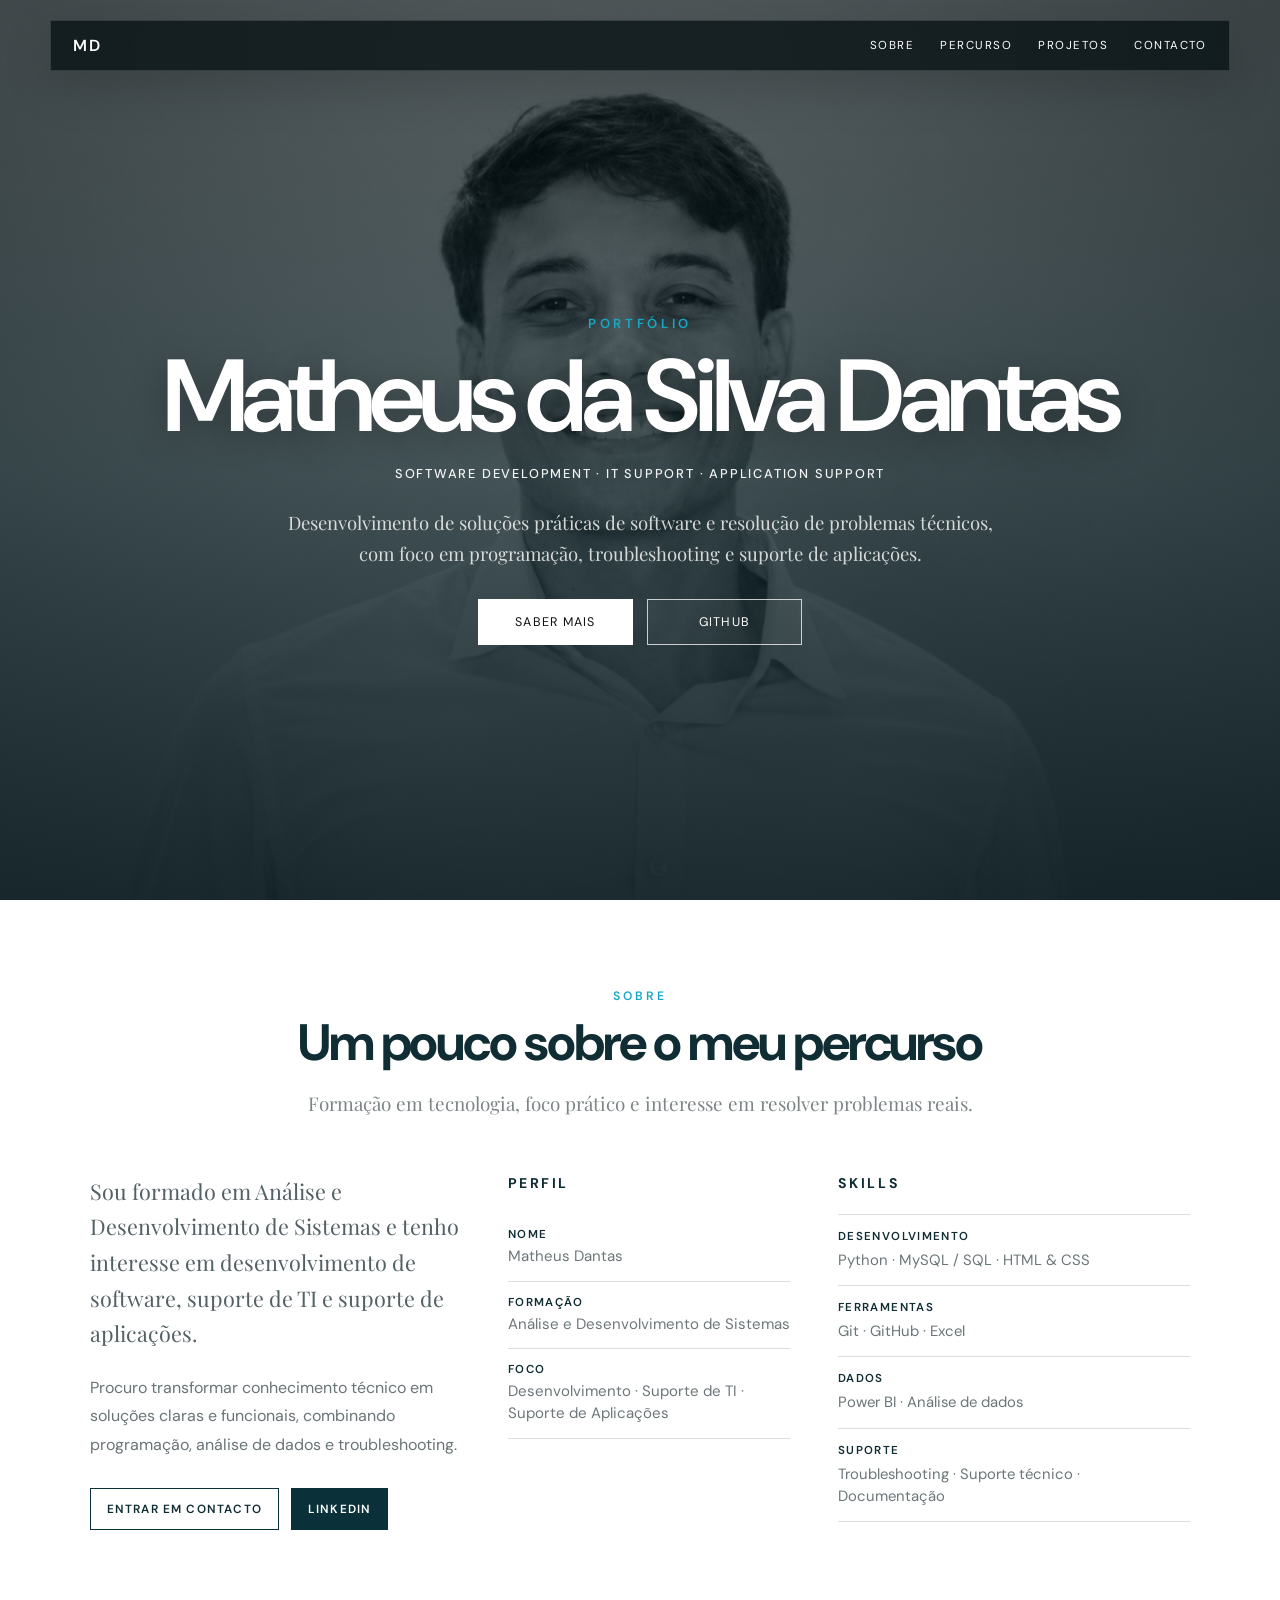
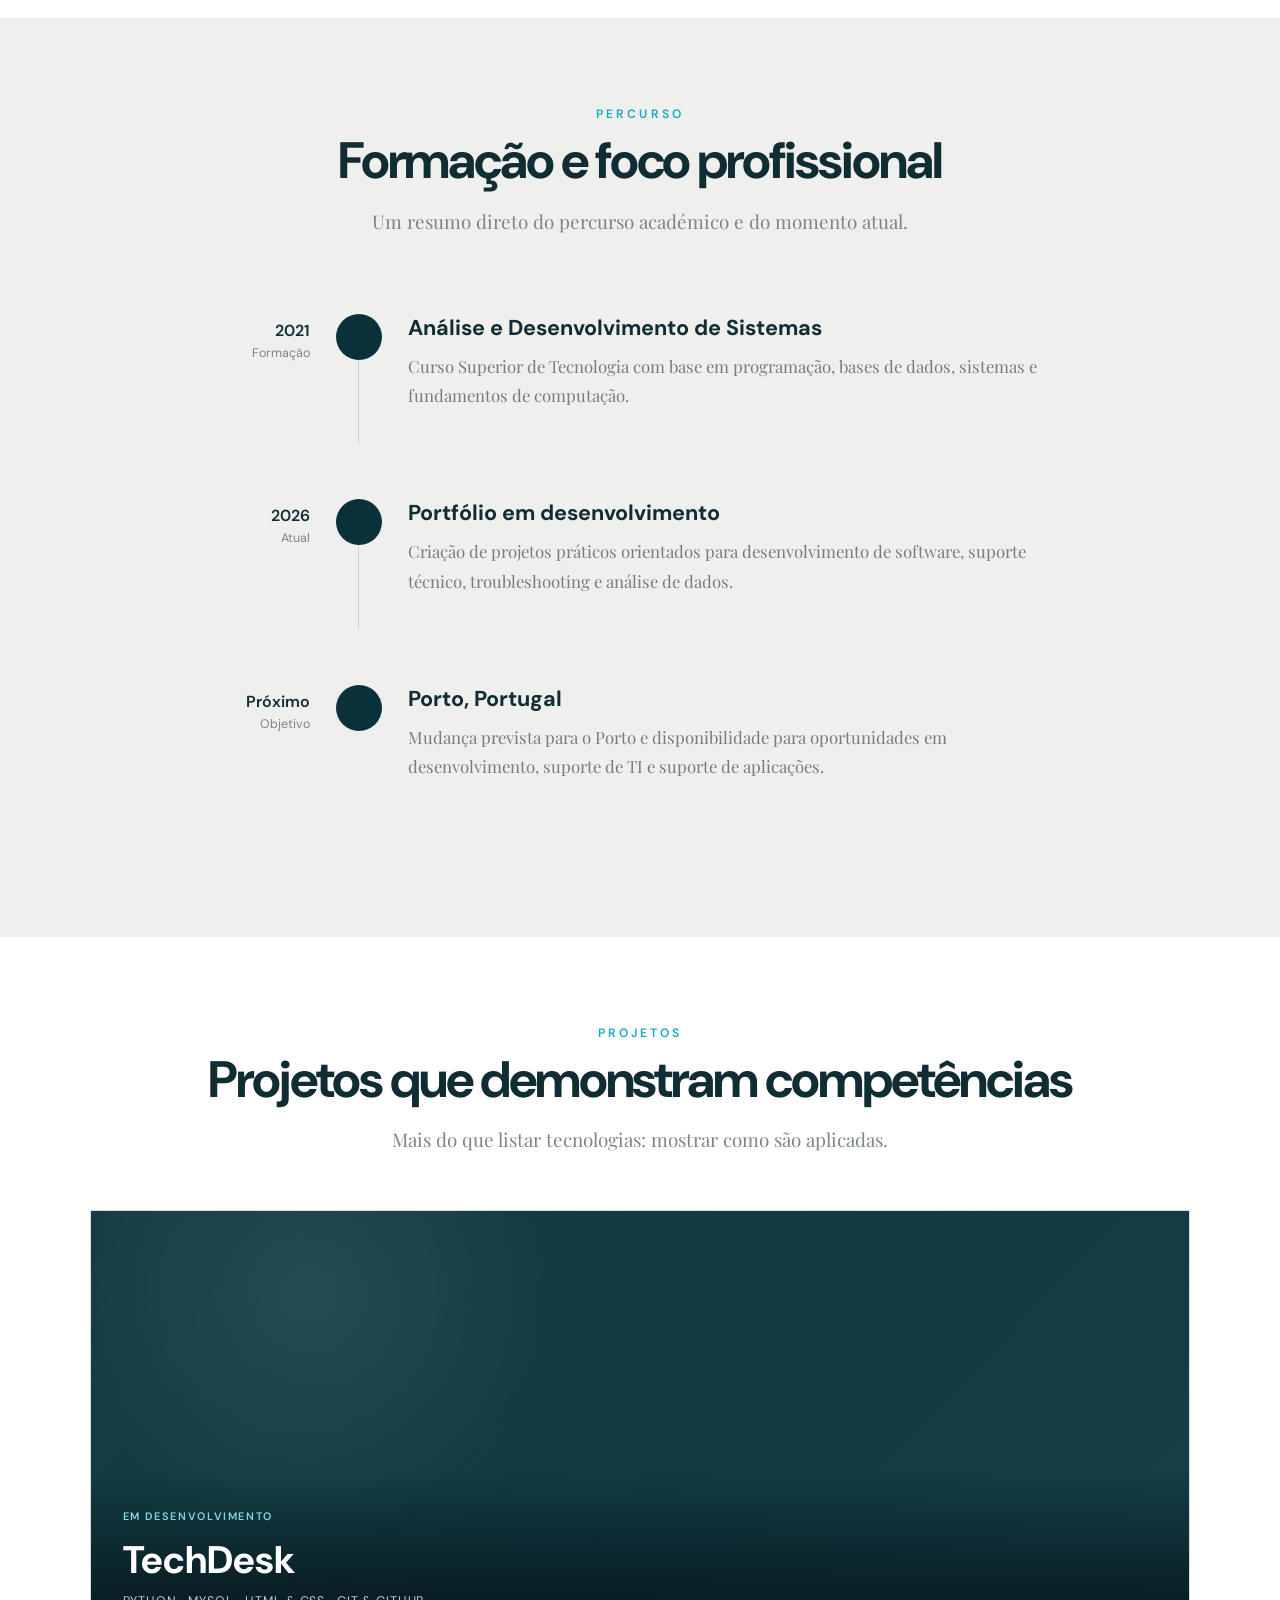
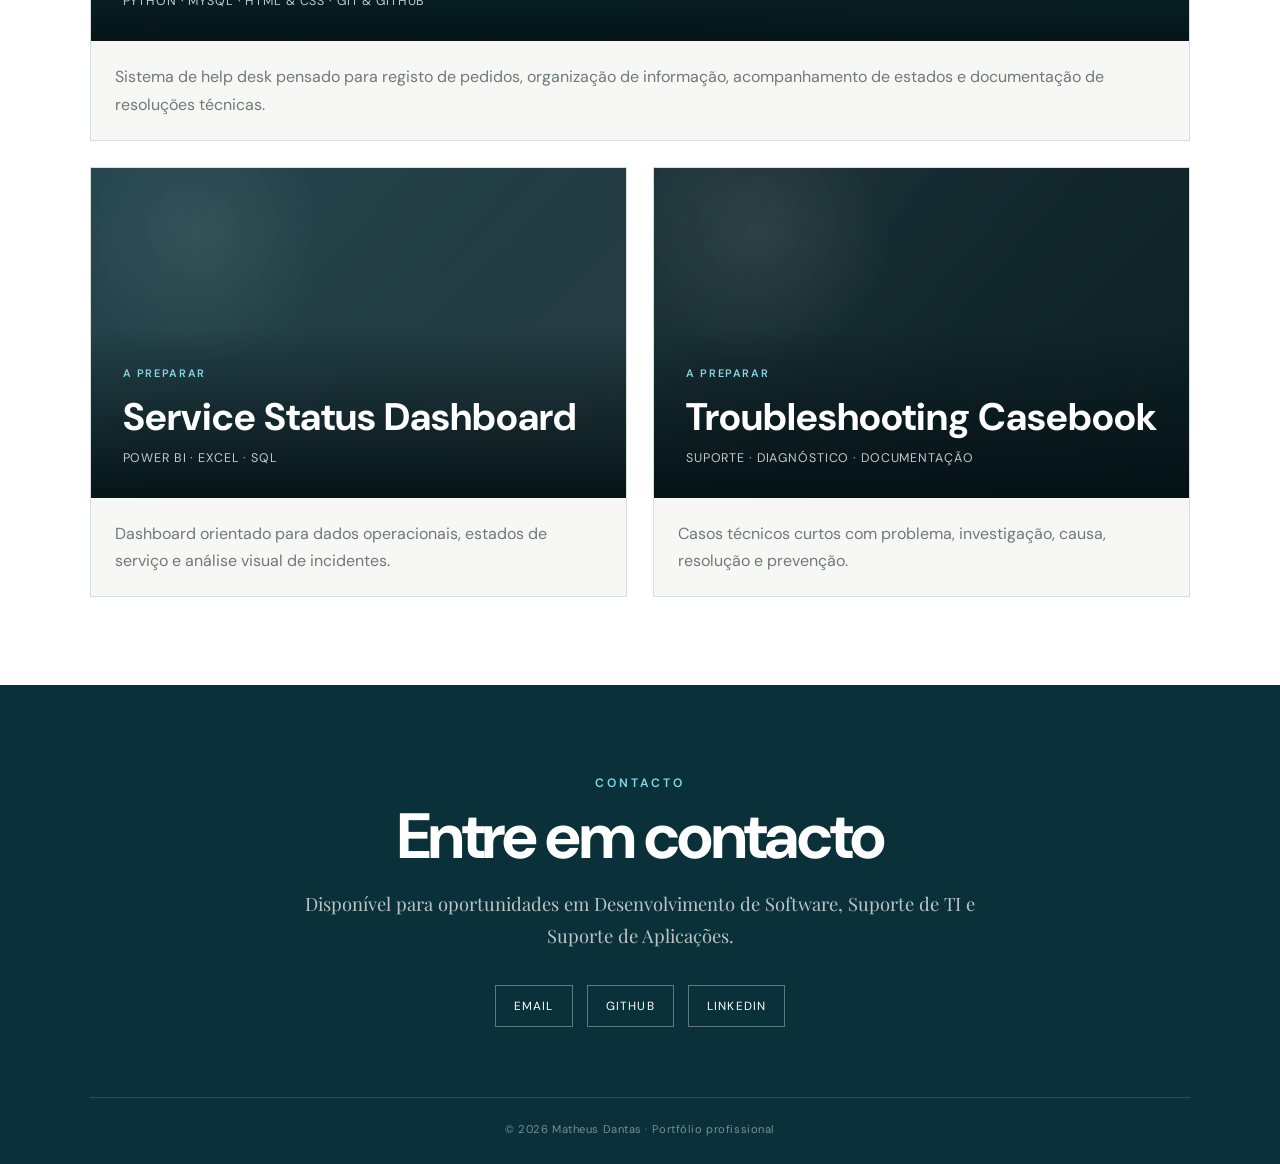
==== commit 1c209035: "Update contact heading" ====
--- a/index.html
+++ b/index.html
@@ -186,7 +186,7 @@
     <section class="contact-section" id="contacto">
       <div class="contact-inner">
         <p class="section-kicker light">CONTACTO</p>
-        <h2>Vamos falar?</h2>
+        <h2>Entre em contacto</h2>
         <p>Disponível para oportunidades em Desenvolvimento de Software, Suporte de TI e Suporte de Aplicações.</p>
         <div class="contact-links">
           <a href="mailto:matheus.dantas3110@gmail.com">Email</a>
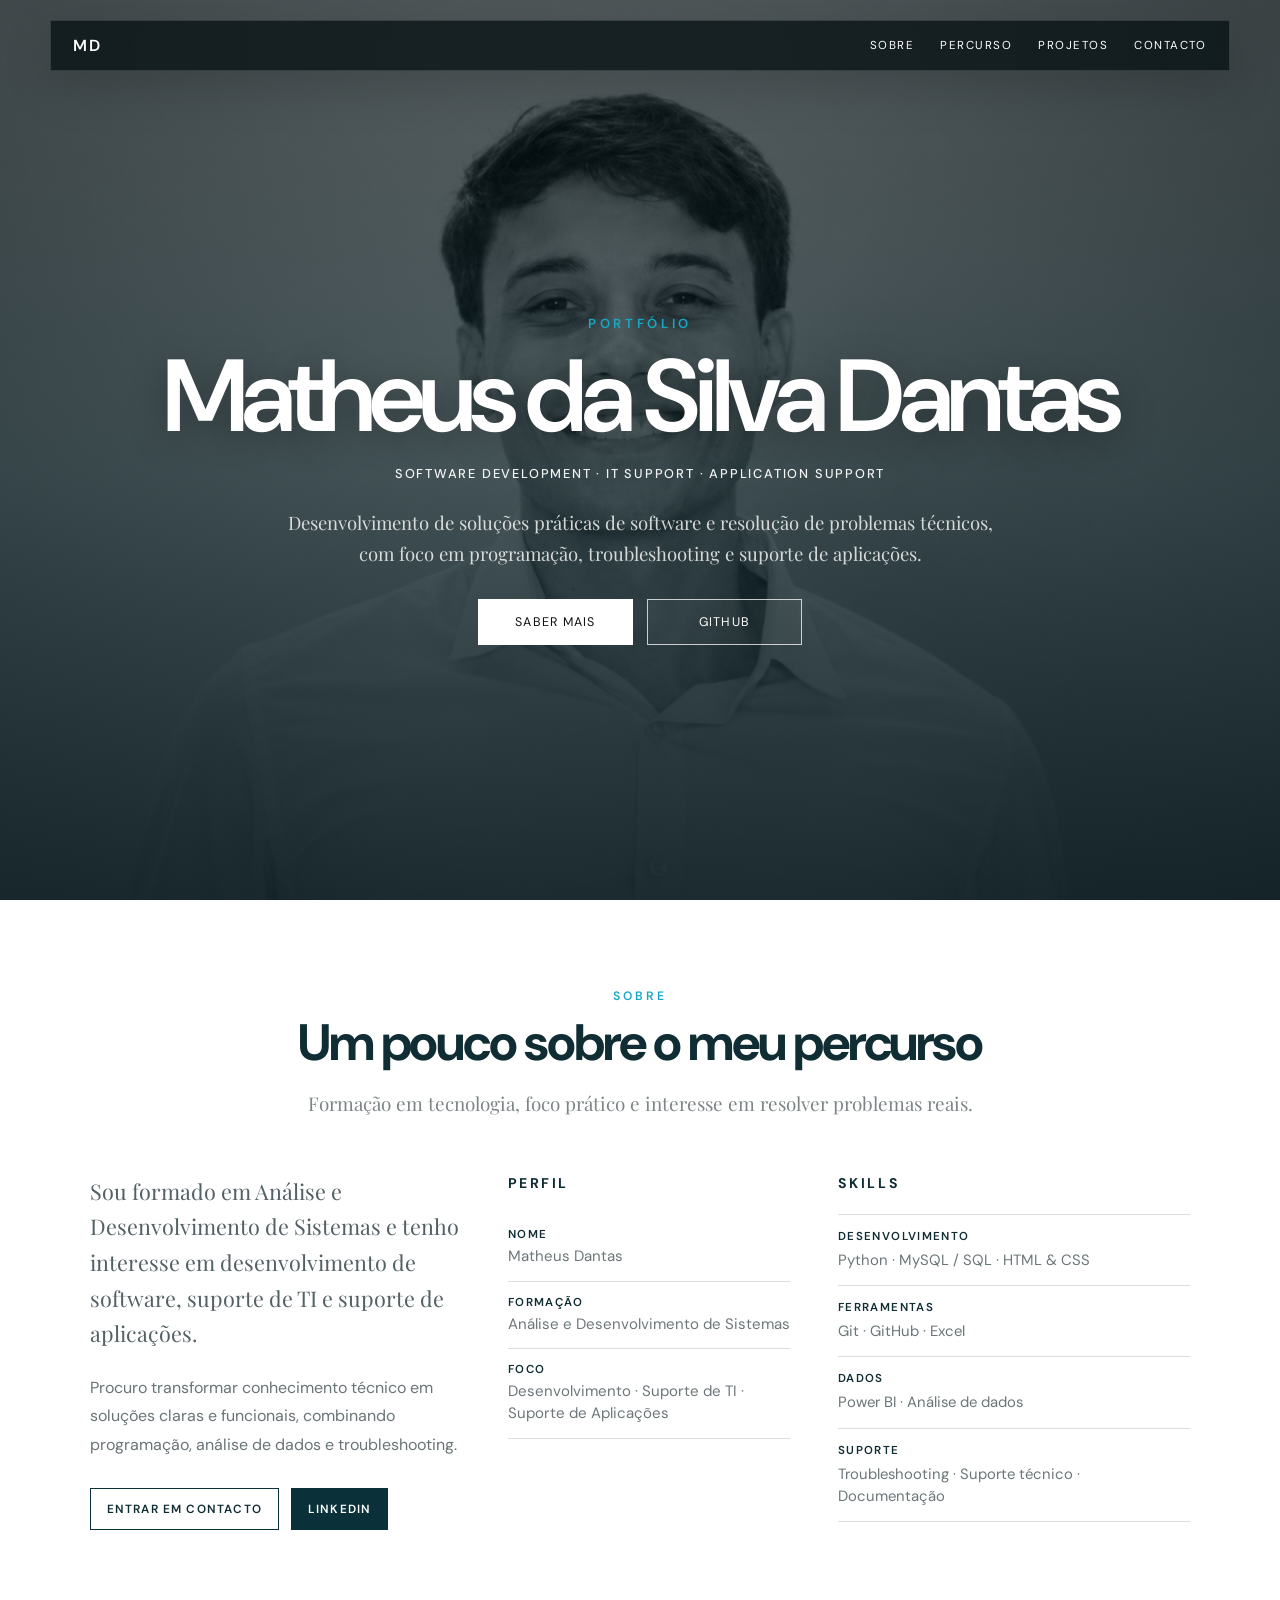
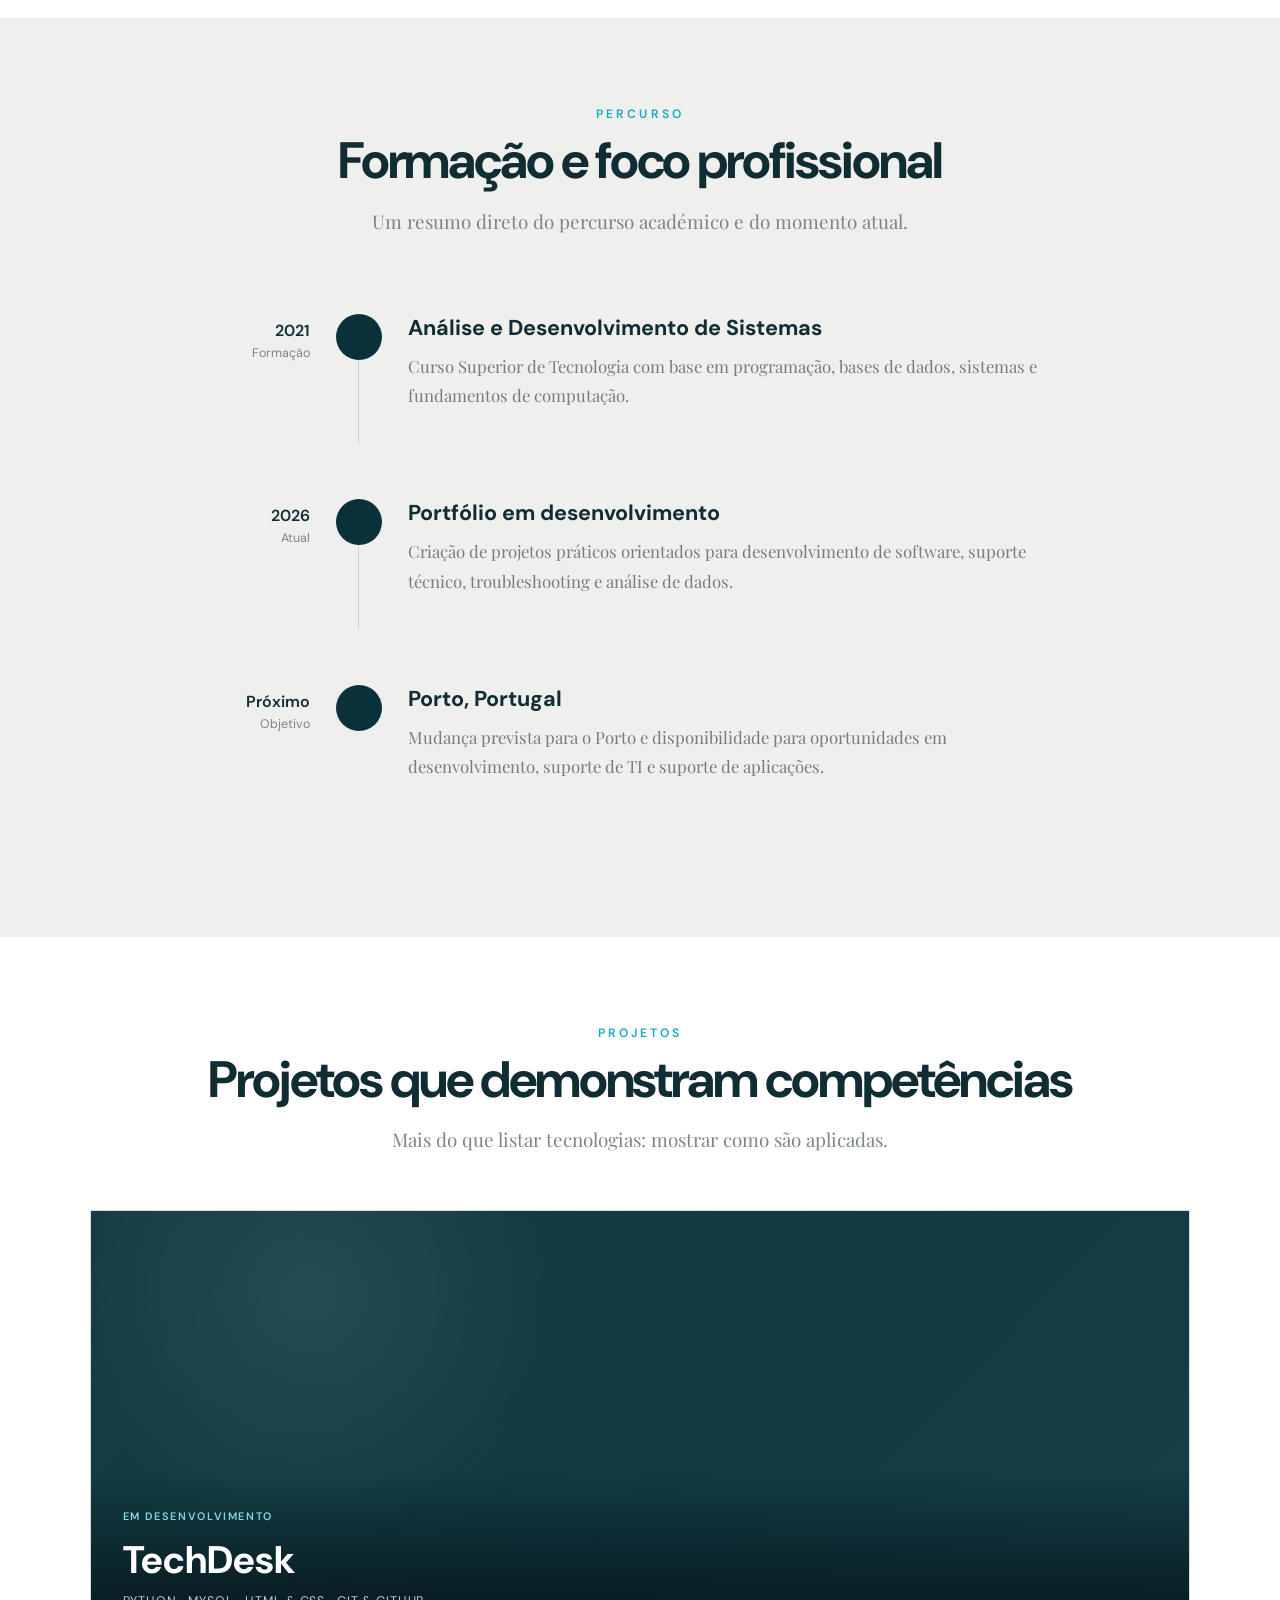
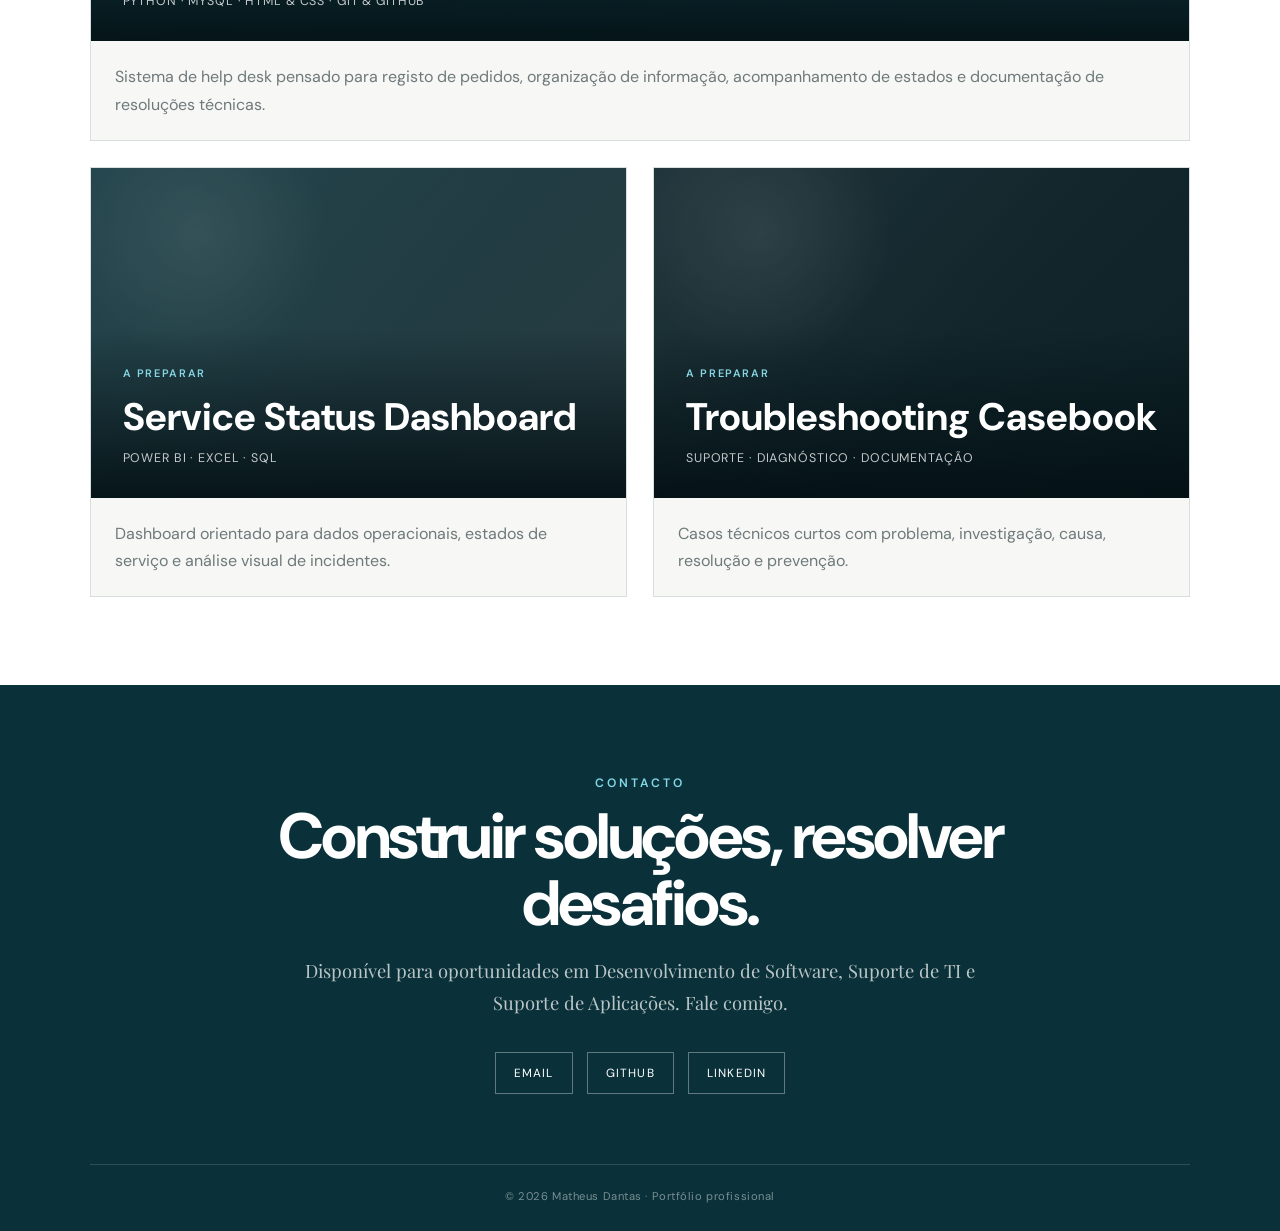
==== commit 2ef08056: "Refine contact call to action" ====
--- a/index.html
+++ b/index.html
@@ -186,8 +186,8 @@
     <section class="contact-section" id="contacto">
       <div class="contact-inner">
         <p class="section-kicker light">CONTACTO</p>
-        <h2>Entre em contacto</h2>
-        <p>Disponível para oportunidades em Desenvolvimento de Software, Suporte de TI e Suporte de Aplicações.</p>
+        <h2>Construir soluções, resolver desafios.</h2>
+        <p>Disponível para oportunidades em Desenvolvimento de Software, Suporte de TI e Suporte de Aplicações. Fale comigo.</p>
         <div class="contact-links">
           <a href="mailto:matheus.dantas3110@gmail.com">Email</a>
           <a href="https://github.com/matheusdsdantas" target="_blank" rel="noreferrer">GitHub</a>
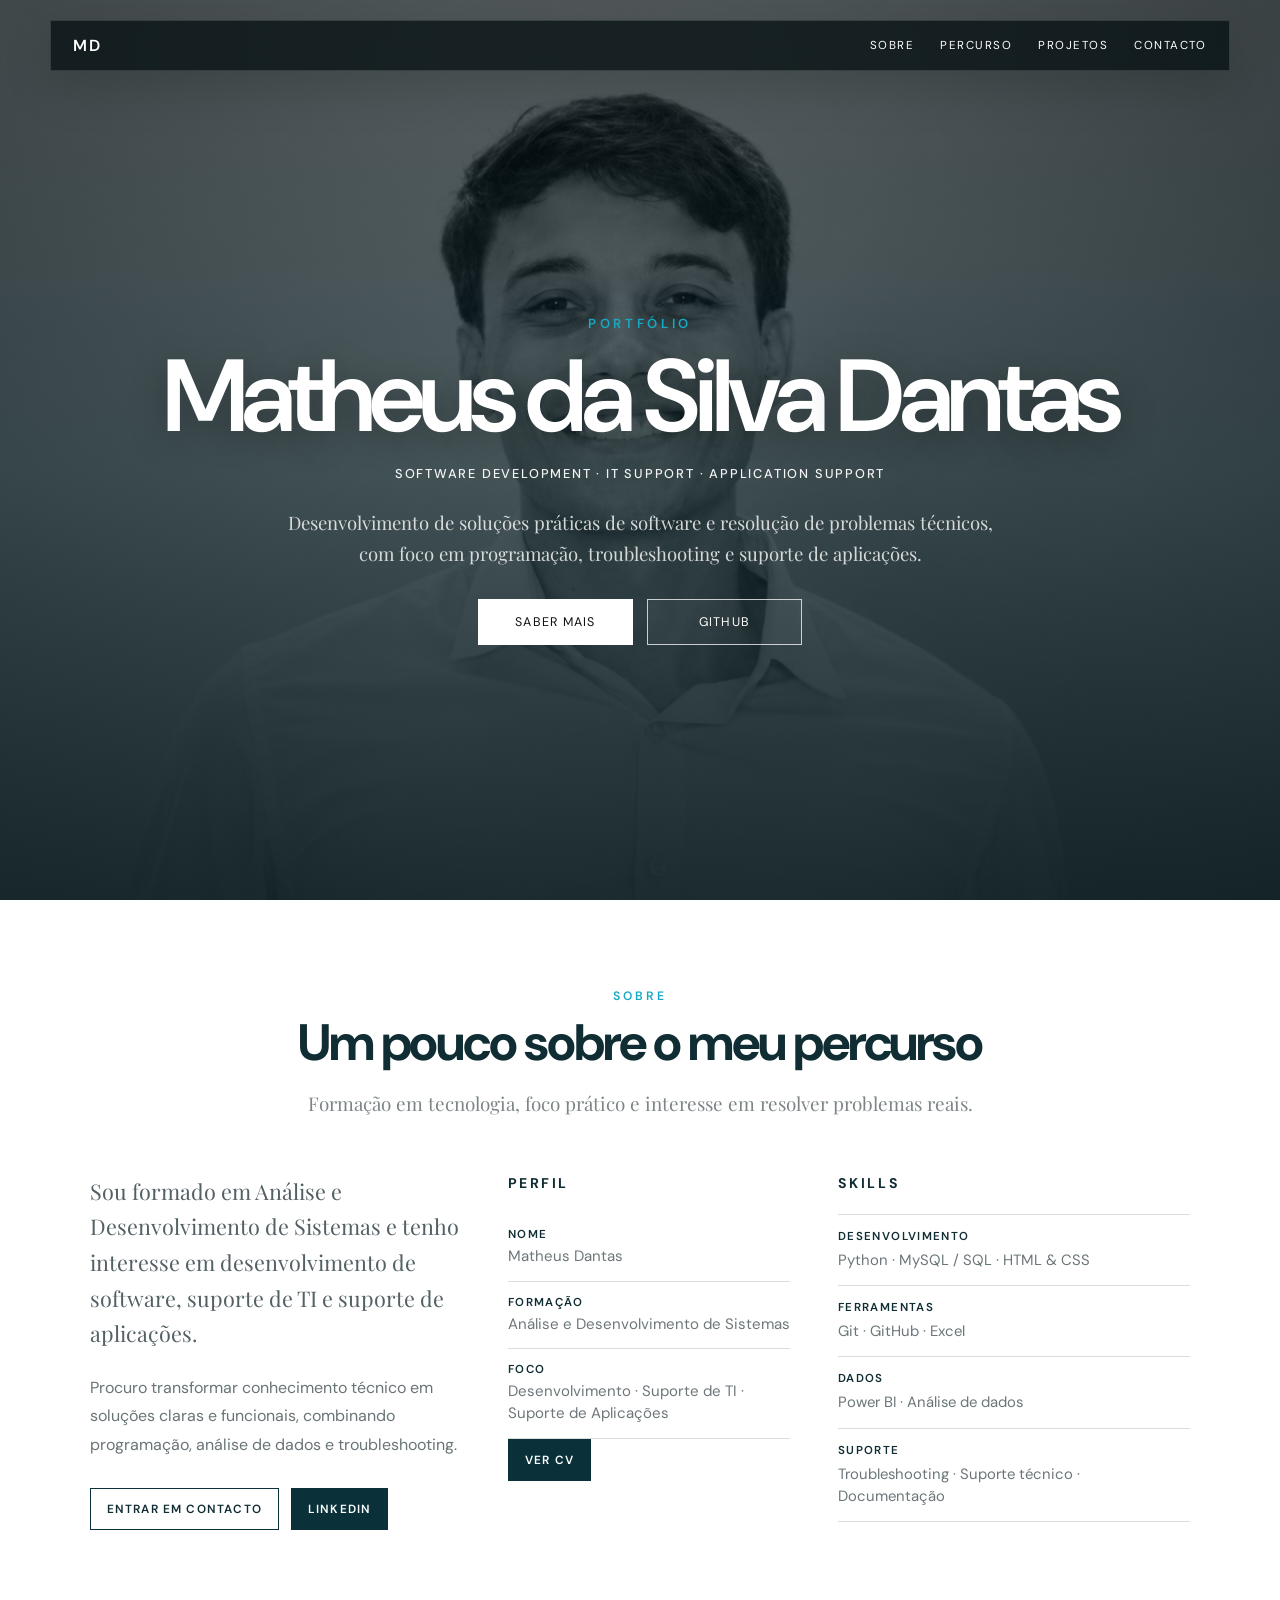
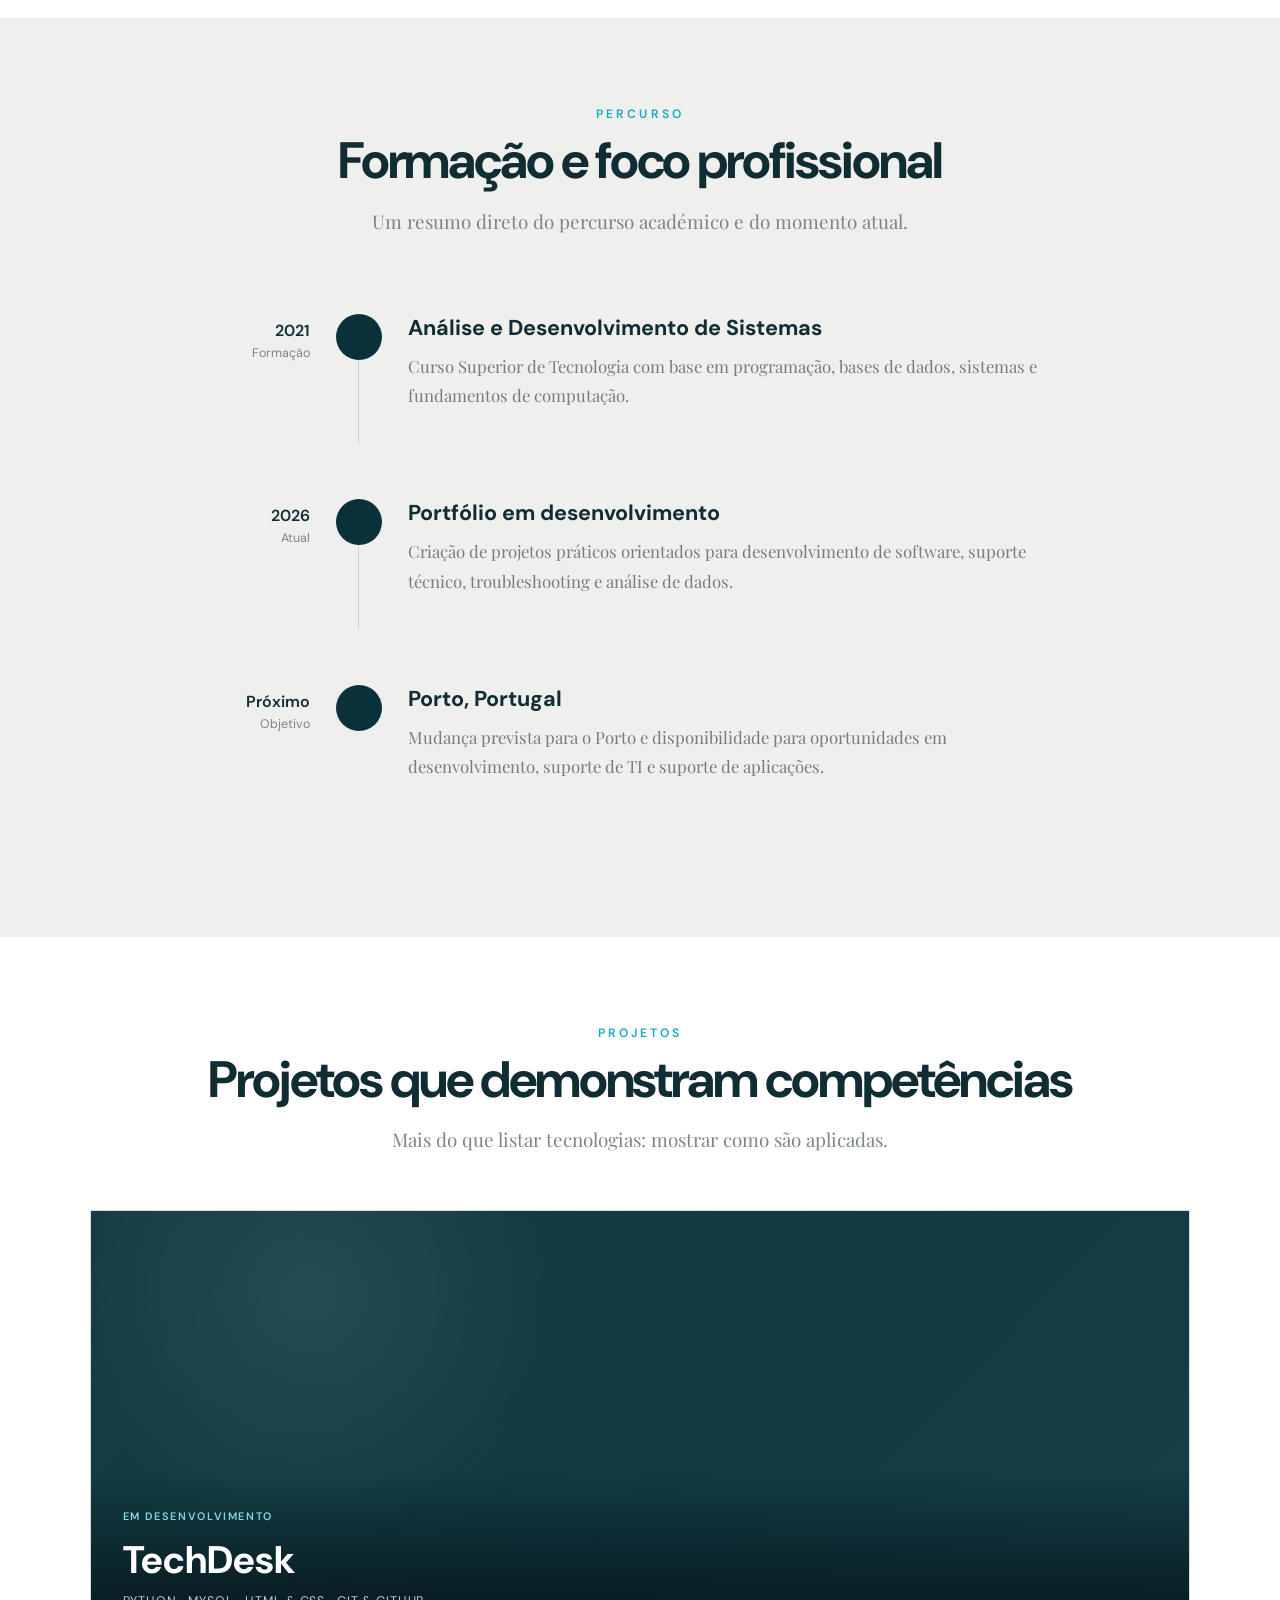
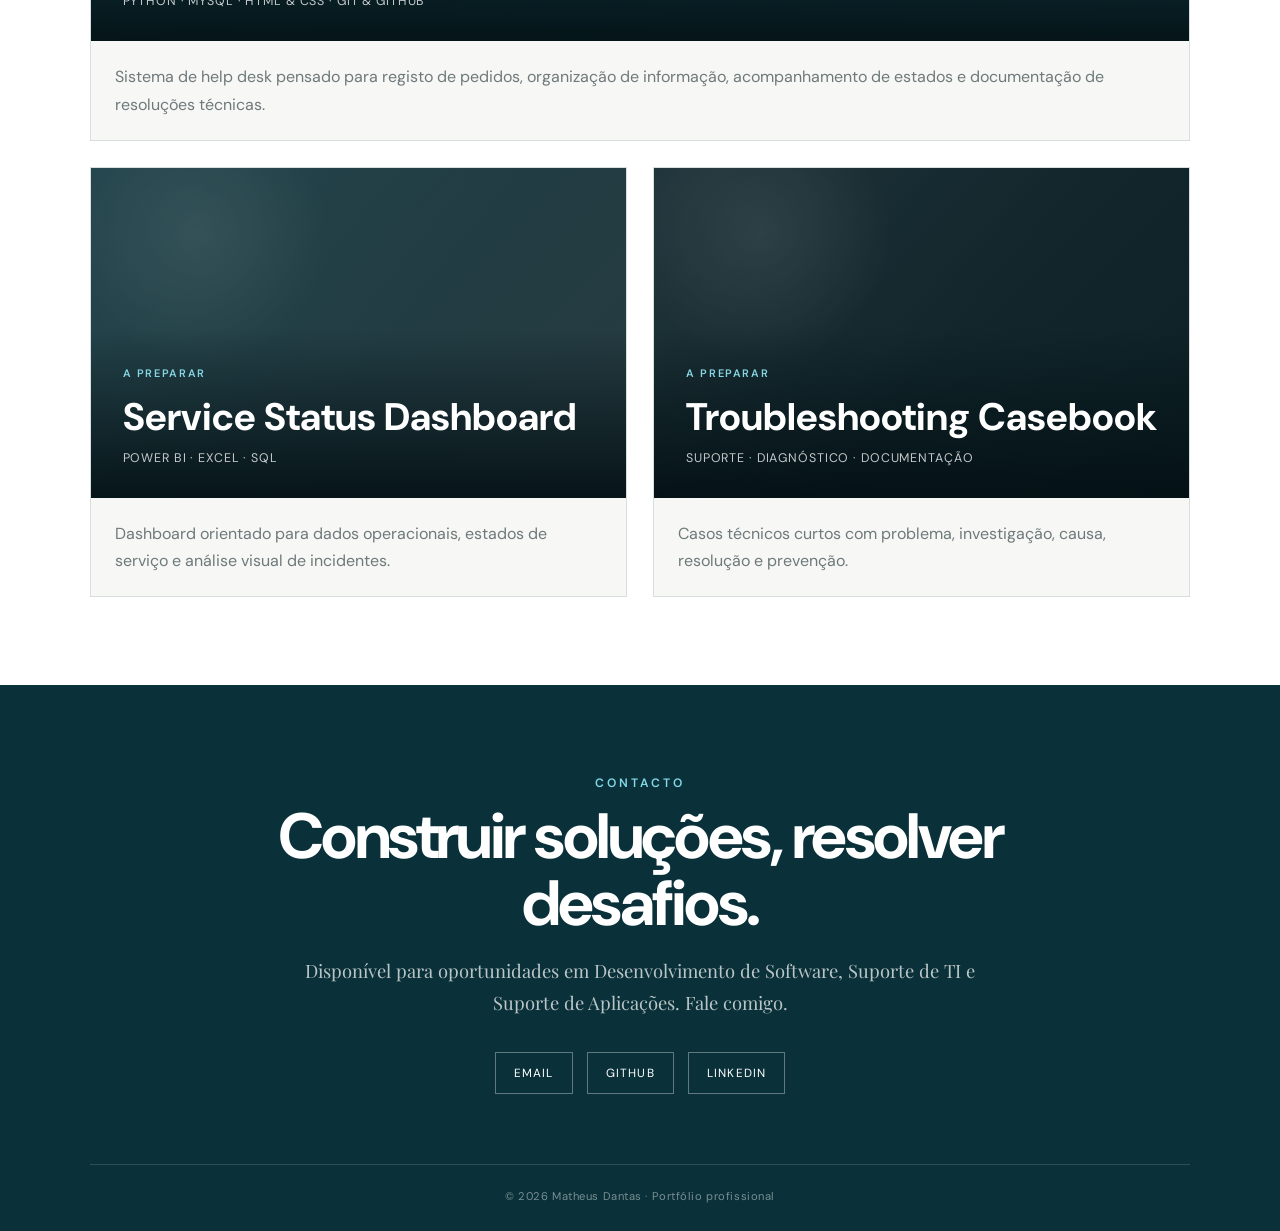
==== commit 74441897: "Add CV link to profile" ====
--- a/index.html
+++ b/index.html
@@ -74,6 +74,7 @@
             <div><dt>Formação</dt><dd>Análise e Desenvolvimento de Sistemas</dd></div>
             <div><dt>Foco</dt><dd>Desenvolvimento · Suporte de TI · Suporte de Aplicações</dd></div>
           </dl>
+          <a class="solid-link profile-cv-link" href="https://www.canva.com/d/4trn-D2AHfVoh66" target="_blank" rel="noreferrer">Ver CV</a>
         </div>
 
         <div class="skills-block">
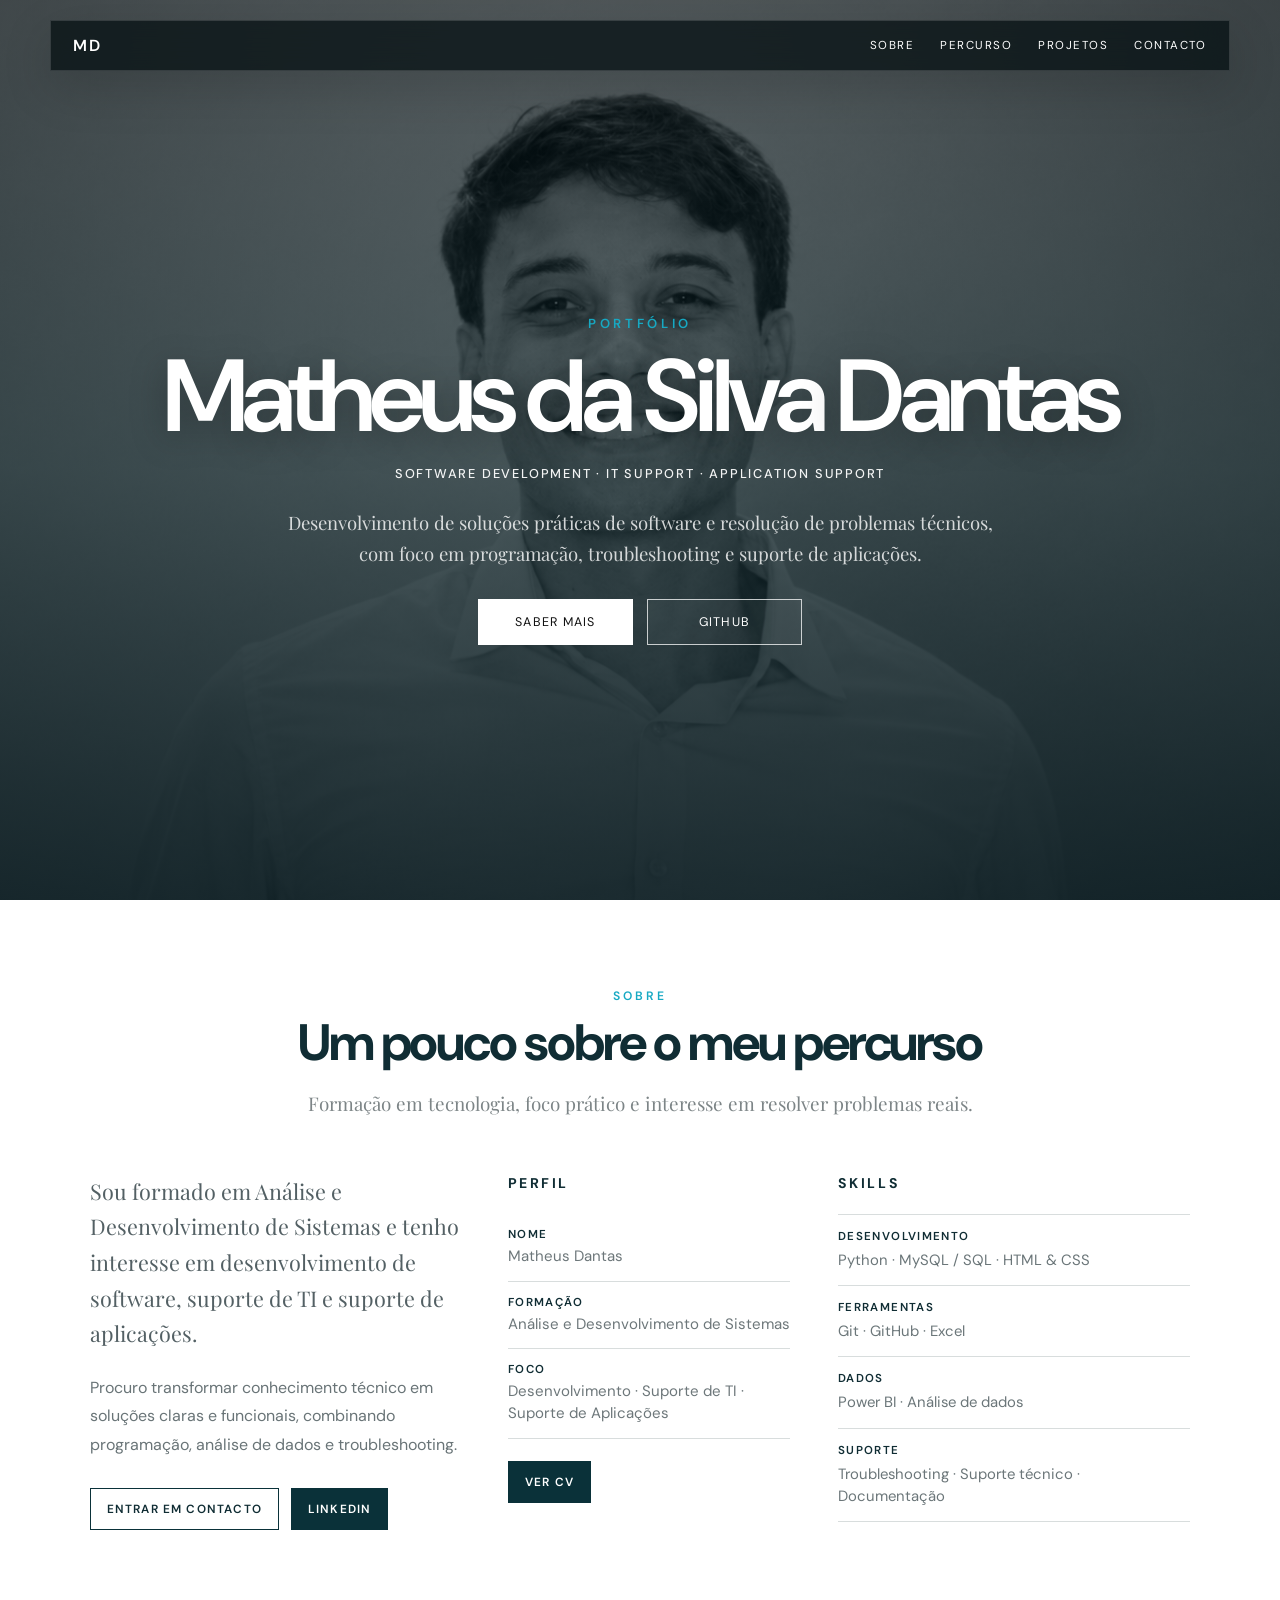
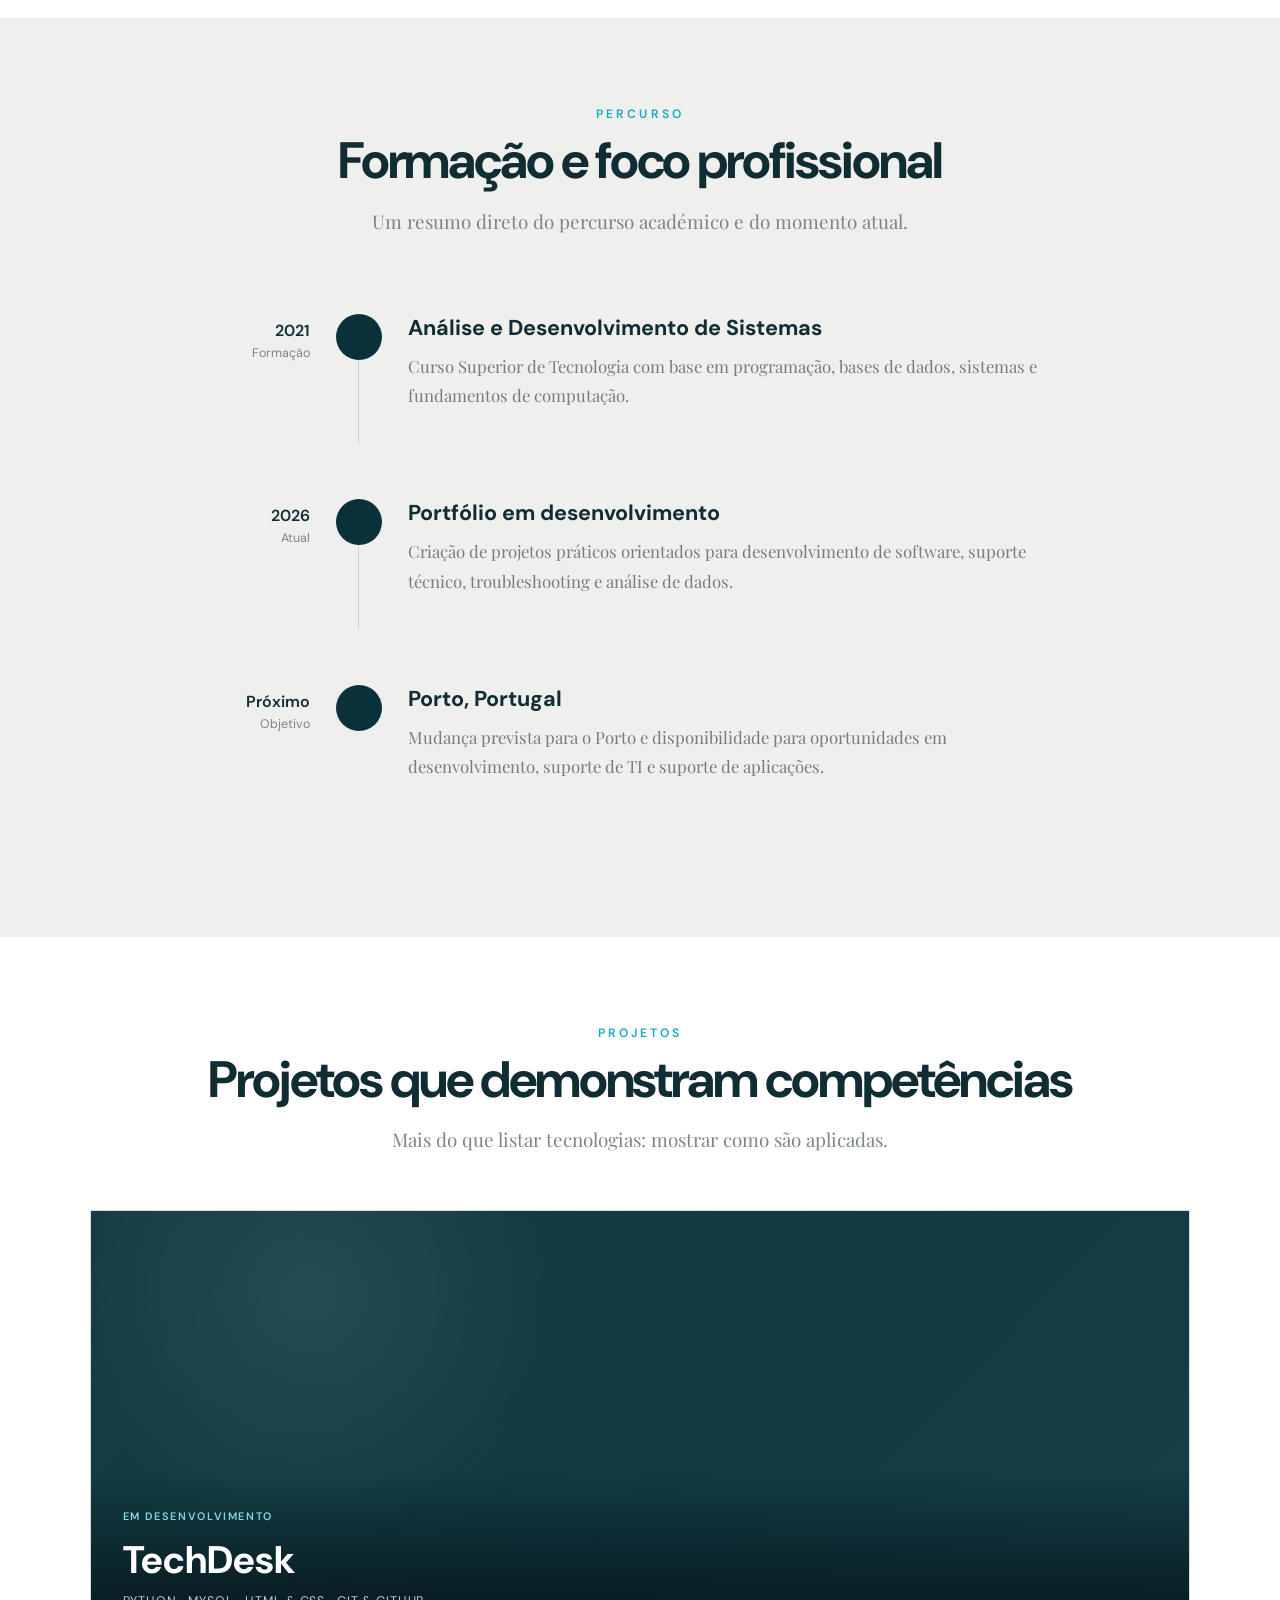
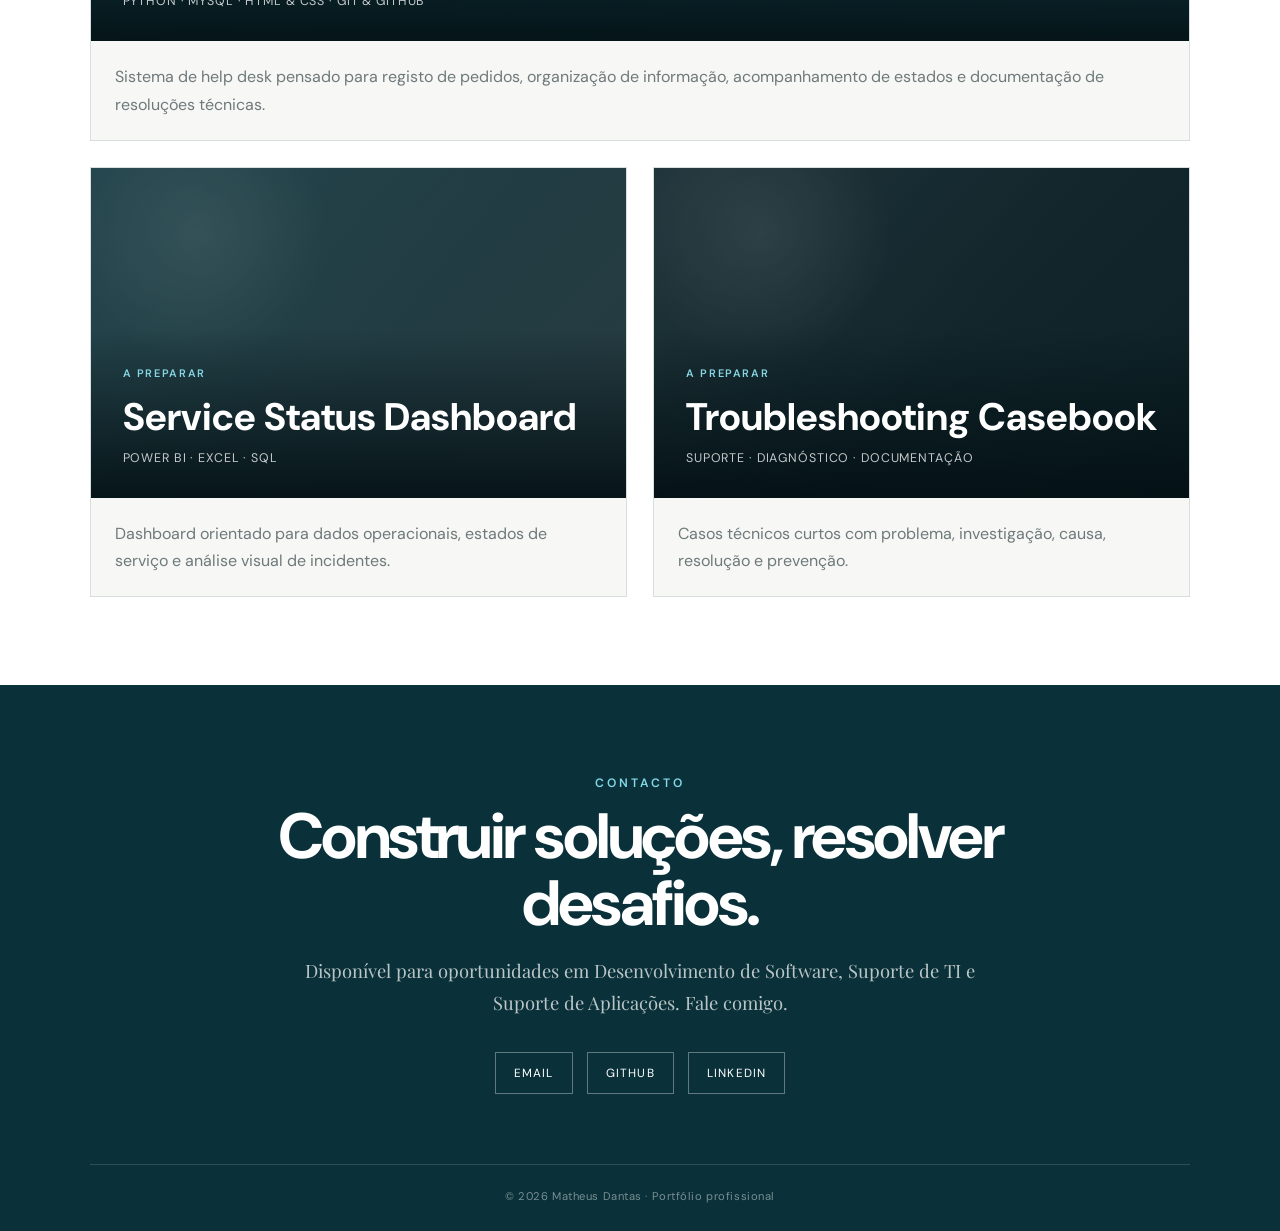
==== commit d9bfbbda: "Point CV button to uploaded PDF" ====
--- a/index.html
+++ b/index.html
@@ -74,7 +74,7 @@
             <div><dt>Formação</dt><dd>Análise e Desenvolvimento de Sistemas</dd></div>
             <div><dt>Foco</dt><dd>Desenvolvimento · Suporte de TI · Suporte de Aplicações</dd></div>
           </dl>
-          <a class="solid-link profile-cv-link" href="https://www.canva.com/d/4trn-D2AHfVoh66" target="_blank" rel="noreferrer">Ver CV</a>
+          <a class="solid-link profile-cv-link" href="assets/Currículo Matheus PTTTT.pdf" target="_blank" rel="noreferrer">Ver CV</a>
         </div>
 
         <div class="skills-block">
--- a/styles.css
+++ b/styles.css
@@ -62,6 +62,7 @@
 .about-actions{display:flex;gap:12px;margin-top:28px;flex-wrap:wrap}
 .outline-link,.solid-link{display:inline-flex;align-items:center;justify-content:center;padding:12px 16px;text-decoration:none;font-size:.74rem;font-weight:600;letter-spacing:.1em;text-transform:uppercase;border:1px solid var(--dark)}
 .solid-link{background:var(--dark);color:#fff}
+.profile-cv-link{margin-top:22px}
 
 .resume-section{background:#efefed}
 .resume-timeline{max-width:980px;margin:0 auto}
